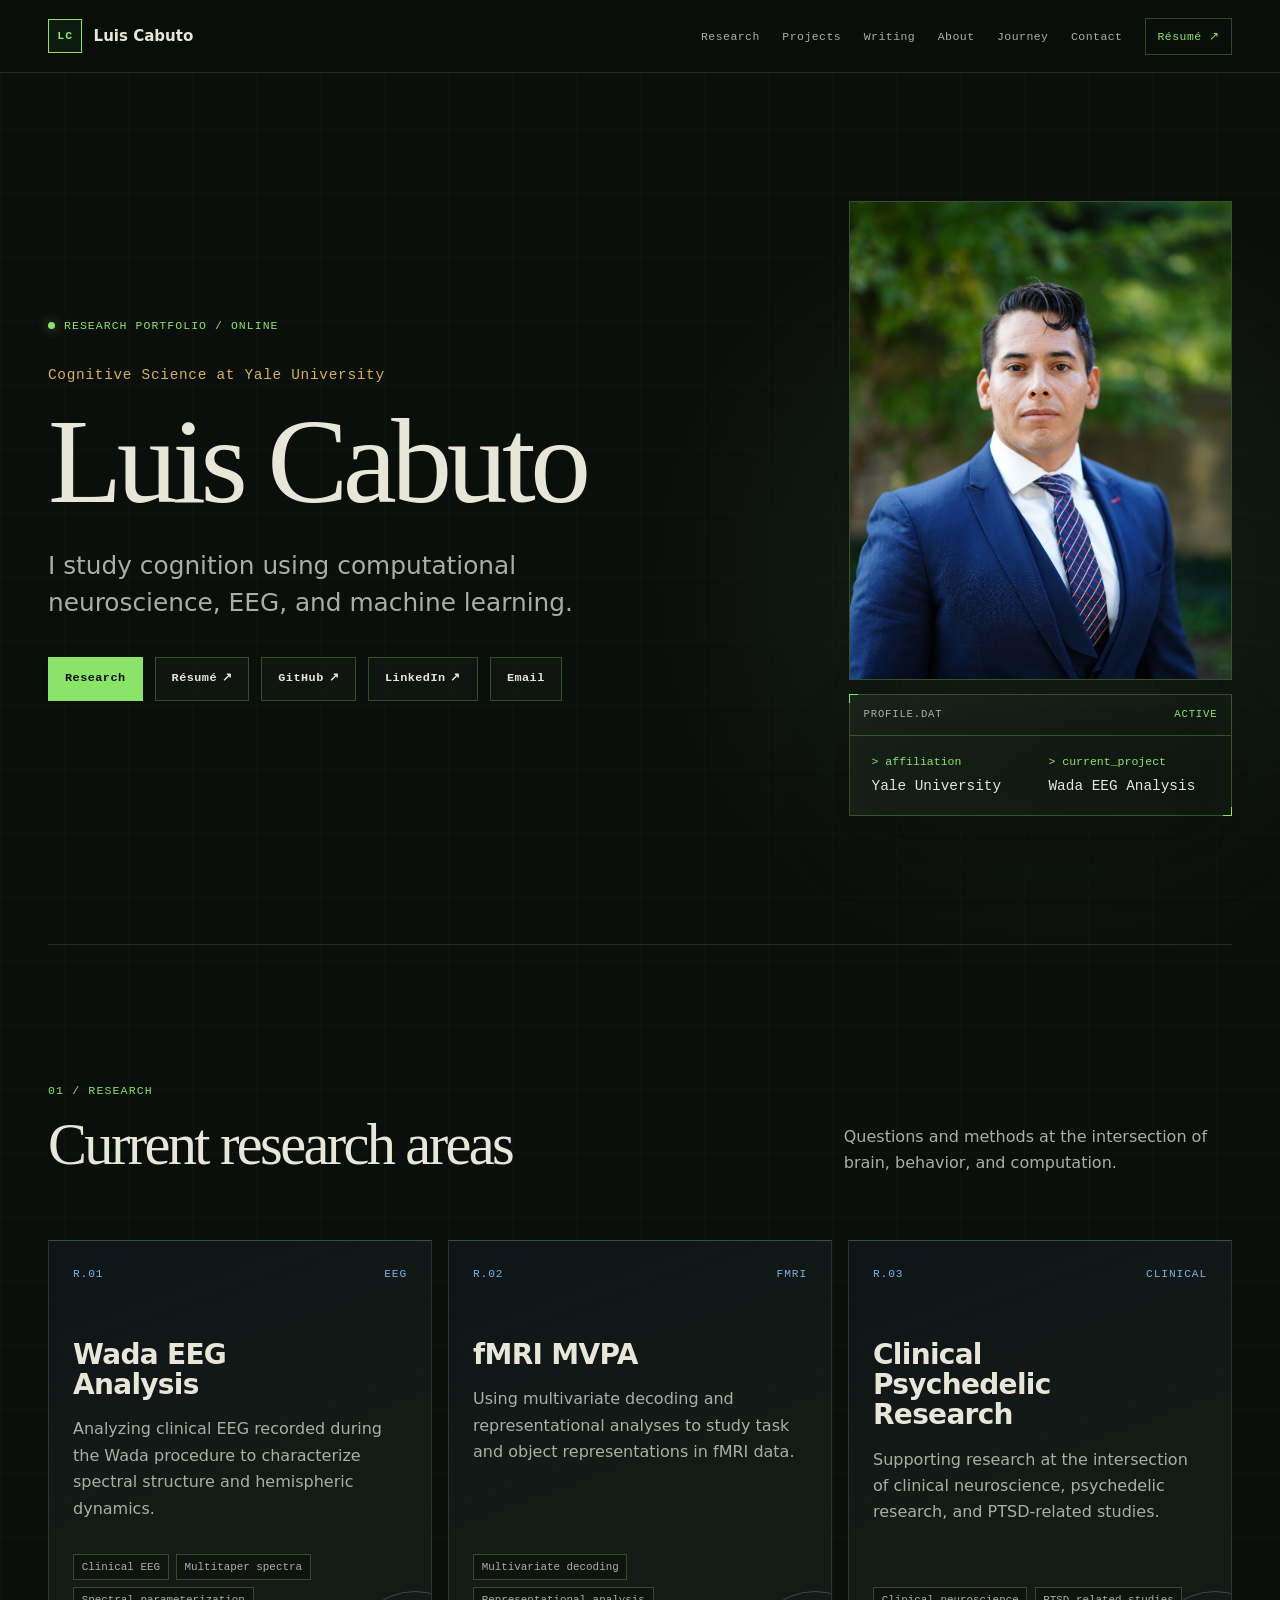
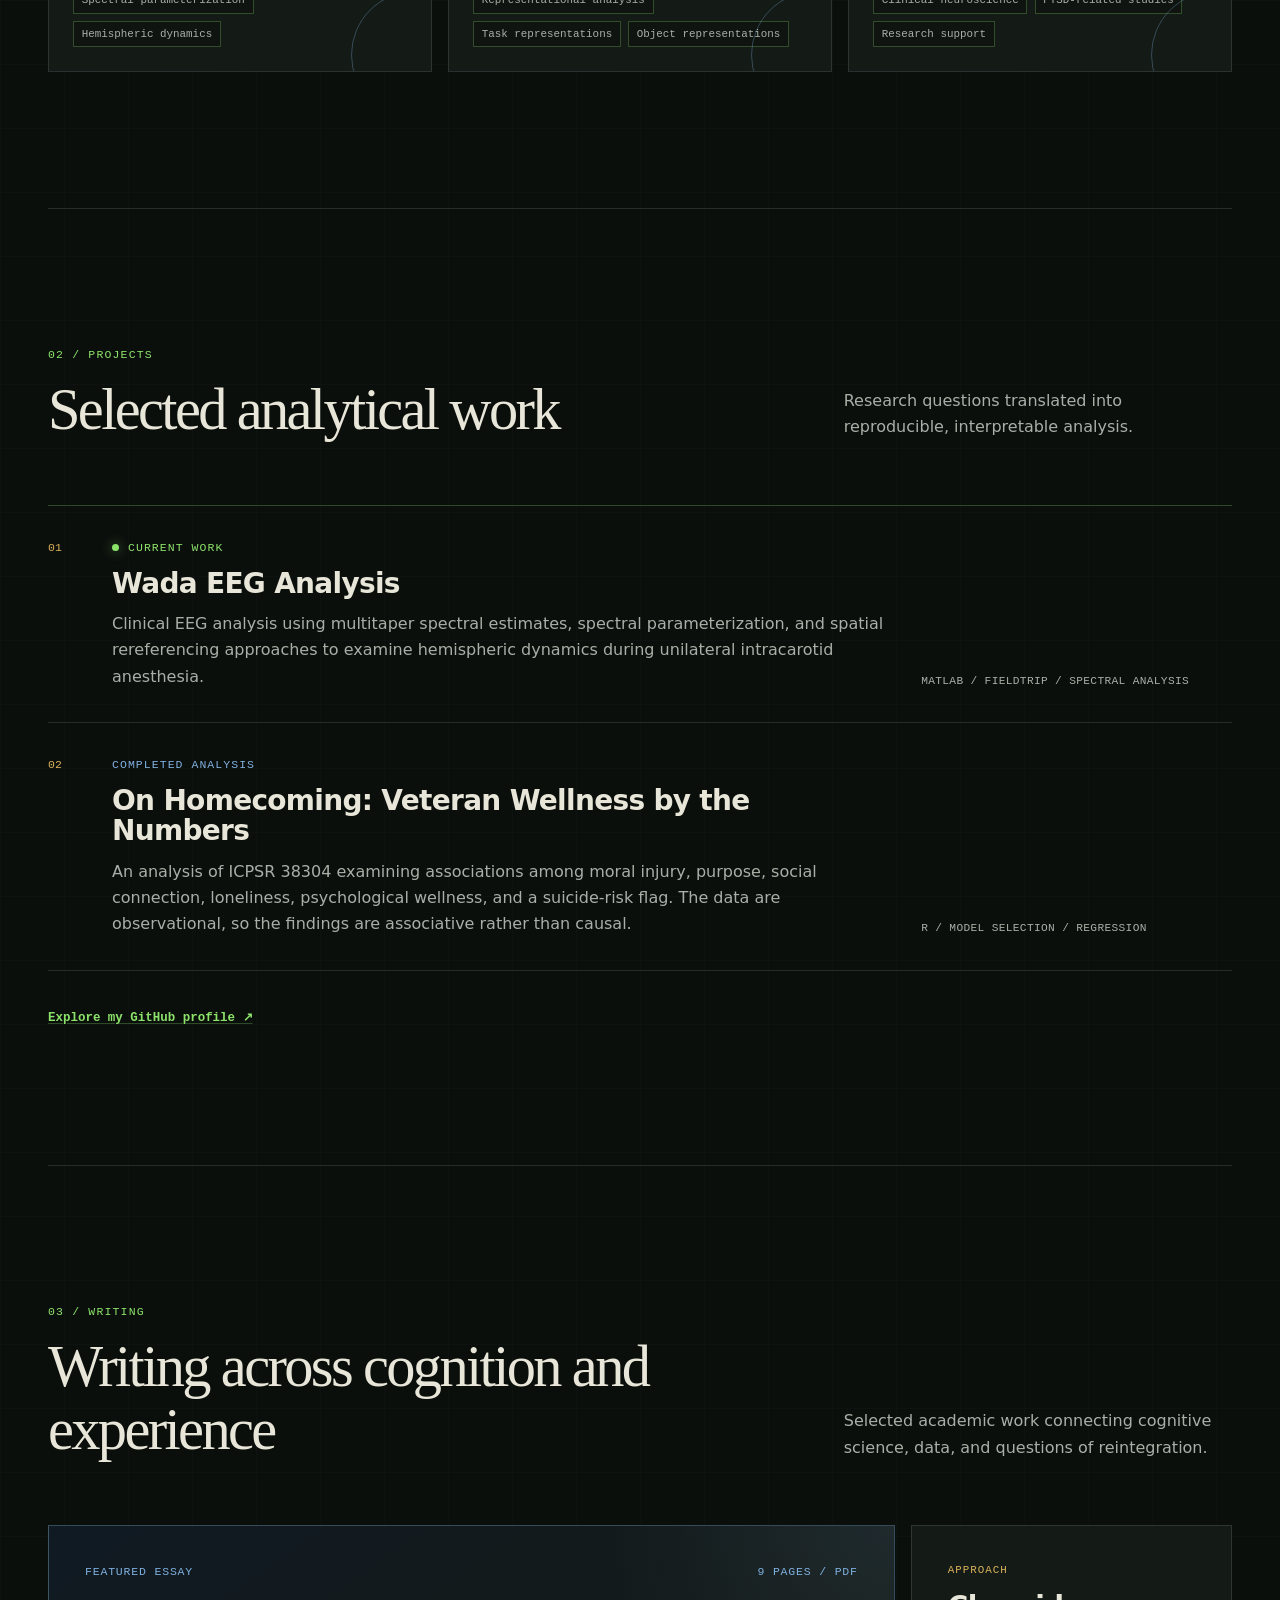
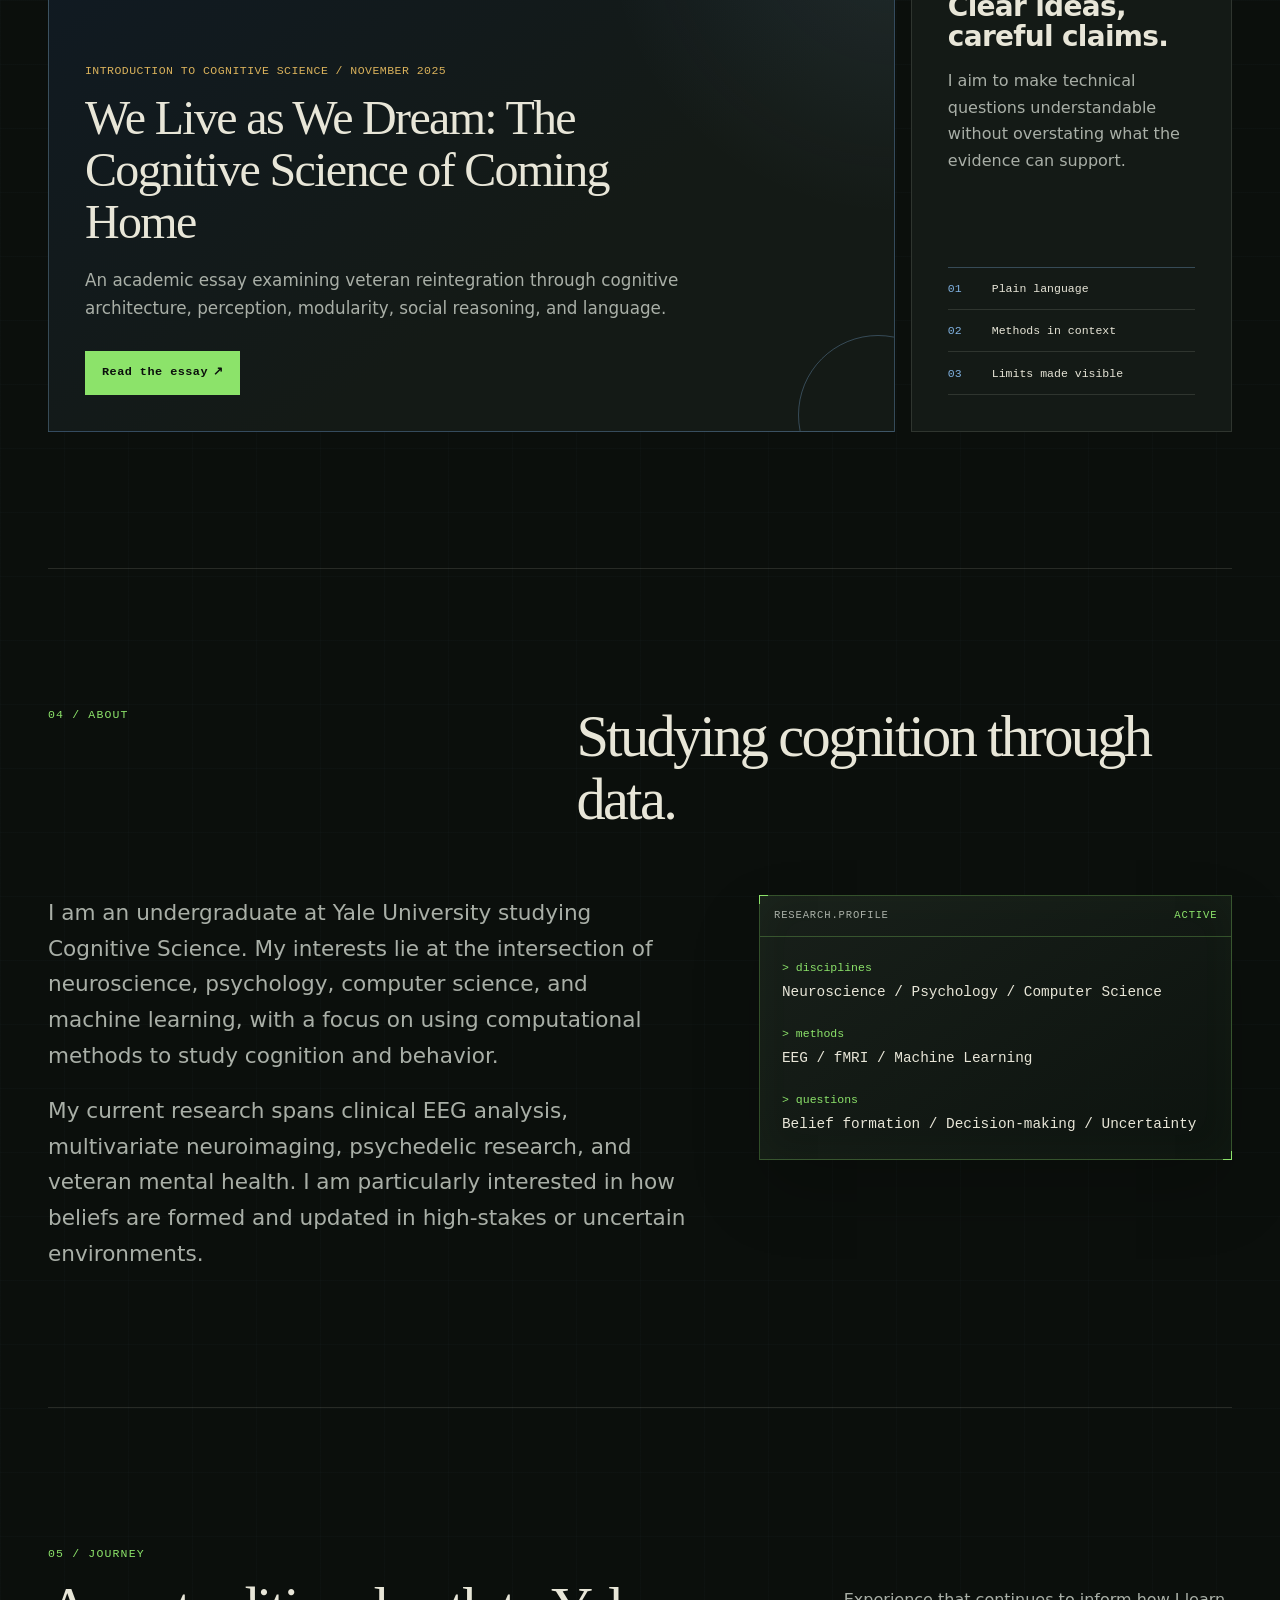
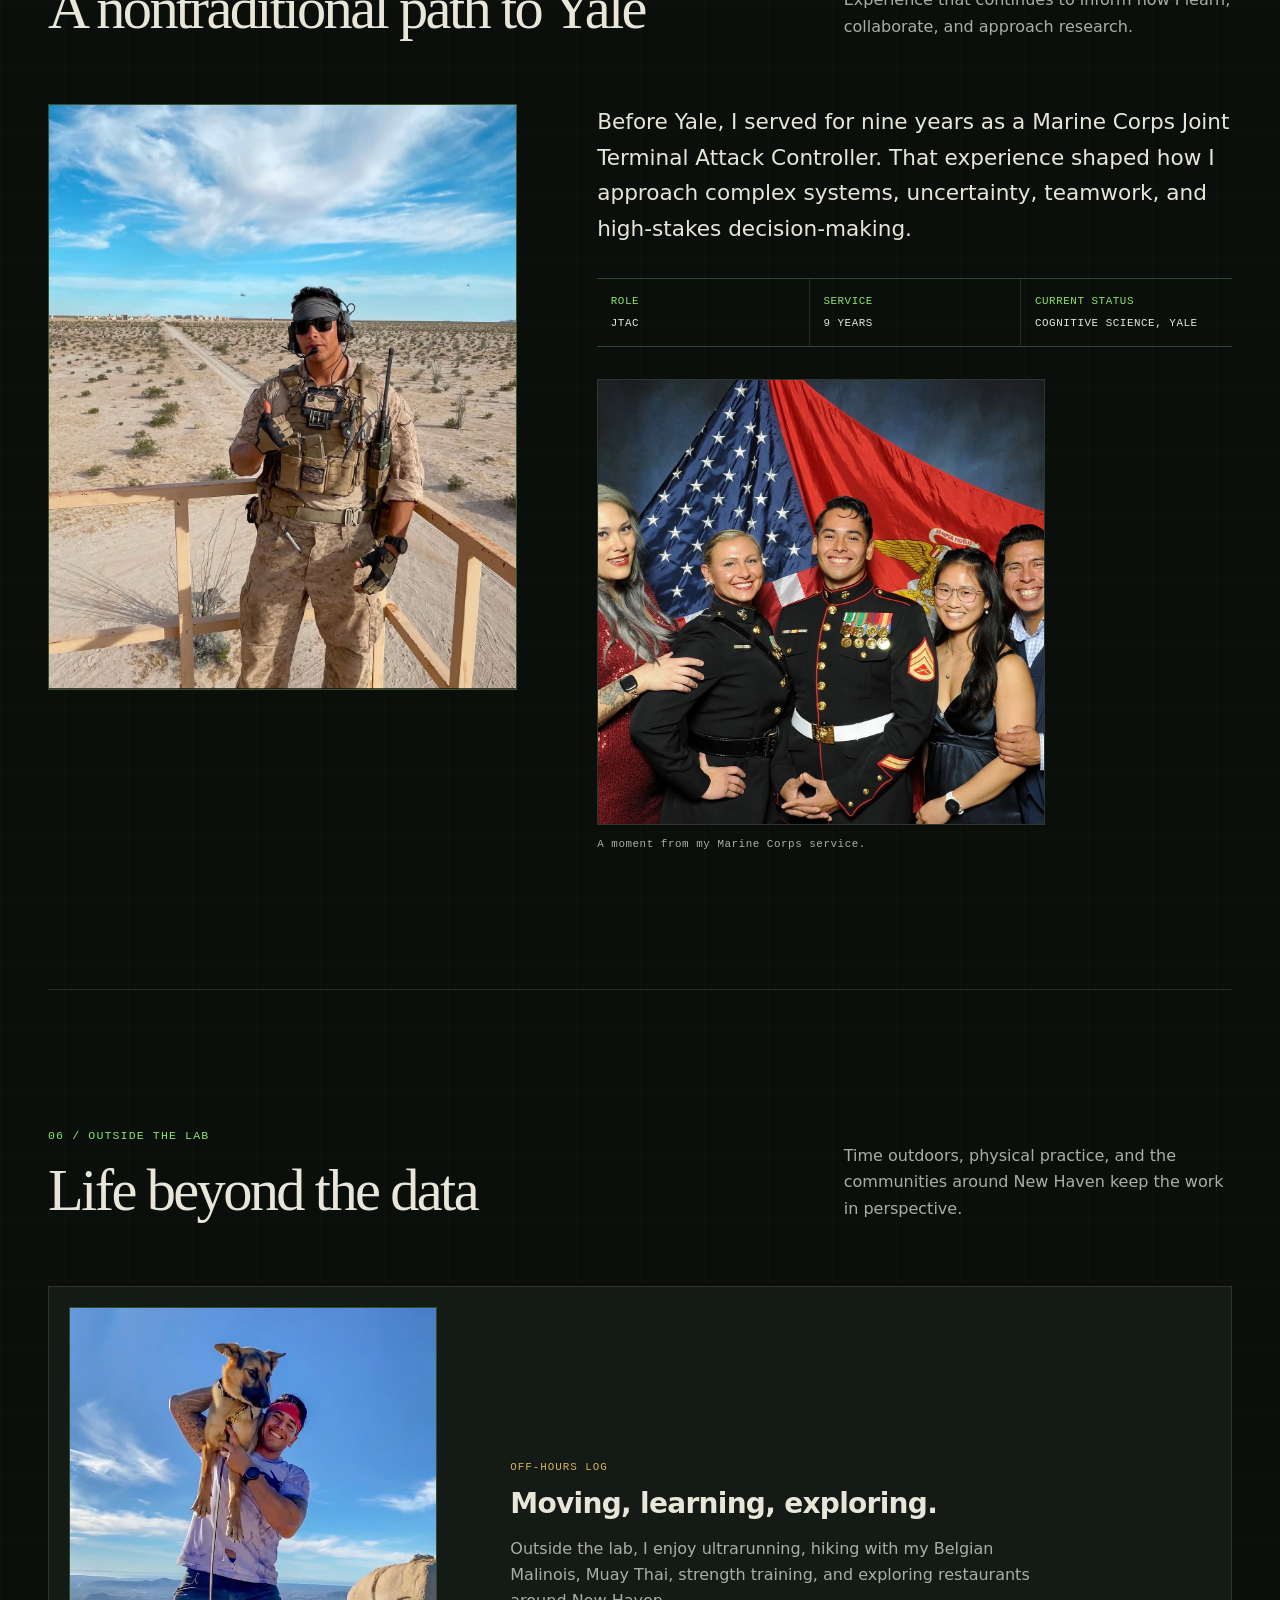
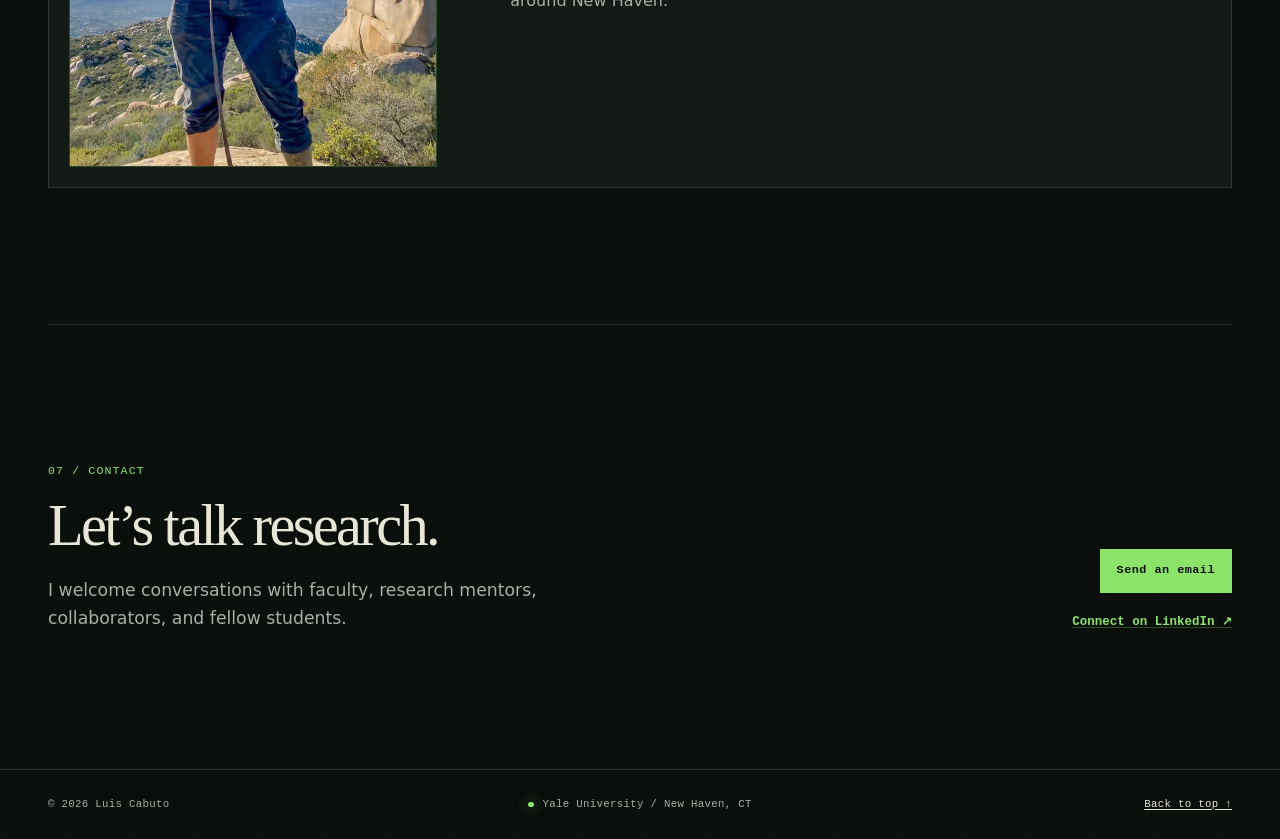
==== index.html @ cedf7d99 "Redesign academic portfolio" ====
<!doctype html>
<html lang="en">
<head>
  <meta charset="utf-8">
  <meta name="viewport" content="width=device-width, initial-scale=1">
  <title>Luis Cabuto | Cognitive Science at Yale</title>
  <meta name="description" content="Luis Cabuto is a Yale cognitive science student working across computational neuroscience, EEG, machine learning, and clinical research.">
  <meta name="author" content="Luis Cabuto">
  <meta name="robots" content="index, follow">
  <meta name="theme-color" content="#0b0f0c">

  <link rel="canonical" href="https://ldcabutogomez.github.io/">
  <link rel="icon" href="assets/favicon.svg" type="image/svg+xml">

  <meta property="og:title" content="Luis Cabuto | Cognitive Science at Yale">
  <meta property="og:description" content="Academic portfolio focused on computational neuroscience, EEG, machine learning, and cognitive science.">
  <meta property="og:type" content="website">
  <meta property="og:locale" content="en_US">
  <meta property="og:url" content="https://ldcabutogomez.github.io/">
  <meta property="og:site_name" content="Luis Cabuto">
  <meta property="og:image" content="https://ldcabutogomez.github.io/assets/images/1757725599518.jpg">
  <meta property="og:image:width" content="800">
  <meta property="og:image:height" content="800">
  <meta property="og:image:alt" content="Portrait of Luis Cabuto wearing a navy suit and tie outdoors.">
  <meta name="twitter:card" content="summary">
  <meta name="twitter:title" content="Luis Cabuto | Cognitive Science at Yale">
  <meta name="twitter:description" content="Academic portfolio focused on computational neuroscience, EEG, machine learning, and cognitive science.">

  <link rel="stylesheet" href="style.css">
  <script src="script.js" defer></script>
</head>

<body>
  <a class="skip-link" href="#main-content">Skip to main content</a>

  <header class="site-header">
    <nav class="nav shell" aria-label="Primary navigation">
      <a class="wordmark" href="#top" aria-label="Luis Cabuto, home">
        <span class="wordmark-mark" aria-hidden="true">LC</span>
        <span class="wordmark-text">Luis Cabuto</span>
      </a>

      <button class="nav-toggle" type="button" aria-expanded="false" aria-controls="nav-menu">
        <span class="nav-toggle-label">Menu</span>
        <span class="nav-toggle-icon" aria-hidden="true"></span>
      </button>

      <div class="nav-menu" id="nav-menu">
        <a href="#research">Research</a>
        <a href="#projects">Projects</a>
        <a href="#writing">Writing</a>
        <a href="#about">About</a>
        <a href="#journey">Journey</a>
        <a href="#contact">Contact</a>
        <a class="nav-resume" href="assets/Luis-Cabuto-Resume.pdf" target="_blank" rel="noopener">
          Résumé <span aria-hidden="true">↗</span><span class="sr-only"> (opens in a new tab)</span>
        </a>
      </div>
    </nav>
  </header>

  <main id="main-content">
    <section class="hero shell" id="top" aria-labelledby="hero-title">
      <div class="hero-copy">
        <p class="status-label"><span class="status-dot" aria-hidden="true"></span> Research portfolio / online</p>
        <p class="eyebrow">Cognitive Science at Yale University</p>
        <h1 id="hero-title">Luis Cabuto</h1>
        <p class="hero-lede">I study cognition using computational neuroscience, EEG, and machine learning.</p>

        <div class="hero-actions" aria-label="Profile links">
          <a class="button button-primary" href="#research">Research</a>
          <a class="button" href="assets/Luis-Cabuto-Resume.pdf" target="_blank" rel="noopener">
            Résumé <span aria-hidden="true">↗</span><span class="sr-only"> (opens in a new tab)</span>
          </a>
          <a class="button" href="https://github.com/ldcabutogomez" target="_blank" rel="noopener">
            GitHub <span aria-hidden="true">↗</span><span class="sr-only"> (opens in a new tab)</span>
          </a>
          <a class="button" href="https://www.linkedin.com/in/luis-cabuto/" target="_blank" rel="noopener">
            LinkedIn <span aria-hidden="true">↗</span><span class="sr-only"> (opens in a new tab)</span>
          </a>
          <a class="button" href="mailto:luis.cabutogomez@yale.edu">Email</a>
        </div>
      </div>

      <div class="hero-visual">
        <figure class="hero-portrait">
          <img
            src="assets/images/1757725599518.jpg"
            width="800"
            height="800"
            alt="Portrait of Luis Cabuto wearing a navy suit and tie outdoors."
            decoding="async"
            fetchpriority="high"
          >
        </figure>

        <aside class="terminal-card hero-terminal" aria-label="Current academic information">
          <div class="terminal-bar">
            <span>Profile.dat</span>
            <span class="terminal-state">Active</span>
          </div>
          <dl class="terminal-data terminal-data-compact">
            <div>
              <dt>&gt; affiliation</dt>
              <dd>Yale University</dd>
            </div>
            <div>
              <dt>&gt; current_project</dt>
              <dd>Wada EEG Analysis</dd>
            </div>
          </dl>
        </aside>
      </div>
    </section>

    <section class="section shell" id="research" aria-labelledby="research-title">
      <div class="section-heading section-heading-wide">
        <div>
          <p class="section-index">01 / Research</p>
          <h2 id="research-title">Current research areas</h2>
        </div>
        <p class="section-intro">Questions and methods at the intersection of brain, behavior, and computation.</p>
      </div>

      <div class="card-grid">
        <article class="research-card">
          <div class="card-meta">
            <span>R.01</span>
            <span>EEG</span>
          </div>
          <h3>Wada EEG Analysis</h3>
          <p>Analyzing clinical EEG recorded during the Wada procedure to characterize spectral structure and hemispheric dynamics.</p>
          <ul class="tag-list" aria-label="Methods">
            <li>Clinical EEG</li>
            <li>Multitaper spectra</li>
            <li>Spectral parameterization</li>
            <li>Hemispheric dynamics</li>
          </ul>
        </article>

        <article class="research-card">
          <div class="card-meta">
            <span>R.02</span>
            <span>fMRI</span>
          </div>
          <h3>fMRI MVPA</h3>
          <p>Using multivariate decoding and representational analyses to study task and object representations in fMRI data.</p>
          <ul class="tag-list" aria-label="Methods">
            <li>Multivariate decoding</li>
            <li>Representational analysis</li>
            <li>Task representations</li>
            <li>Object representations</li>
          </ul>
        </article>

        <article class="research-card">
          <div class="card-meta">
            <span>R.03</span>
            <span>Clinical</span>
          </div>
          <h3>Clinical Psychedelic Research</h3>
          <p>Supporting research at the intersection of clinical neuroscience, psychedelic research, and PTSD-related studies.</p>
          <ul class="tag-list" aria-label="Research areas">
            <li>Clinical neuroscience</li>
            <li>PTSD-related studies</li>
            <li>Research support</li>
          </ul>
        </article>
      </div>
    </section>

    <section class="section shell" id="projects" aria-labelledby="projects-title">
      <div class="section-heading section-heading-wide">
        <div>
          <p class="section-index">02 / Projects</p>
          <h2 id="projects-title">Selected analytical work</h2>
        </div>
        <p class="section-intro">Research questions translated into reproducible, interpretable analysis.</p>
      </div>

      <div class="project-list">
        <article class="project-card">
          <div class="project-number" aria-hidden="true">01</div>
          <div class="project-body">
            <p class="project-status"><span class="status-dot" aria-hidden="true"></span> Current work</p>
            <h3>Wada EEG Analysis</h3>
            <p>Clinical EEG analysis using multitaper spectral estimates, spectral parameterization, and spatial rereferencing approaches to examine hemispheric dynamics during unilateral intracarotid anesthesia.</p>
          </div>
          <p class="project-methods">MATLAB / FieldTrip / Spectral analysis</p>
        </article>

        <article class="project-card">
          <div class="project-number" aria-hidden="true">02</div>
          <div class="project-body">
            <p class="project-status project-status-complete">Completed analysis</p>
            <h3>On Homecoming: Veteran Wellness by the Numbers</h3>
            <p>An analysis of ICPSR 38304 examining associations among moral injury, purpose, social connection, loneliness, psychological wellness, and a suicide-risk flag. The data are observational, so the findings are associative rather than causal.</p>
          </div>
          <p class="project-methods">R / Model selection / Regression</p>
        </article>
      </div>

      <a class="text-link" href="https://github.com/ldcabutogomez" target="_blank" rel="noopener">
        Explore my GitHub profile <span aria-hidden="true">↗</span><span class="sr-only"> (opens in a new tab)</span>
      </a>
    </section>

    <section class="section shell" id="writing" aria-labelledby="writing-title">
      <div class="section-heading section-heading-wide">
        <div>
          <p class="section-index">03 / Writing</p>
          <h2 id="writing-title">Writing across cognition and experience</h2>
        </div>
        <p class="section-intro">Selected academic work connecting cognitive science, data, and questions of reintegration.</p>
      </div>

      <div class="writing-grid">
        <article class="writing-card writing-card-featured">
          <div class="writing-meta">
            <span>Featured essay</span>
            <span>9 pages / PDF</span>
          </div>
          <p class="writing-course">Introduction to Cognitive Science / November 2025</p>
          <h3><cite>We Live as We Dream: The Cognitive Science of Coming Home</cite></h3>
          <p>An academic essay examining veteran reintegration through cognitive architecture, perception, modularity, social reasoning, and language.</p>
          <a class="button button-primary" href="assets/writing/we-live-as-we-dream.pdf" target="_blank" rel="noopener">
            Read the essay <span aria-hidden="true">↗</span><span class="sr-only"> (PDF opens in a new tab)</span>
          </a>
        </article>

        <aside class="writing-note" aria-label="Writing approach">
          <p class="card-kicker">Approach</p>
          <h3>Clear ideas, careful claims.</h3>
          <p>I aim to make technical questions understandable without overstating what the evidence can support.</p>
          <dl class="writing-principles">
            <div><dt>01</dt><dd>Plain language</dd></div>
            <div><dt>02</dt><dd>Methods in context</dd></div>
            <div><dt>03</dt><dd>Limits made visible</dd></div>
          </dl>
        </aside>
      </div>
    </section>

    <section class="section shell" id="about" aria-labelledby="about-title">
      <div class="section-heading">
        <p class="section-index">04 / About</p>
        <h2 id="about-title">Studying cognition through data.</h2>
      </div>
      <div class="about-content">
        <div class="about-copy">
          <p>I am an undergraduate at Yale University studying Cognitive Science. My interests lie at the intersection of neuroscience, psychology, computer science, and machine learning, with a focus on using computational methods to study cognition and behavior.</p>
          <p>My current research spans clinical EEG analysis, multivariate neuroimaging, psychedelic research, and veteran mental health. I am particularly interested in how beliefs are formed and updated in high-stakes or uncertain environments.</p>
        </div>

        <aside class="terminal-card about-terminal" aria-label="Research profile">
          <div class="terminal-bar">
            <span>Research.profile</span>
            <span class="terminal-state">Active</span>
          </div>
          <dl class="terminal-data">
            <div>
              <dt>&gt; disciplines</dt>
              <dd>Neuroscience / Psychology / Computer Science</dd>
            </div>
            <div>
              <dt>&gt; methods</dt>
              <dd>EEG / fMRI / Machine Learning</dd>
            </div>
            <div>
              <dt>&gt; questions</dt>
              <dd>Belief formation / Decision-making / Uncertainty</dd>
            </div>
          </dl>
        </aside>
      </div>
    </section>

    <section class="section shell" id="journey" aria-labelledby="journey-title">
      <div class="section-heading section-heading-wide">
        <div>
          <p class="section-index">05 / Journey</p>
          <h2 id="journey-title">A nontraditional path to Yale</h2>
        </div>
        <p class="section-intro">Experience that continues to inform how I learn, collaborate, and approach research.</p>
      </div>

      <div class="journey-layout">
        <figure class="journey-field-photo">
          <img
            src="assets/images/IMG_2441.jpeg"
            width="1320"
            height="1647"
            alt="Luis Cabuto in field gear during his Marine Corps service."
            loading="lazy"
            decoding="async"
          >
        </figure>

        <div class="journey-story">
          <p class="journey-lede">Before Yale, I served for nine years as a Marine Corps Joint Terminal Attack Controller. That experience shaped how I approach complex systems, uncertainty, teamwork, and high-stakes decision-making.</p>

          <dl class="journey-meta" aria-label="Background summary">
            <div>
              <dt>Role</dt>
              <dd>JTAC</dd>
            </div>
            <div>
              <dt>Service</dt>
              <dd>9 years</dd>
            </div>
            <div>
              <dt>Current status</dt>
              <dd>Cognitive Science, Yale</dd>
            </div>
          </dl>

          <figure class="journey-group-photo">
            <img
              src="assets/images/IMG_2439.jpeg"
              width="1320"
              height="1313"
              alt="Luis Cabuto in Marine Corps dress blues standing with a group at an event."
              loading="lazy"
              decoding="async"
            >
            <figcaption>A moment from my Marine Corps service.</figcaption>
          </figure>
        </div>
      </div>
    </section>

    <section class="section shell" id="outside" aria-labelledby="outside-title">
      <div class="section-heading section-heading-wide">
        <div>
          <p class="section-index">06 / Outside the lab</p>
          <h2 id="outside-title">Life beyond the data</h2>
        </div>
        <p class="section-intro">Time outdoors, physical practice, and the communities around New Haven keep the work in perspective.</p>
      </div>

      <aside class="outside-lab" aria-label="Personal interests">
        <figure class="outside-lab-photo">
          <img
            src="assets/images/IMG_2440.jpeg"
            width="1320"
            height="1637"
            alt="Luis Cabuto smiling while holding his dog on a mountain hike."
            loading="lazy"
            decoding="async"
          >
        </figure>
        <div class="outside-lab-copy">
          <p class="card-kicker">Off-hours log</p>
          <h3>Moving, learning, exploring.</h3>
          <p>Outside the lab, I enjoy ultrarunning, hiking with my Belgian Malinois, Muay Thai, strength training, and exploring restaurants around New Haven.</p>
        </div>
      </aside>
    </section>

    <section class="section contact shell" id="contact" aria-labelledby="contact-title">
      <div>
        <p class="section-index">07 / Contact</p>
        <h2 id="contact-title">Let’s talk research.</h2>
        <p>I welcome conversations with faculty, research mentors, collaborators, and fellow students.</p>
      </div>
      <div class="contact-actions">
        <a class="button button-primary" href="mailto:luis.cabutogomez@yale.edu">Send an email</a>
        <a class="text-link" href="https://www.linkedin.com/in/luis-cabuto/" target="_blank" rel="noopener">
          Connect on LinkedIn <span aria-hidden="true">↗</span><span class="sr-only"> (opens in a new tab)</span>
        </a>
      </div>
    </section>
  </main>

  <footer class="site-footer">
    <div class="shell footer-inner">
      <p>© 2026 Luis Cabuto</p>
      <p class="footer-status"><span class="status-dot" aria-hidden="true"></span> Yale University / New Haven, CT</p>
      <a href="#top">Back to top <span aria-hidden="true">↑</span></a>
    </div>
  </footer>
</body>
</html>
---- style.css ----
:root {
  --bg: #0b0f0c;
  --surface: #141a16;
  --surface-raised: #19211b;
  --text: #e8e6d8;
  --muted: #a9afa7;
  --green: #8ce36a;
  --green-dark: #0d1a0e;
  --amber: #d9b15b;
  --blue: #7fb0df;
  --blue-dark: #101a23;
  --border: rgba(140, 227, 106, 0.28);
  --border-blue: rgba(127, 176, 223, 0.32);
  --border-subtle: rgba(232, 230, 216, 0.13);
  --sans: Inter, ui-sans-serif, system-ui, -apple-system, BlinkMacSystemFont, "Segoe UI", sans-serif;
  --serif: Georgia, "Times New Roman", Times, serif;
  --mono: "SFMono-Regular", Consolas, "Liberation Mono", Menlo, monospace;
  --shell: 74rem;
  --header-height: 4.5rem;
}

*,
*::before,
*::after {
  box-sizing: border-box;
}

html {
  scroll-behavior: smooth;
  scroll-padding-top: calc(var(--header-height) + 1rem);
}

body {
  min-width: 20rem;
  margin: 0;
  color: var(--text);
  background:
    linear-gradient(rgba(127, 176, 223, 0.018) 1px, transparent 1px),
    linear-gradient(90deg, rgba(127, 176, 223, 0.018) 1px, transparent 1px),
    radial-gradient(circle at 82% 8%, rgba(140, 227, 106, 0.07), transparent 25rem),
    var(--bg);
  background-size: 4rem 4rem, 4rem 4rem, auto, auto;
  font-family: var(--sans);
  font-size: 1rem;
  line-height: 1.65;
  -webkit-font-smoothing: antialiased;
}

img {
  display: block;
  max-width: 100%;
}

figure {
  margin: 0;
}

a {
  color: inherit;
  text-decoration-thickness: 0.08em;
  text-underline-offset: 0.2em;
}

a:hover {
  color: var(--green);
}

button,
a {
  -webkit-tap-highlight-color: transparent;
}

:focus-visible {
  outline: 0.19rem solid var(--amber);
  outline-offset: 0.25rem;
}

::selection {
  color: var(--bg);
  background: var(--green);
}

.shell {
  width: min(calc(100% - 2rem), var(--shell));
  margin-inline: auto;
}

.sr-only {
  position: absolute;
  width: 1px;
  height: 1px;
  padding: 0;
  margin: -1px;
  overflow: hidden;
  clip: rect(0, 0, 0, 0);
  white-space: nowrap;
  border: 0;
}

.skip-link {
  position: fixed;
  z-index: 1000;
  top: 0.75rem;
  left: 0.75rem;
  padding: 0.65rem 0.85rem;
  color: var(--bg);
  background: var(--amber);
  font-family: var(--mono);
  font-size: 0.8rem;
  font-weight: 700;
  transform: translateY(-200%);
}

.skip-link:focus {
  color: var(--bg);
  transform: translateY(0);
}

.site-header {
  position: sticky;
  z-index: 50;
  top: 0;
  border-bottom: 1px solid var(--border-subtle);
  background: rgba(11, 15, 12, 0.9);
  backdrop-filter: blur(0.8rem);
}

.nav {
  position: relative;
  display: flex;
  min-height: var(--header-height);
  align-items: center;
  justify-content: space-between;
  gap: 1rem;
}

.wordmark {
  display: inline-flex;
  align-items: center;
  gap: 0.7rem;
  font-weight: 650;
  text-decoration: none;
}

.wordmark:hover {
  color: var(--text);
}

.wordmark-mark {
  display: grid;
  width: 2.15rem;
  height: 2.15rem;
  place-items: center;
  border: 1px solid var(--green);
  color: var(--green);
  background: var(--green-dark);
  font-family: var(--mono);
  font-size: 0.72rem;
  font-weight: 700;
  letter-spacing: 0.08em;
}

.wordmark-text {
  font-size: 0.94rem;
}

.nav-toggle {
  display: inline-flex;
  min-height: 2.75rem;
  align-items: center;
  gap: 0.65rem;
  padding: 0 0.8rem;
  border: 1px solid var(--border);
  color: var(--text);
  background: transparent;
  font: 0.72rem/1 var(--mono);
  letter-spacing: 0.08em;
  text-transform: uppercase;
  cursor: pointer;
}

.nav-toggle-icon,
.nav-toggle-icon::before,
.nav-toggle-icon::after {
  display: block;
  width: 1rem;
  height: 1px;
  background: var(--green);
  transition: transform 160ms ease, opacity 160ms ease;
}

.nav-toggle-icon {
  position: relative;
}

.nav-toggle-icon::before,
.nav-toggle-icon::after {
  position: absolute;
  left: 0;
  content: "";
}

.nav-toggle-icon::before {
  top: -0.3rem;
}

.nav-toggle-icon::after {
  top: 0.3rem;
}

.nav-toggle[aria-expanded="true"] .nav-toggle-icon {
  background: transparent;
}

.nav-toggle[aria-expanded="true"] .nav-toggle-icon::before {
  top: 0;
  transform: rotate(45deg);
}

.nav-toggle[aria-expanded="true"] .nav-toggle-icon::after {
  top: 0;
  transform: rotate(-45deg);
}

.nav-menu {
  position: absolute;
  top: calc(100% + 1px);
  right: 0;
  left: 0;
  display: none;
  padding: 0.55rem 1rem 1rem;
  border-bottom: 1px solid var(--border);
  background: var(--surface);
  box-shadow: 0 1rem 2rem rgba(0, 0, 0, 0.3);
}

.nav-menu.is-open {
  display: grid;
}

.nav-menu a {
  padding: 0.7rem 0;
  border-bottom: 1px solid var(--border-subtle);
  color: var(--muted);
  font-family: var(--mono);
  font-size: 0.78rem;
  letter-spacing: 0.04em;
  text-decoration: none;
}

.nav-menu a:hover {
  color: var(--green);
}

.nav-menu .nav-resume {
  border-bottom: 0;
  color: var(--green);
}

.hero {
  display: grid;
  min-height: calc(100svh - var(--header-height));
  align-content: center;
  gap: 3rem;
  padding-block: clamp(4.5rem, 12vw, 8rem);
}

.hero-copy {
  max-width: 47rem;
}

.hero-visual {
  display: grid;
  width: 100%;
  max-width: 31rem;
  justify-self: center;
  gap: 0.9rem;
}

.hero-portrait {
  position: relative;
  aspect-ratio: 1;
  overflow: hidden;
  border: 1px solid var(--border);
  background: var(--surface);
}

.hero-portrait img {
  width: 100%;
  height: 100%;
  object-fit: cover;
  object-position: 50% 42%;
}

.status-label,
.project-status,
.footer-status {
  display: flex;
  align-items: center;
  gap: 0.55rem;
  margin: 0;
  color: var(--green);
  font-family: var(--mono);
  font-size: 0.72rem;
  letter-spacing: 0.09em;
  text-transform: uppercase;
}

.status-dot {
  display: inline-block;
  width: 0.45rem;
  height: 0.45rem;
  flex: 0 0 auto;
  border-radius: 50%;
  background: var(--green);
  box-shadow: 0 0 0.7rem rgba(140, 227, 106, 0.55);
}

.eyebrow {
  margin: 1.8rem 0 0.5rem;
  color: var(--amber);
  font-family: var(--mono);
  font-size: clamp(0.78rem, 2vw, 0.9rem);
  letter-spacing: 0.05em;
}

h1,
h2,
h3,
p {
  overflow-wrap: break-word;
}

h1,
h2,
h3 {
  margin-top: 0;
  font-weight: 650;
  line-height: 1.08;
}

h1,
h2 {
  font-family: var(--serif);
  font-weight: 500;
  letter-spacing: -0.045em;
}

h3 {
  letter-spacing: -0.025em;
}

h1 {
  max-width: 9ch;
  margin-bottom: 1.25rem;
  font-size: clamp(3.4rem, 13vw, 7.6rem);
}

h2 {
  margin-bottom: 0;
  font-size: clamp(2rem, 6vw, 3.65rem);
}

h3 {
  font-size: clamp(1.35rem, 3vw, 1.75rem);
}

.hero-lede {
  max-width: 39rem;
  margin: 0;
  color: var(--muted);
  font-size: clamp(1.15rem, 3vw, 1.55rem);
  line-height: 1.5;
}

.hero-actions {
  display: flex;
  flex-wrap: wrap;
  gap: 0.65rem;
  margin-top: 2.2rem;
}

.button {
  display: inline-flex;
  min-height: 2.75rem;
  align-items: center;
  justify-content: center;
  gap: 0.3rem;
  padding: 0.62rem 0.85rem;
  border: 1px solid var(--border);
  color: var(--text);
  background: rgba(20, 26, 22, 0.65);
  font-family: var(--mono);
  font-size: 0.74rem;
  font-weight: 600;
  letter-spacing: 0.04em;
  text-decoration: none;
  transition: border-color 160ms ease, color 160ms ease, background-color 160ms ease, transform 160ms ease;
}

.button:hover {
  border-color: var(--green);
  color: var(--green);
  background: var(--surface-raised);
  transform: translateY(-2px);
}

.button-primary {
  border-color: var(--green);
  color: var(--bg);
  background: var(--green);
}

.button-primary:hover {
  color: var(--bg);
  background: #a3ef86;
}

.terminal-card {
  position: relative;
  width: 100%;
  max-width: 31rem;
  border: 1px solid var(--border);
  background: linear-gradient(145deg, rgba(25, 33, 27, 0.92), rgba(13, 20, 15, 0.9));
  box-shadow: inset 0 0 2.5rem rgba(140, 227, 106, 0.035), 0 2rem 4rem rgba(0, 0, 0, 0.18);
  font-family: var(--mono);
}

.hero-terminal {
  max-width: none;
}

.terminal-card::before,
.terminal-card::after {
  position: absolute;
  width: 0.55rem;
  height: 0.55rem;
  content: "";
}

.terminal-card::before {
  top: -1px;
  left: -1px;
  border-top: 1px solid var(--green);
  border-left: 1px solid var(--green);
}

.terminal-card::after {
  right: -1px;
  bottom: -1px;
  border-right: 1px solid var(--green);
  border-bottom: 1px solid var(--green);
}

.terminal-bar {
  display: flex;
  align-items: center;
  justify-content: space-between;
  padding: 0.7rem 0.85rem;
  border-bottom: 1px solid var(--border);
  color: var(--muted);
  font-size: 0.66rem;
  letter-spacing: 0.08em;
  text-transform: uppercase;
}

.terminal-state {
  color: var(--green);
}

.terminal-data {
  display: grid;
  gap: 1.2rem;
  margin: 0;
  padding: 1.35rem;
}

.terminal-data div {
  display: grid;
  gap: 0.25rem;
}

.terminal-data dt {
  color: var(--green);
  font-size: 0.72rem;
}

.terminal-data dd {
  margin: 0;
  color: var(--text);
  font-size: 0.9rem;
}

.terminal-data-compact {
  gap: 1rem;
  padding-block: 1rem;
}

.section {
  padding-block: clamp(5rem, 11vw, 8.5rem);
  border-top: 1px solid var(--border-subtle);
}

.section-heading {
  display: grid;
  gap: 1.2rem;
  margin-bottom: clamp(2.5rem, 6vw, 4rem);
}

.section-index {
  margin: 0 0 0.85rem;
  color: var(--green);
  font-family: var(--mono);
  font-size: 0.72rem;
  letter-spacing: 0.1em;
  text-transform: uppercase;
}

.section-intro {
  max-width: 29rem;
  margin: 0;
  color: var(--muted);
}

.about-copy {
  max-width: 48rem;
}

.about-content {
  display: grid;
  gap: clamp(2.5rem, 7vw, 4.5rem);
  align-items: start;
}

.about-copy p {
  margin: 0;
  color: var(--muted);
  font-size: clamp(1.08rem, 2.6vw, 1.35rem);
}

.about-copy p + p {
  margin-top: 1.25rem;
}

.about-terminal {
  max-width: none;
}

.outside-lab {
  display: grid;
  gap: 1.5rem;
  align-items: center;
  padding: 1rem;
  border: 1px solid var(--border-subtle);
  background: var(--surface);
}

.outside-lab-photo {
  width: 100%;
  max-width: 23rem;
  aspect-ratio: 4 / 5;
  overflow: hidden;
  border: 1px solid var(--border);
  background: var(--bg);
}

.outside-lab-photo img {
  width: 100%;
  height: 100%;
  object-fit: cover;
  object-position: 50% 50%;
}

.card-kicker {
  margin: 0 0 0.75rem;
  color: var(--amber);
  font-family: var(--mono);
  font-size: 0.68rem;
  letter-spacing: 0.09em;
  text-transform: uppercase;
}

.outside-lab-copy h3 {
  margin-bottom: 1rem;
}

.outside-lab-copy > p:last-child {
  max-width: 34rem;
  margin: 0;
  color: var(--muted);
}

.card-grid {
  display: grid;
  gap: 1rem;
}

.research-card {
  position: relative;
  display: flex;
  min-height: 25rem;
  flex-direction: column;
  padding: 1.35rem;
  overflow: hidden;
  border: 1px solid var(--border-subtle);
  border-top-color: var(--border-blue);
  background: linear-gradient(160deg, rgba(16, 26, 35, 0.52), var(--surface) 52%);
  transition: border-color 160ms ease, transform 160ms ease;
}

.research-card::after {
  position: absolute;
  right: -3rem;
  bottom: -3rem;
  width: 8rem;
  height: 8rem;
  border: 1px solid var(--border-blue);
  border-radius: 50%;
  content: "";
}

.research-card:hover {
  border-color: var(--border-blue);
  transform: translateY(-3px);
}

.card-meta {
  display: flex;
  justify-content: space-between;
  margin-bottom: 3.5rem;
  color: var(--blue);
  font-family: var(--mono);
  font-size: 0.7rem;
  letter-spacing: 0.08em;
  text-transform: uppercase;
}

.research-card h3 {
  max-width: 14ch;
  margin-bottom: 1rem;
}

.research-card > p {
  margin: 0 0 2rem;
  color: var(--muted);
}

.tag-list {
  display: flex;
  flex-wrap: wrap;
  gap: 0.45rem;
  padding: 0;
  margin: auto 0 0;
  list-style: none;
}

.tag-list li {
  padding: 0.3rem 0.48rem;
  border: 1px solid var(--border);
  color: var(--muted);
  background: rgba(11, 15, 12, 0.45);
  font-family: var(--mono);
  font-size: 0.68rem;
  line-height: 1.35;
}

.project-list {
  margin-bottom: 2rem;
  border-top: 1px solid var(--border);
}

.project-card {
  display: grid;
  gap: 1.25rem;
  padding-block: 2rem;
  border-bottom: 1px solid var(--border-subtle);
}

.project-number {
  color: var(--amber);
  font-family: var(--mono);
  font-size: 0.72rem;
}

.project-body h3 {
  margin: 0.75rem 0;
}

.project-body > p:not(.project-status),
.project-methods {
  margin: 0;
  color: var(--muted);
}

.project-methods {
  align-self: end;
  font-family: var(--mono);
  font-size: 0.7rem;
  letter-spacing: 0.03em;
  text-transform: uppercase;
}

.text-link {
  display: inline-block;
  color: var(--green);
  font-family: var(--mono);
  font-size: 0.78rem;
  font-weight: 600;
  text-decoration-color: var(--border);
}

.text-link:hover {
  text-decoration-color: var(--green);
}

.project-status-complete {
  color: var(--blue);
}

.writing-grid {
  display: grid;
  gap: 1rem;
}

.writing-card,
.writing-note {
  padding: clamp(1.35rem, 4vw, 2.25rem);
  border: 1px solid var(--border-subtle);
  background: var(--surface);
}

.writing-card-featured {
  position: relative;
  overflow: hidden;
  border-color: var(--border-blue);
  background:
    radial-gradient(circle at 100% 0, rgba(127, 176, 223, 0.11), transparent 18rem),
    linear-gradient(145deg, var(--blue-dark), var(--surface) 62%);
}

.writing-card-featured::after {
  position: absolute;
  right: -4rem;
  bottom: -4rem;
  width: 10rem;
  height: 10rem;
  border: 1px solid var(--border-blue);
  border-radius: 50%;
  content: "";
  pointer-events: none;
}

.writing-meta {
  display: flex;
  flex-wrap: wrap;
  justify-content: space-between;
  gap: 0.5rem 1rem;
  margin-bottom: clamp(2.5rem, 7vw, 5rem);
  color: var(--blue);
  font-family: var(--mono);
  font-size: 0.72rem;
  letter-spacing: 0.07em;
  text-transform: uppercase;
}

.writing-course {
  margin: 0 0 0.75rem;
  color: var(--amber);
  font-family: var(--mono);
  font-size: 0.72rem;
  letter-spacing: 0.04em;
  text-transform: uppercase;
}

.writing-card h3 {
  position: relative;
  z-index: 1;
  max-width: 23ch;
  margin-bottom: 1.25rem;
  font-family: var(--serif);
  font-size: clamp(1.8rem, 4.5vw, 3rem);
  font-weight: 500;
  letter-spacing: -0.035em;
}

.writing-card h3 cite {
  font-style: normal;
}

.writing-card > p:not(.writing-course) {
  position: relative;
  z-index: 1;
  max-width: 42rem;
  margin: 0 0 1.75rem;
  color: var(--muted);
  font-size: 1.05rem;
}

.writing-card .button {
  position: relative;
  z-index: 1;
}

.writing-note {
  display: flex;
  flex-direction: column;
  justify-content: space-between;
}

.writing-note h3 {
  margin-bottom: 1rem;
}

.writing-note > p:not(.card-kicker) {
  margin: 0 0 2rem;
  color: var(--muted);
}

.writing-principles {
  margin: auto 0 0;
  border-top: 1px solid var(--border-blue);
}

.writing-principles div {
  display: grid;
  grid-template-columns: 2rem 1fr;
  gap: 0.75rem;
  padding-block: 0.7rem;
  border-bottom: 1px solid var(--border-subtle);
  font-family: var(--mono);
  font-size: 0.72rem;
}

.writing-principles dt {
  color: var(--blue);
}

.writing-principles dd {
  margin: 0;
  color: var(--text);
}

.journey-layout {
  display: grid;
  gap: clamp(2.5rem, 7vw, 5rem);
  align-items: start;
}

.journey-field-photo {
  width: 100%;
  max-width: 31rem;
  aspect-ratio: 4 / 5;
  overflow: hidden;
  border: 1px solid var(--border);
  background: var(--surface);
}

.journey-field-photo img {
  width: 100%;
  height: 100%;
  object-fit: cover;
  object-position: 50% 50%;
}

.journey-story {
  display: grid;
  gap: 2rem;
}

.journey-lede {
  max-width: 40rem;
  margin: 0;
  color: var(--text);
  font-size: clamp(1.08rem, 2.6vw, 1.35rem);
}

.journey-meta {
  display: grid;
  margin: 0;
  border-top: 1px solid var(--border);
  border-bottom: 1px solid var(--border);
}

.journey-meta div {
  display: grid;
  gap: 0.25rem;
  padding: 0.85rem 0;
}

.journey-meta div + div {
  border-top: 1px solid var(--border-subtle);
}

.journey-meta dt,
.journey-meta dd,
.journey-group-photo figcaption {
  font-family: var(--mono);
  font-size: 0.68rem;
  letter-spacing: 0.05em;
}

.journey-meta dt {
  color: var(--green);
  text-transform: uppercase;
}

.journey-meta dd {
  margin: 0;
  color: var(--text);
  text-transform: uppercase;
}

.journey-group-photo {
  width: min(100%, 28rem);
}

.journey-group-photo img {
  width: 100%;
  height: auto;
  border: 1px solid var(--border-subtle);
  background: var(--surface);
}

.journey-group-photo figcaption {
  padding-top: 0.65rem;
  color: var(--muted);
}

.contact {
  display: grid;
  gap: 2.5rem;
}

.contact h2 {
  margin-bottom: 1.2rem;
}

.contact p:not(.section-index) {
  max-width: 38rem;
  margin: 0;
  color: var(--muted);
  font-size: 1.08rem;
}

.contact-actions {
  display: flex;
  align-items: flex-start;
  flex-direction: column;
  gap: 1.2rem;
}

.site-footer {
  border-top: 1px solid var(--border-subtle);
  color: var(--muted);
  font-family: var(--mono);
  font-size: 0.67rem;
  letter-spacing: 0.03em;
}

.footer-inner {
  display: grid;
  gap: 0.85rem;
  padding-block: 1.6rem;
}

.footer-inner p {
  margin: 0;
}

.footer-inner a {
  justify-self: start;
  color: var(--text);
}

.footer-status {
  color: var(--muted);
  font-size: inherit;
  letter-spacing: inherit;
  text-transform: none;
}

.footer-status .status-dot {
  width: 0.35rem;
  height: 0.35rem;
}

@media (min-width: 42rem) {
  .shell {
    width: min(calc(100% - 3.5rem), var(--shell));
  }

  .hero-actions {
    gap: 0.75rem;
  }

  .button {
    padding-inline: 1rem;
  }

  .terminal-data-compact {
    grid-template-columns: repeat(2, minmax(0, 1fr));
  }

  .outside-lab {
    grid-template-columns: minmax(14rem, 0.7fr) minmax(0, 1.3fr);
    gap: clamp(2rem, 6vw, 4rem);
    padding: 1.25rem;
  }

  .writing-card,
  .writing-note {
    min-height: 24rem;
  }

  .journey-meta {
    grid-template-columns: repeat(3, minmax(0, 1fr));
  }

  .journey-meta div {
    padding: 0.85rem;
  }

  .journey-meta div + div {
    border-top: 0;
    border-left: 1px solid var(--border-subtle);
  }

  .section-heading-wide {
    grid-template-columns: minmax(0, 1fr) minmax(16rem, 0.5fr);
    align-items: end;
  }

  .project-card {
    grid-template-columns: 2rem minmax(0, 1fr);
    gap: 1.5rem;
  }

  .project-methods {
    grid-column: 2;
  }

  .footer-inner {
    grid-template-columns: 1fr auto;
    align-items: center;
  }

  .footer-status {
    grid-column: 1;
    grid-row: 2;
  }

  .footer-inner a {
    grid-column: 2;
    grid-row: 1 / span 2;
  }
}

@media (min-width: 52rem) {
  .hero {
    grid-template-columns: minmax(0, 1.3fr) minmax(18rem, 0.7fr);
    align-items: center;
    gap: clamp(3rem, 7vw, 7rem);
  }

  .hero-portrait {
    aspect-ratio: 4 / 5;
  }

  .section-heading:not(.section-heading-wide) {
    grid-template-columns: minmax(15rem, 0.65fr) minmax(0, 1fr);
    gap: clamp(3rem, 8vw, 7rem);
  }

  .about-content {
    grid-template-columns: minmax(0, 1.15fr) minmax(18rem, 0.85fr);
  }

  .writing-grid {
    grid-template-columns: minmax(0, 1.45fr) minmax(18rem, 0.55fr);
  }

  .journey-layout {
    grid-template-columns: minmax(18rem, 0.85fr) minmax(0, 1.15fr);
  }

  .card-grid {
    grid-template-columns: repeat(3, minmax(0, 1fr));
  }

  .research-card {
    padding: 1.5rem;
  }

  .project-card {
    grid-template-columns: 2rem minmax(0, 1fr) minmax(12rem, 0.4fr);
    align-items: start;
    gap: 2rem;
  }

  .project-methods {
    grid-column: 3;
  }

  .contact {
    grid-template-columns: minmax(0, 1fr) auto;
    align-items: end;
  }

  .contact-actions {
    align-items: flex-end;
  }

  .footer-inner {
    grid-template-columns: 1fr auto 1fr;
  }

  .footer-status {
    grid-column: 2;
    grid-row: 1;
  }

  .footer-inner a {
    grid-column: 3;
    grid-row: 1;
    justify-self: end;
  }
}

@media (min-width: 68rem) {
  .nav-toggle {
    display: none;
  }

  .nav-menu,
  .nav-menu.is-open {
    position: static;
    display: flex;
    align-items: center;
    gap: clamp(0.85rem, 1.75vw, 1.4rem);
    padding: 0;
    border: 0;
    background: transparent;
    box-shadow: none;
  }

  .nav-menu a {
    padding: 0.4rem 0;
    border: 0;
    font-size: 0.72rem;
  }

  .nav-menu .nav-resume {
    padding: 0.5rem 0.72rem;
    border: 1px solid var(--border);
  }
}

@media (prefers-reduced-motion: reduce) {
  html {
    scroll-behavior: auto;
  }

  *,
  *::before,
  *::after {
    scroll-behavior: auto !important;
    transition-duration: 0.01ms !important;
  }
}
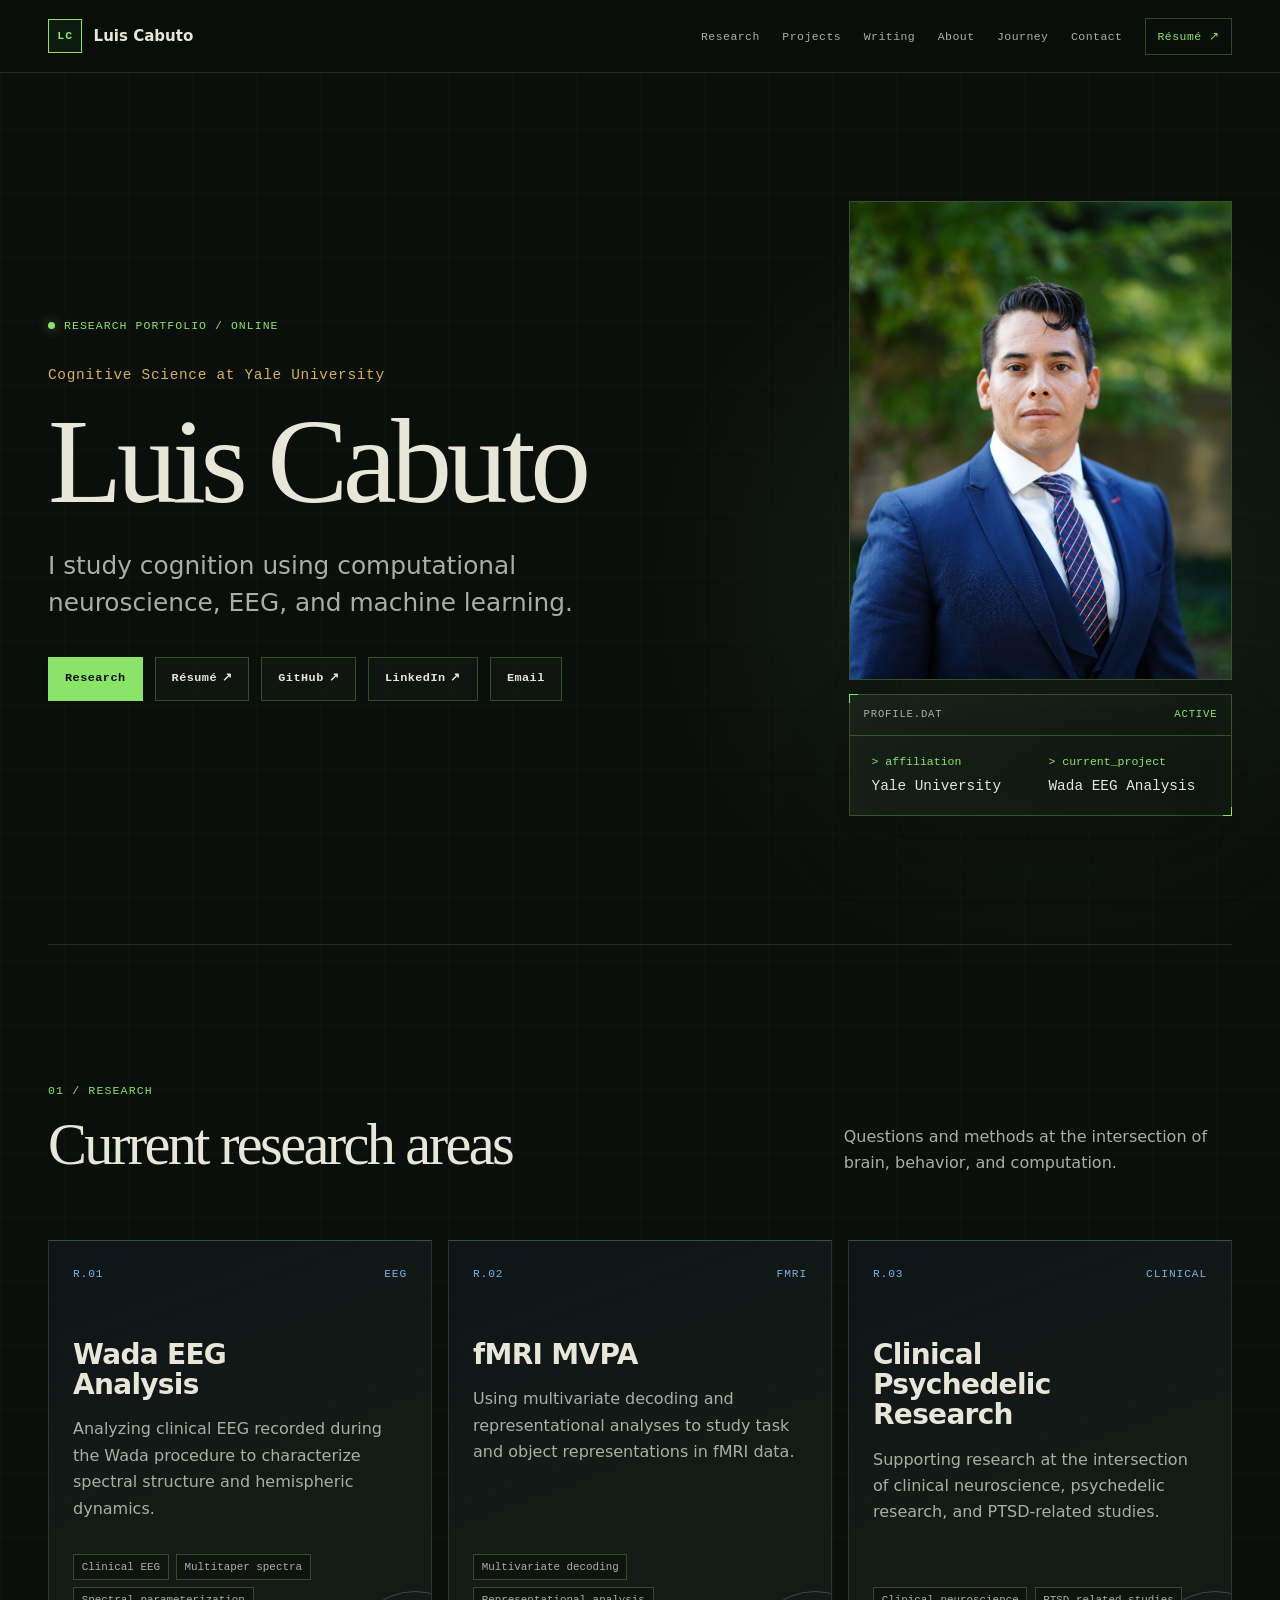
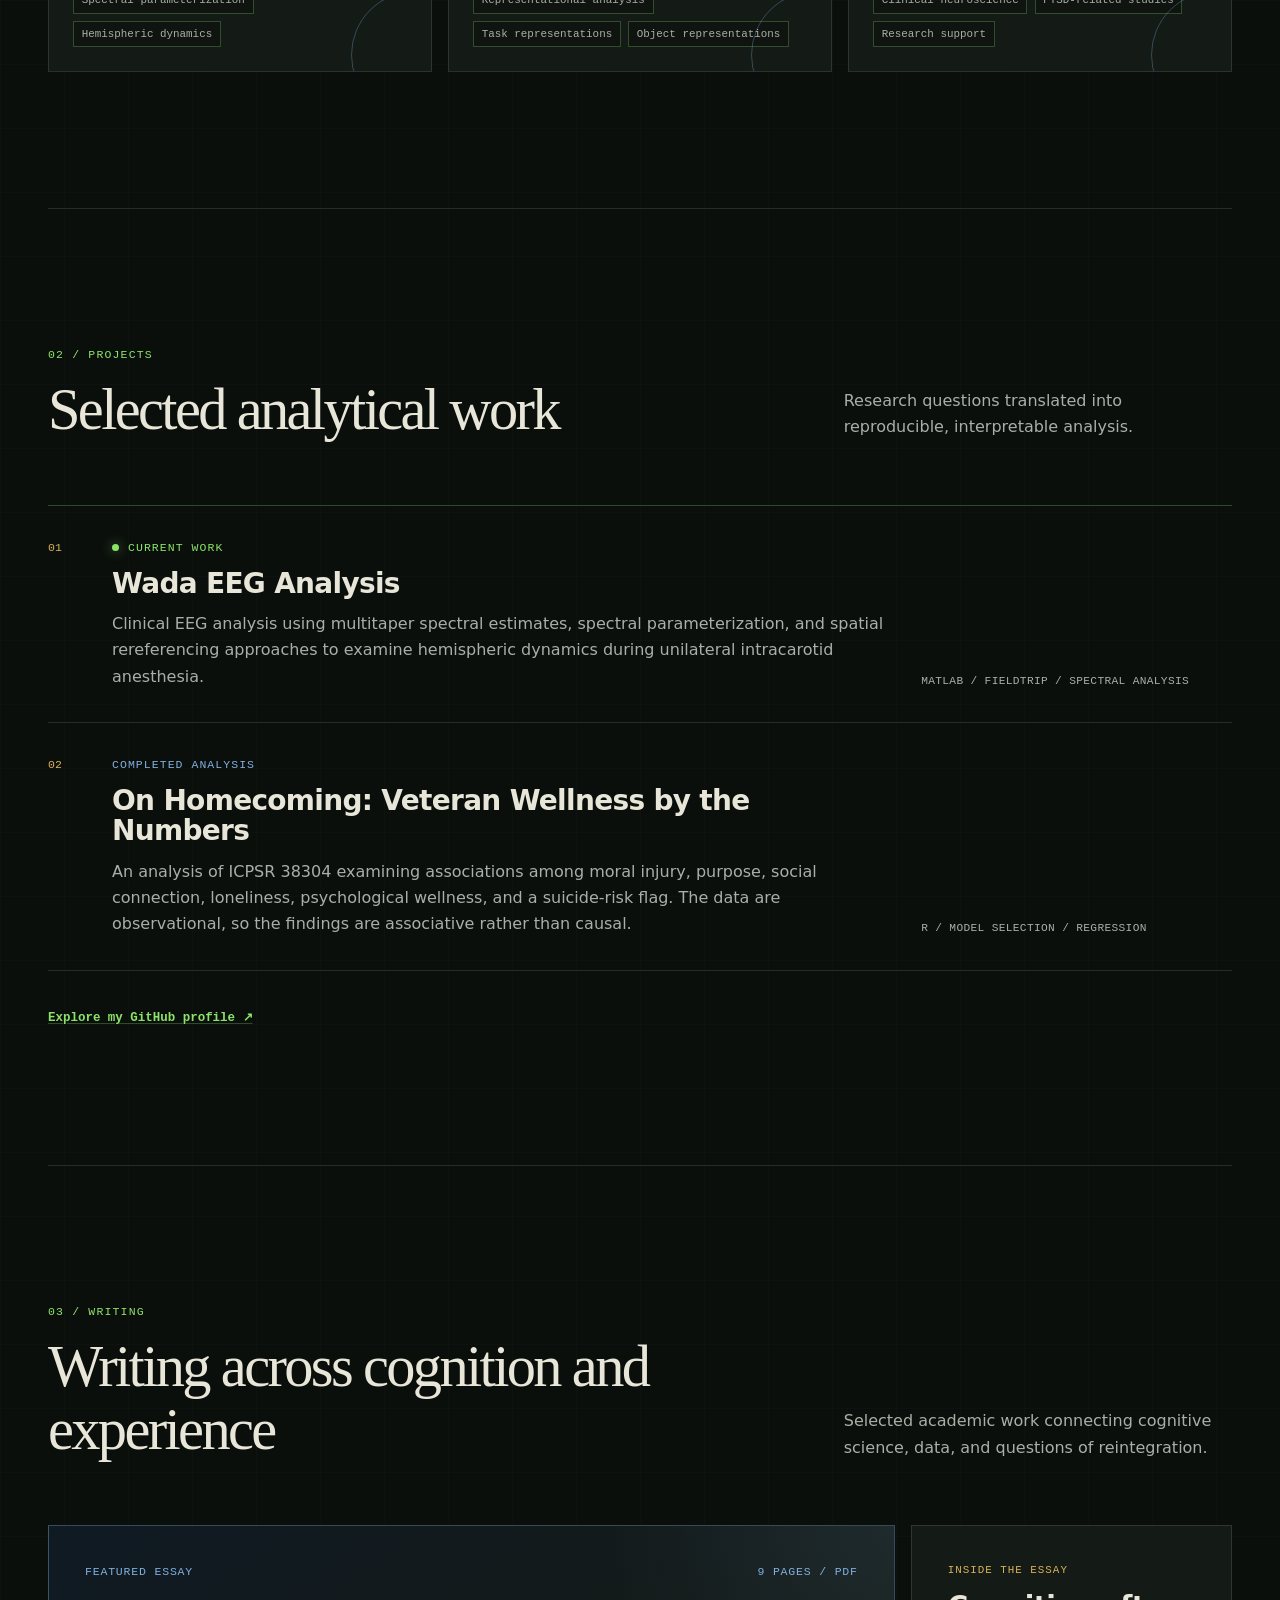
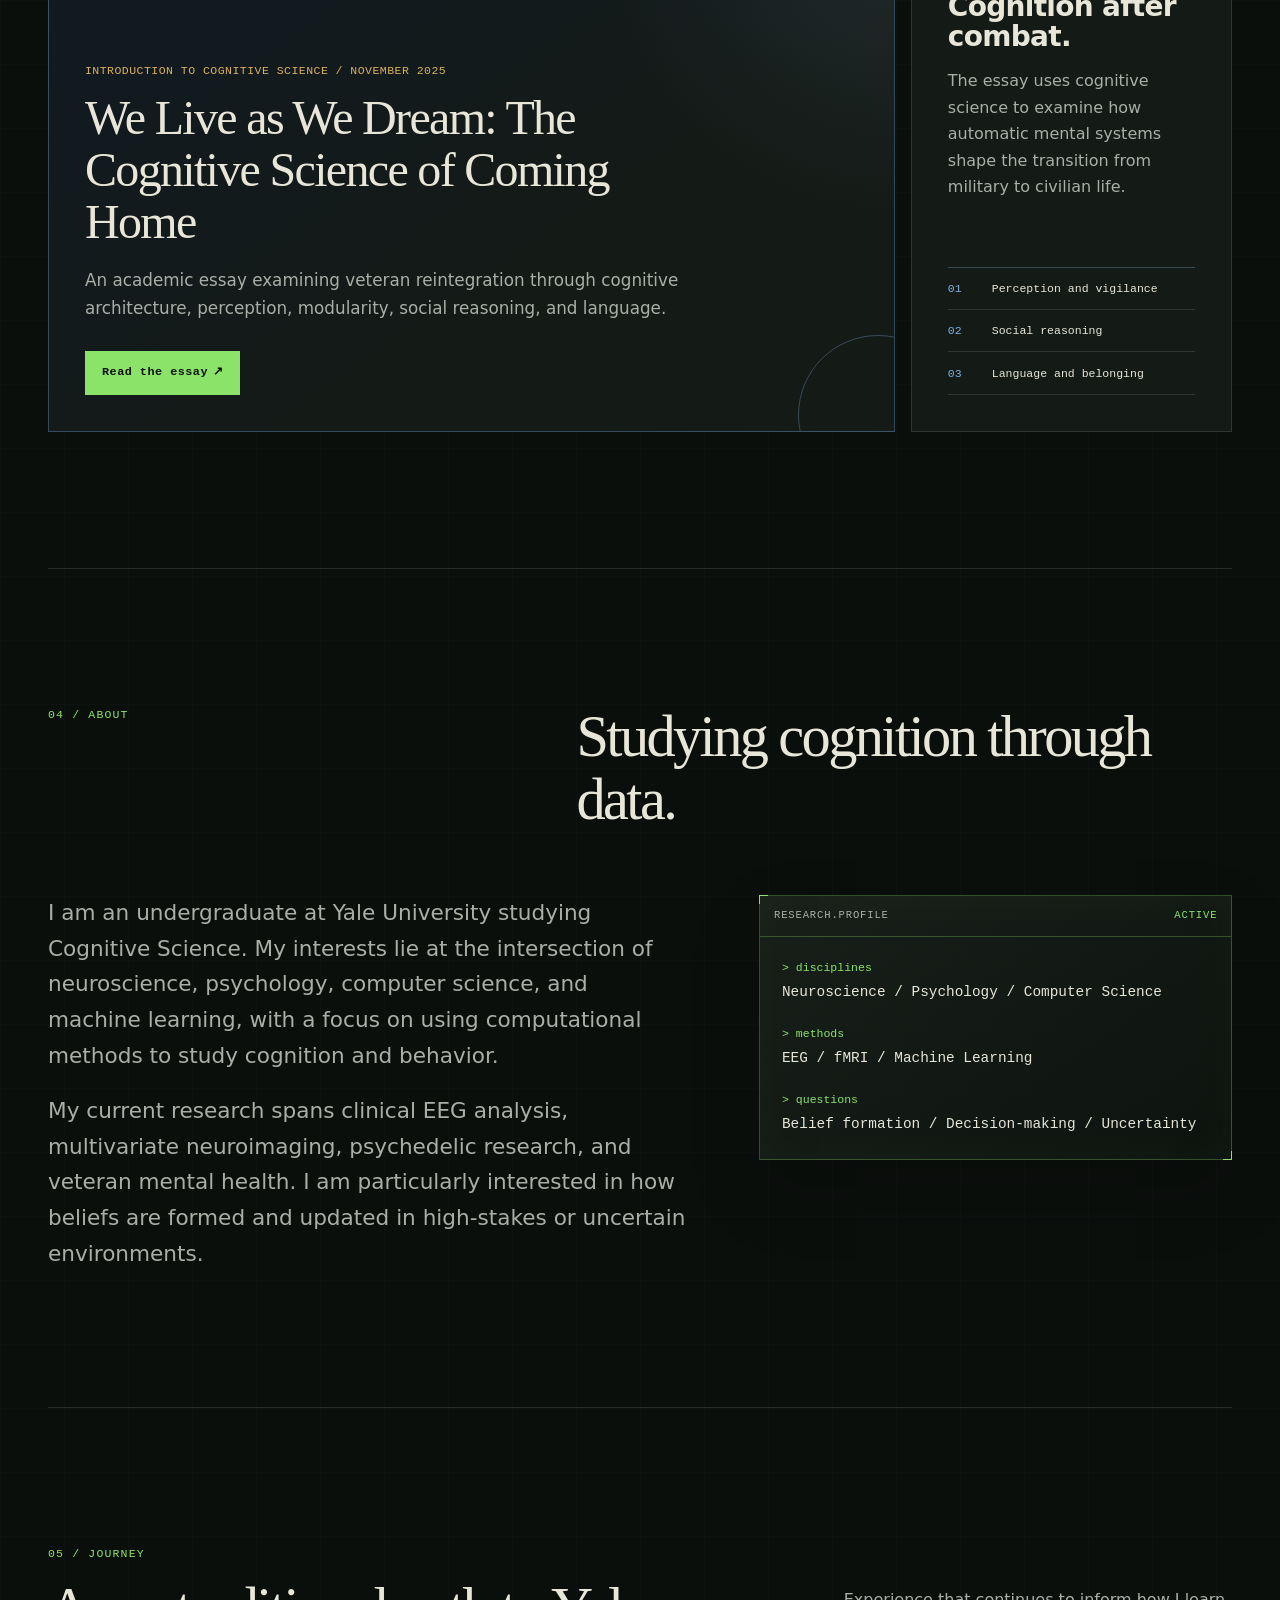
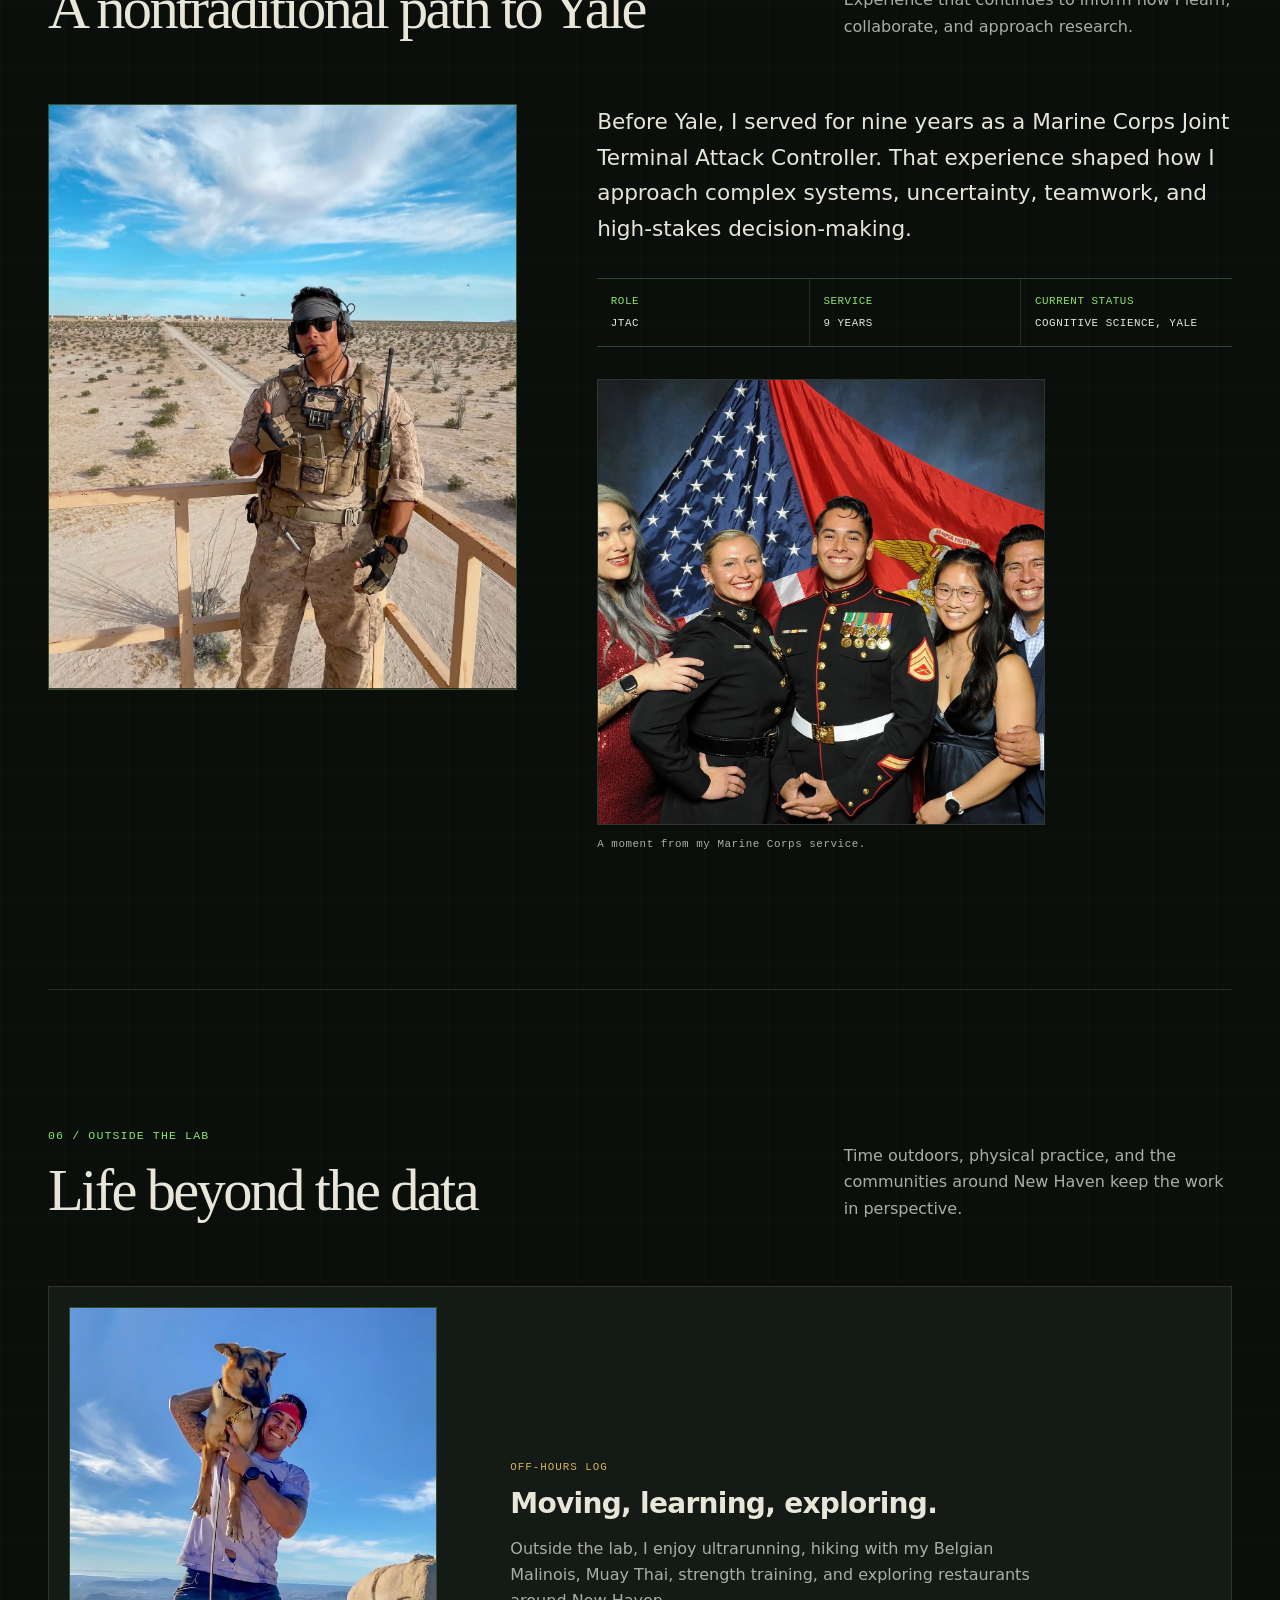
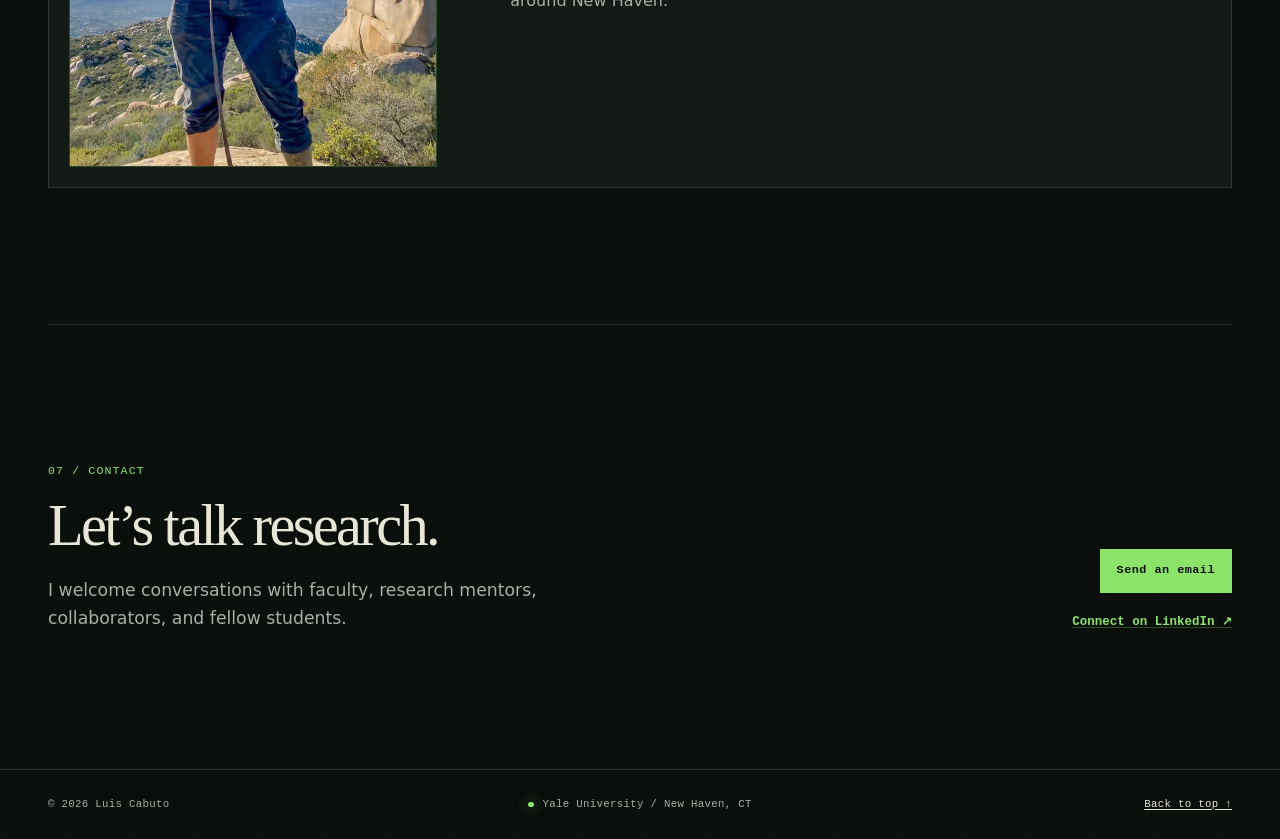
==== commit 2af533d1: "Refine writing section themes" ====
--- a/index.html
+++ b/index.html
@@ -228,14 +228,14 @@
           </a>
         </article>
 
-        <aside class="writing-note" aria-label="Writing approach">
-          <p class="card-kicker">Approach</p>
-          <h3>Clear ideas, careful claims.</h3>
-          <p>I aim to make technical questions understandable without overstating what the evidence can support.</p>
+        <aside class="writing-note" aria-label="Essay themes">
+          <p class="card-kicker">Inside the essay</p>
+          <h3>Cognition after combat.</h3>
+          <p>The essay uses cognitive science to examine how automatic mental systems shape the transition from military to civilian life.</p>
           <dl class="writing-principles">
-            <div><dt>01</dt><dd>Plain language</dd></div>
-            <div><dt>02</dt><dd>Methods in context</dd></div>
-            <div><dt>03</dt><dd>Limits made visible</dd></div>
+            <div><dt>01</dt><dd>Perception and vigilance</dd></div>
+            <div><dt>02</dt><dd>Social reasoning</dd></div>
+            <div><dt>03</dt><dd>Language and belonging</dd></div>
           </dl>
         </aside>
       </div>
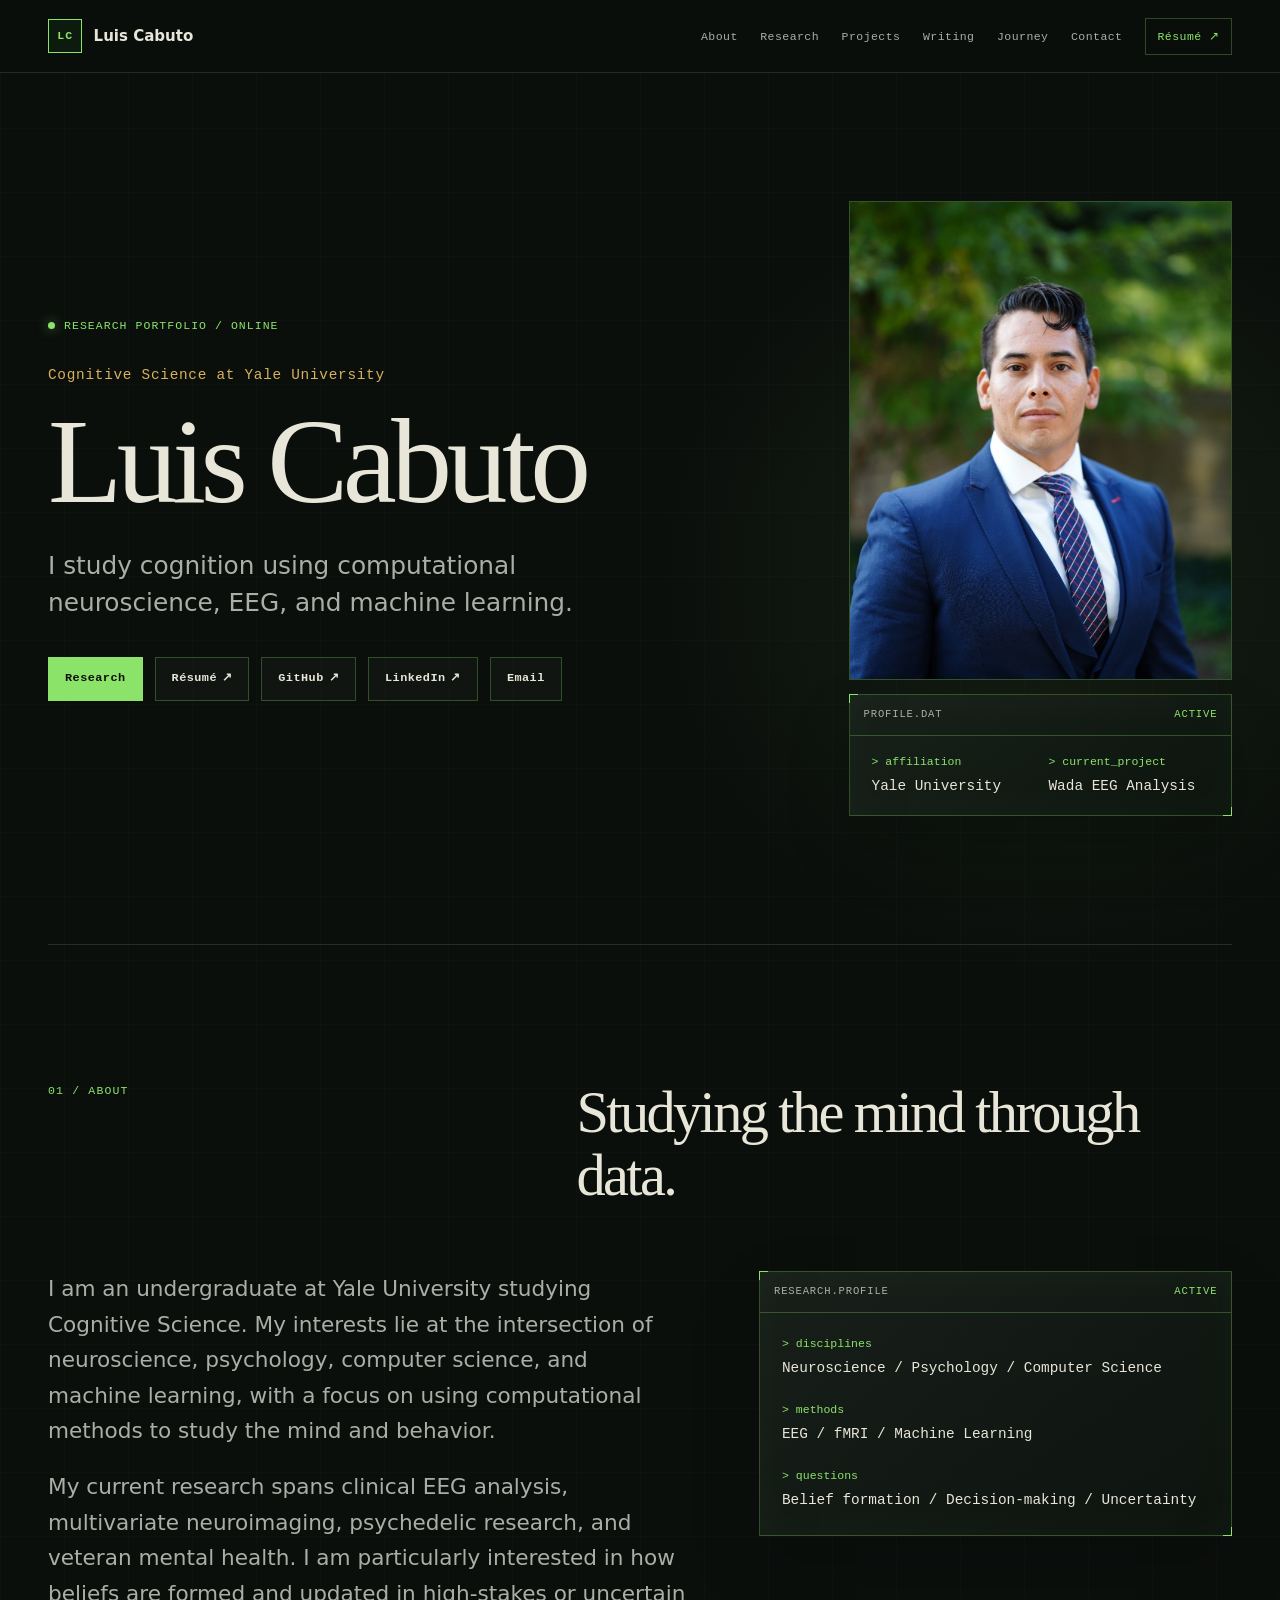
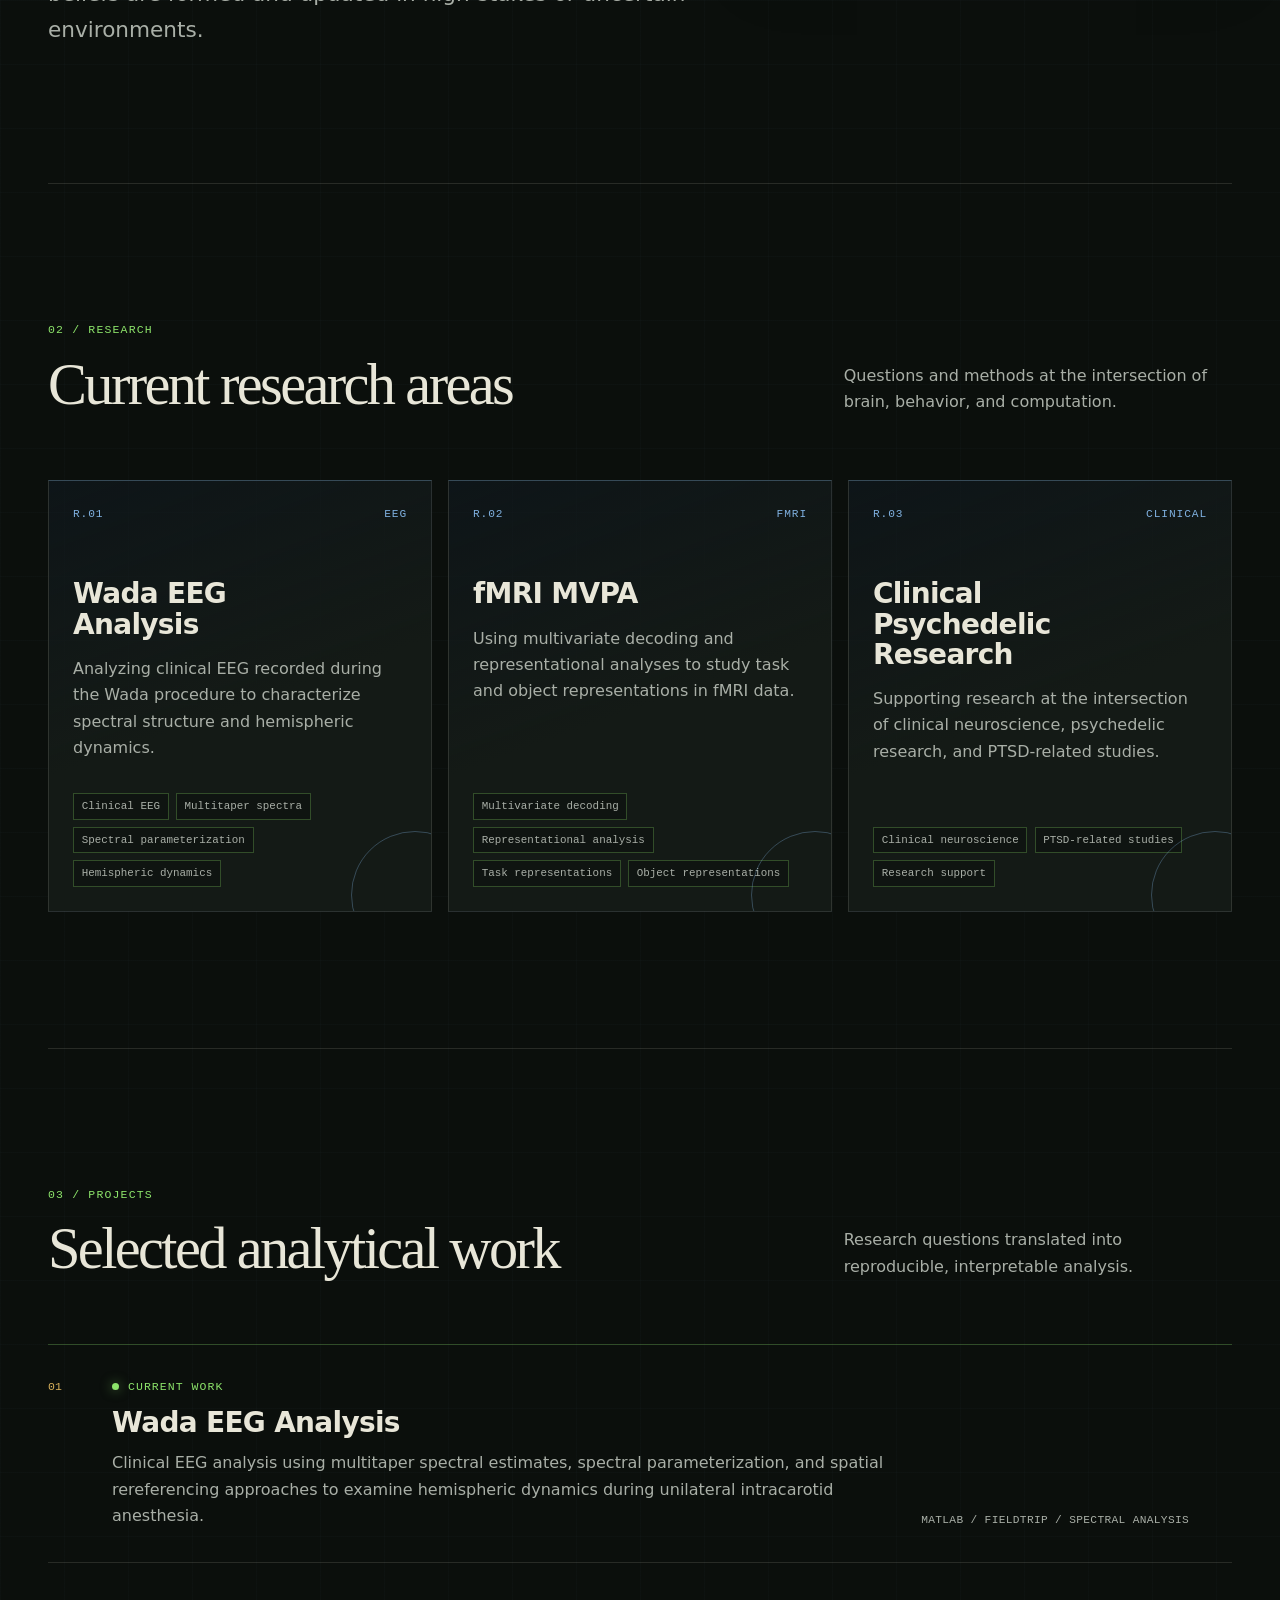
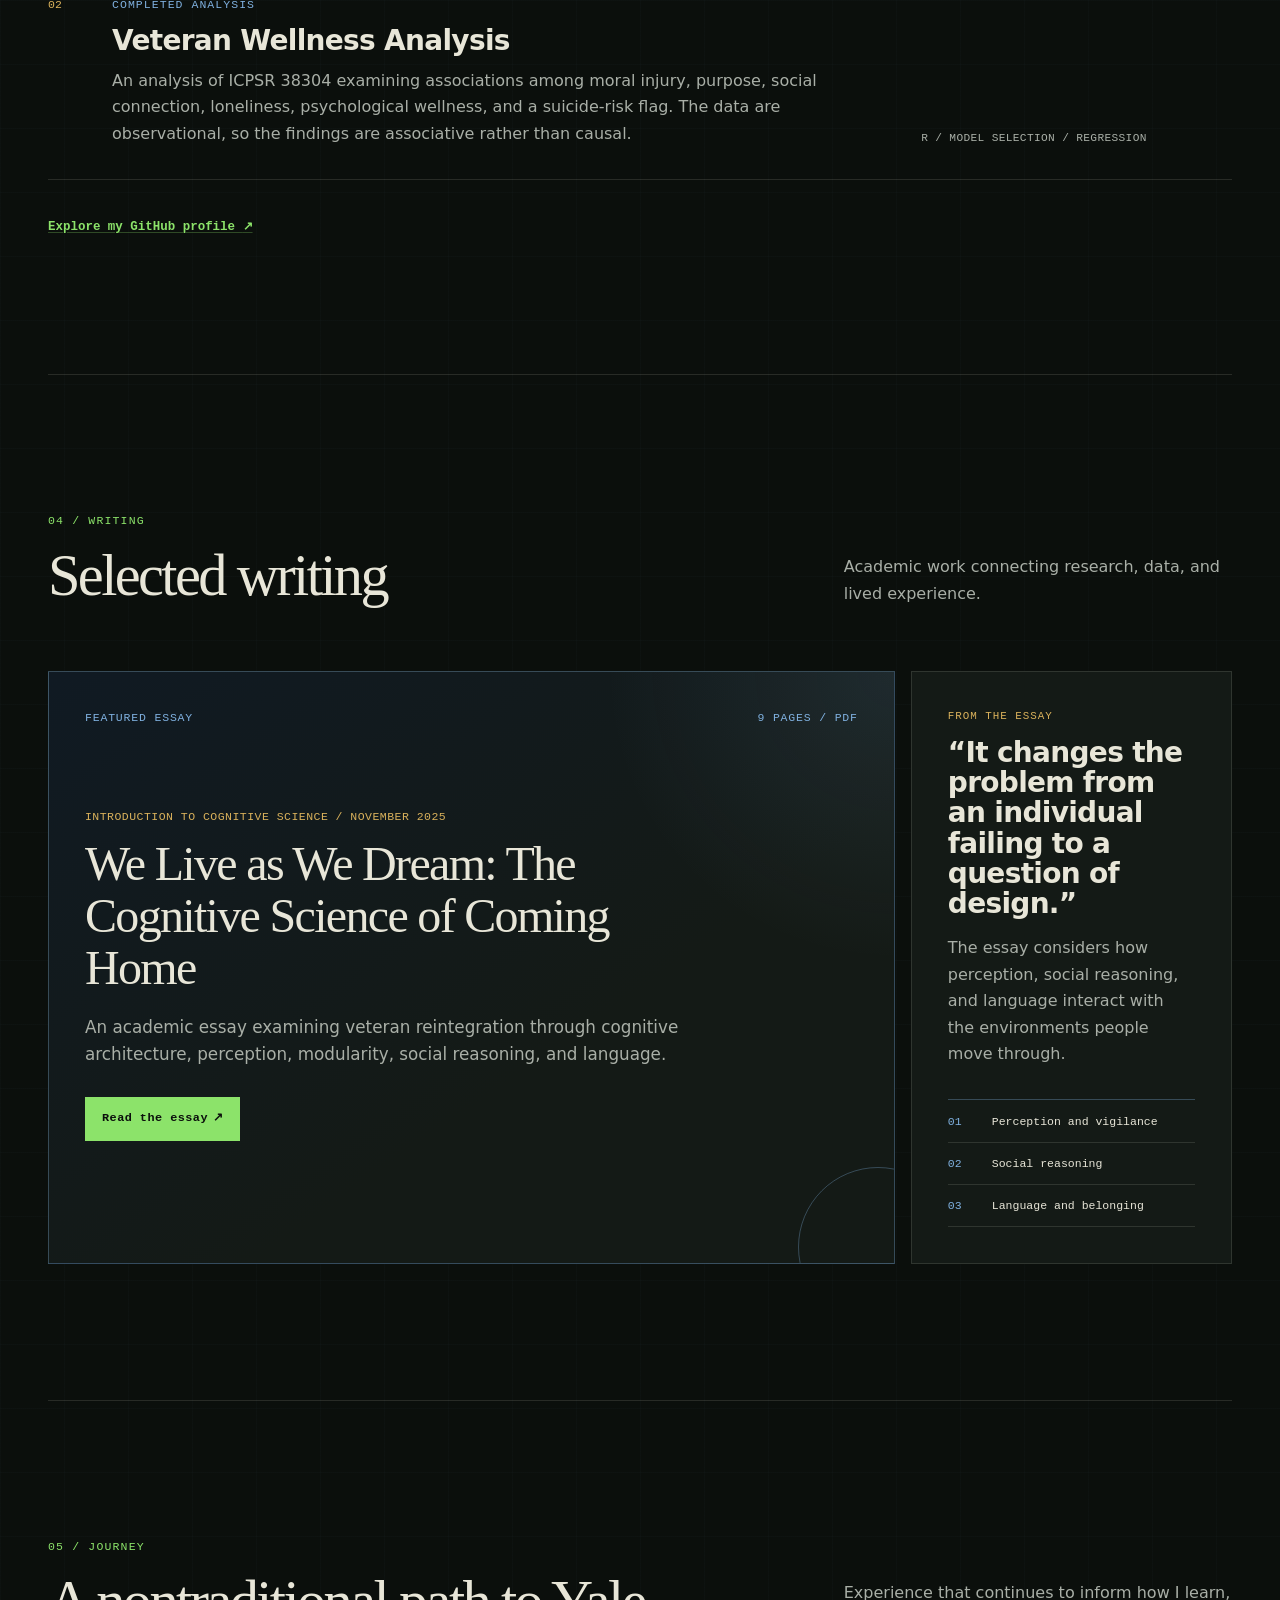
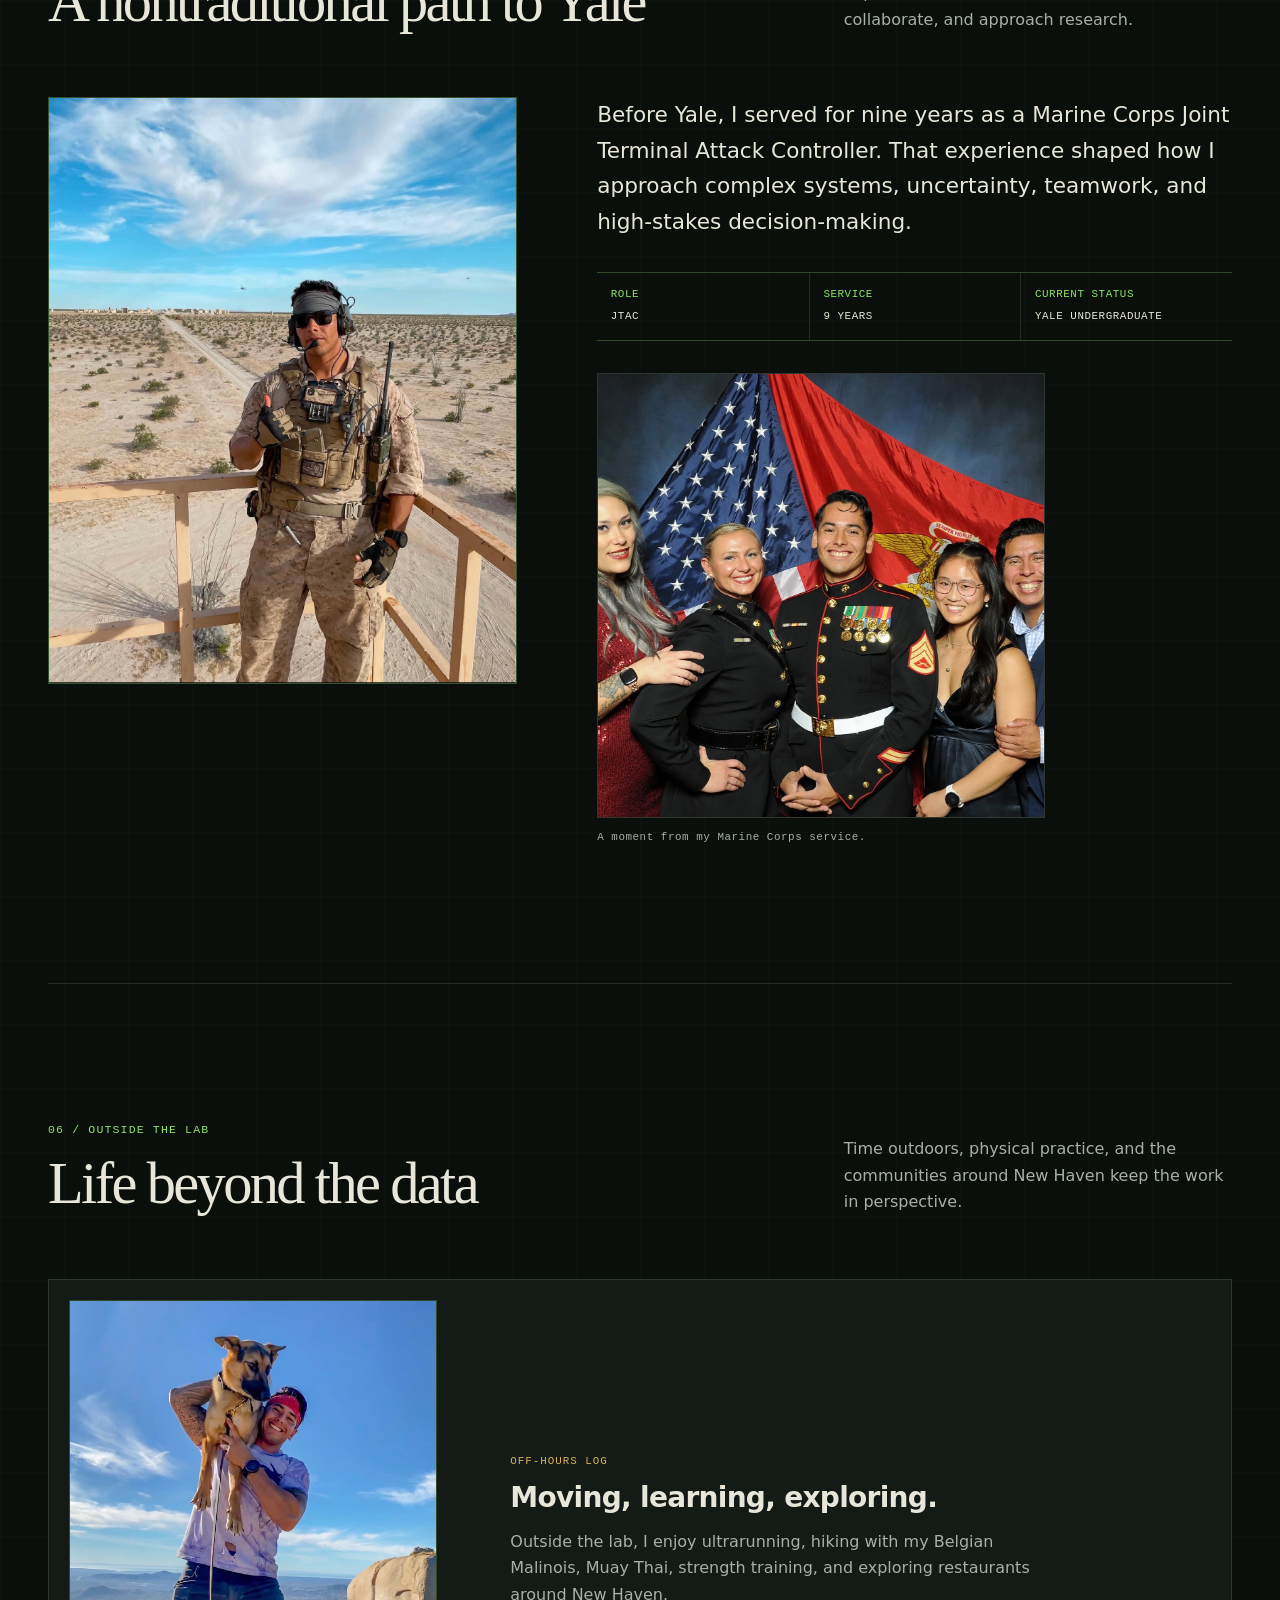
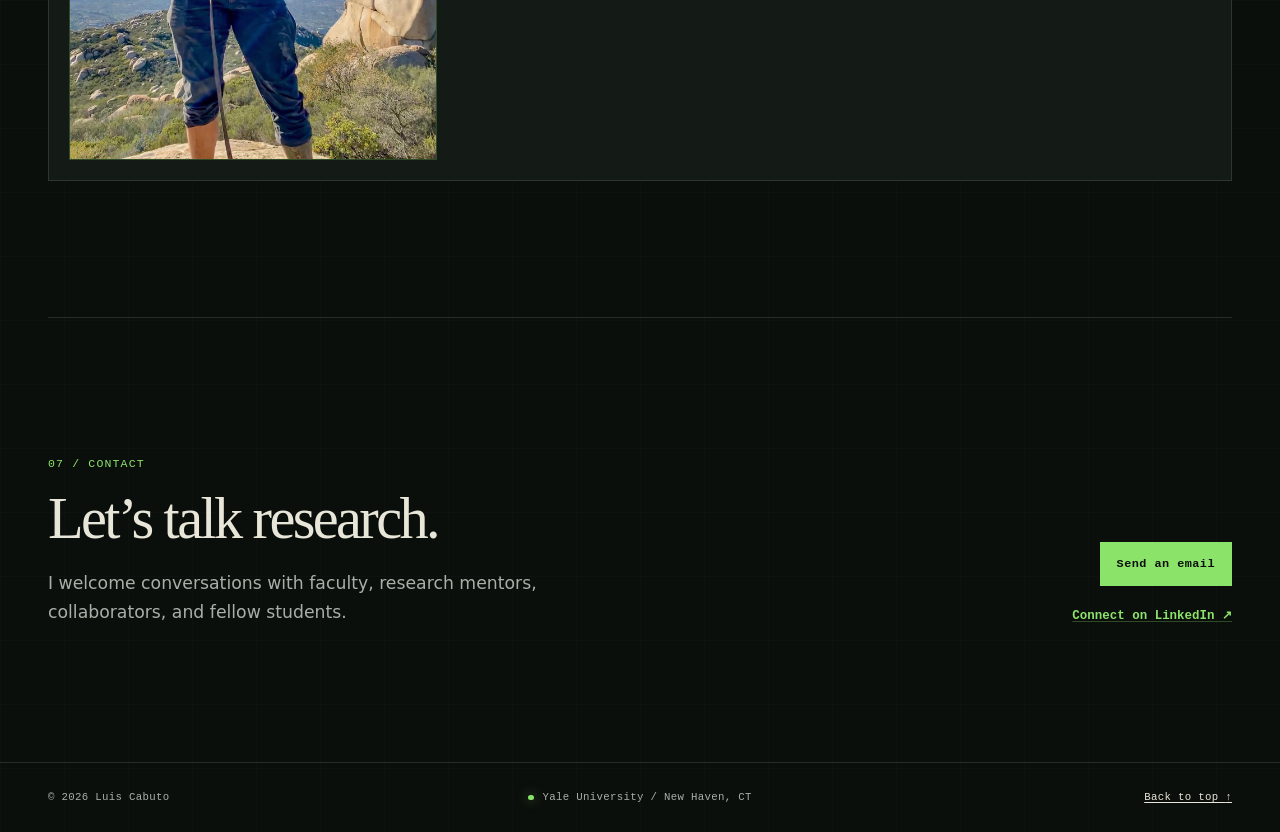
==== commit b2656486: "Reorder portfolio narrative" ====
--- a/index.html
+++ b/index.html
@@ -4,7 +4,7 @@
   <meta charset="utf-8">
   <meta name="viewport" content="width=device-width, initial-scale=1">
   <title>Luis Cabuto | Cognitive Science at Yale</title>
-  <meta name="description" content="Luis Cabuto is a Yale cognitive science student working across computational neuroscience, EEG, machine learning, and clinical research.">
+  <meta name="description" content="Luis Cabuto is a Yale student working across computational neuroscience, EEG, machine learning, and clinical research.">
   <meta name="author" content="Luis Cabuto">
   <meta name="robots" content="index, follow">
   <meta name="theme-color" content="#0b0f0c">
@@ -13,7 +13,7 @@
   <link rel="icon" href="assets/favicon.svg" type="image/svg+xml">
 
   <meta property="og:title" content="Luis Cabuto | Cognitive Science at Yale">
-  <meta property="og:description" content="Academic portfolio focused on computational neuroscience, EEG, machine learning, and cognitive science.">
+  <meta property="og:description" content="Academic portfolio focused on computational neuroscience, EEG, machine learning, and the study of mind and behavior.">
   <meta property="og:type" content="website">
   <meta property="og:locale" content="en_US">
   <meta property="og:url" content="https://ldcabutogomez.github.io/">
@@ -24,7 +24,7 @@
   <meta property="og:image:alt" content="Portrait of Luis Cabuto wearing a navy suit and tie outdoors.">
   <meta name="twitter:card" content="summary">
   <meta name="twitter:title" content="Luis Cabuto | Cognitive Science at Yale">
-  <meta name="twitter:description" content="Academic portfolio focused on computational neuroscience, EEG, machine learning, and cognitive science.">
+  <meta name="twitter:description" content="Academic portfolio focused on computational neuroscience, EEG, machine learning, and the study of mind and behavior.">
 
   <link rel="stylesheet" href="style.css">
   <script src="script.js" defer></script>
@@ -46,10 +46,10 @@
       </button>
 
       <div class="nav-menu" id="nav-menu">
+        <a href="#about">About</a>
         <a href="#research">Research</a>
         <a href="#projects">Projects</a>
         <a href="#writing">Writing</a>
-        <a href="#about">About</a>
         <a href="#journey">Journey</a>
         <a href="#contact">Contact</a>
         <a class="nav-resume" href="assets/Luis-Cabuto-Resume.pdf" target="_blank" rel="noopener">
@@ -113,10 +113,44 @@
       </div>
     </section>
 
+    <section class="section shell" id="about" aria-labelledby="about-title">
+      <div class="section-heading">
+        <p class="section-index">01 / About</p>
+        <h2 id="about-title">Studying the mind through data.</h2>
+      </div>
+      <div class="about-content">
+        <div class="about-copy">
+          <p>I am an undergraduate at Yale University studying Cognitive Science. My interests lie at the intersection of neuroscience, psychology, computer science, and machine learning, with a focus on using computational methods to study the mind and behavior.</p>
+          <p>My current research spans clinical EEG analysis, multivariate neuroimaging, psychedelic research, and veteran mental health. I am particularly interested in how beliefs are formed and updated in high-stakes or uncertain environments.</p>
+        </div>
+
+        <aside class="terminal-card about-terminal" aria-label="Research profile">
+          <div class="terminal-bar">
+            <span>Research.profile</span>
+            <span class="terminal-state">Active</span>
+          </div>
+          <dl class="terminal-data">
+            <div>
+              <dt>&gt; disciplines</dt>
+              <dd>Neuroscience / Psychology / Computer Science</dd>
+            </div>
+            <div>
+              <dt>&gt; methods</dt>
+              <dd>EEG / fMRI / Machine Learning</dd>
+            </div>
+            <div>
+              <dt>&gt; questions</dt>
+              <dd>Belief formation / Decision-making / Uncertainty</dd>
+            </div>
+          </dl>
+        </aside>
+      </div>
+    </section>
+
     <section class="section shell" id="research" aria-labelledby="research-title">
       <div class="section-heading section-heading-wide">
         <div>
-          <p class="section-index">01 / Research</p>
+          <p class="section-index">02 / Research</p>
           <h2 id="research-title">Current research areas</h2>
         </div>
         <p class="section-intro">Questions and methods at the intersection of brain, behavior, and computation.</p>
@@ -172,7 +206,7 @@
     <section class="section shell" id="projects" aria-labelledby="projects-title">
       <div class="section-heading section-heading-wide">
         <div>
-          <p class="section-index">02 / Projects</p>
+          <p class="section-index">03 / Projects</p>
           <h2 id="projects-title">Selected analytical work</h2>
         </div>
         <p class="section-intro">Research questions translated into reproducible, interpretable analysis.</p>
@@ -193,7 +227,7 @@
           <div class="project-number" aria-hidden="true">02</div>
           <div class="project-body">
             <p class="project-status project-status-complete">Completed analysis</p>
-            <h3>On Homecoming: Veteran Wellness by the Numbers</h3>
+            <h3>Veteran Wellness Analysis</h3>
             <p>An analysis of ICPSR 38304 examining associations among moral injury, purpose, social connection, loneliness, psychological wellness, and a suicide-risk flag. The data are observational, so the findings are associative rather than causal.</p>
           </div>
           <p class="project-methods">R / Model selection / Regression</p>
@@ -208,10 +242,10 @@
     <section class="section shell" id="writing" aria-labelledby="writing-title">
       <div class="section-heading section-heading-wide">
         <div>
-          <p class="section-index">03 / Writing</p>
-          <h2 id="writing-title">Writing across cognition and experience</h2>
-        </div>
-        <p class="section-intro">Selected academic work connecting cognitive science, data, and questions of reintegration.</p>
+          <p class="section-index">04 / Writing</p>
+          <h2 id="writing-title">Selected writing</h2>
+        </div>
+        <p class="section-intro">Academic work connecting research, data, and lived experience.</p>
       </div>
 
       <div class="writing-grid">
@@ -228,48 +262,14 @@
           </a>
         </article>
 
-        <aside class="writing-note" aria-label="Essay themes">
-          <p class="card-kicker">Inside the essay</p>
-          <h3>Cognition after combat.</h3>
-          <p>The essay uses cognitive science to examine how automatic mental systems shape the transition from military to civilian life.</p>
+        <aside class="writing-note" aria-label="Essay excerpt and themes">
+          <p class="card-kicker">From the essay</p>
+          <h3>“It changes the problem from an individual failing to a question of design.”</h3>
+          <p>The essay considers how perception, social reasoning, and language interact with the environments people move through.</p>
           <dl class="writing-principles">
             <div><dt>01</dt><dd>Perception and vigilance</dd></div>
             <div><dt>02</dt><dd>Social reasoning</dd></div>
             <div><dt>03</dt><dd>Language and belonging</dd></div>
-          </dl>
-        </aside>
-      </div>
-    </section>
-
-    <section class="section shell" id="about" aria-labelledby="about-title">
-      <div class="section-heading">
-        <p class="section-index">04 / About</p>
-        <h2 id="about-title">Studying cognition through data.</h2>
-      </div>
-      <div class="about-content">
-        <div class="about-copy">
-          <p>I am an undergraduate at Yale University studying Cognitive Science. My interests lie at the intersection of neuroscience, psychology, computer science, and machine learning, with a focus on using computational methods to study cognition and behavior.</p>
-          <p>My current research spans clinical EEG analysis, multivariate neuroimaging, psychedelic research, and veteran mental health. I am particularly interested in how beliefs are formed and updated in high-stakes or uncertain environments.</p>
-        </div>
-
-        <aside class="terminal-card about-terminal" aria-label="Research profile">
-          <div class="terminal-bar">
-            <span>Research.profile</span>
-            <span class="terminal-state">Active</span>
-          </div>
-          <dl class="terminal-data">
-            <div>
-              <dt>&gt; disciplines</dt>
-              <dd>Neuroscience / Psychology / Computer Science</dd>
-            </div>
-            <div>
-              <dt>&gt; methods</dt>
-              <dd>EEG / fMRI / Machine Learning</dd>
-            </div>
-            <div>
-              <dt>&gt; questions</dt>
-              <dd>Belief formation / Decision-making / Uncertainty</dd>
-            </div>
           </dl>
         </aside>
       </div>
@@ -310,7 +310,7 @@
             </div>
             <div>
               <dt>Current status</dt>
-              <dd>Cognitive Science, Yale</dd>
+              <dd>Yale undergraduate</dd>
             </div>
           </dl>
 
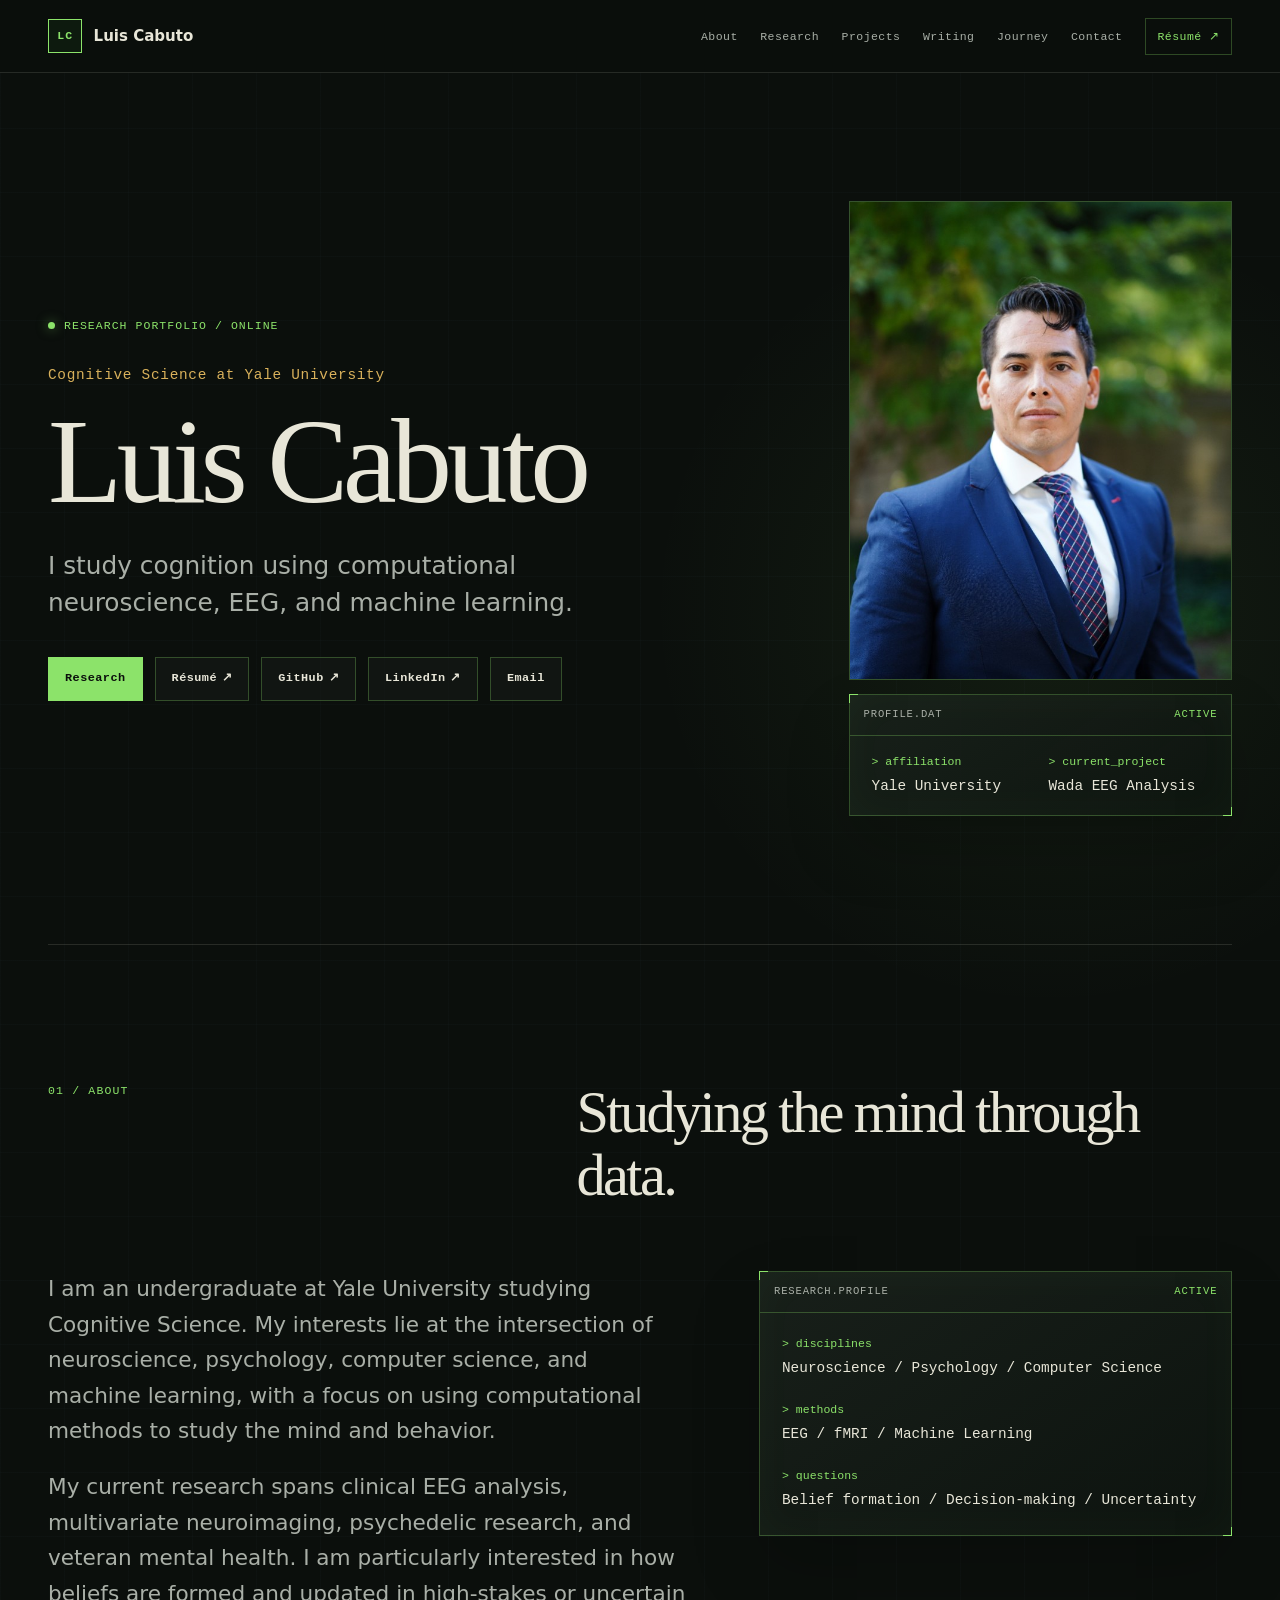
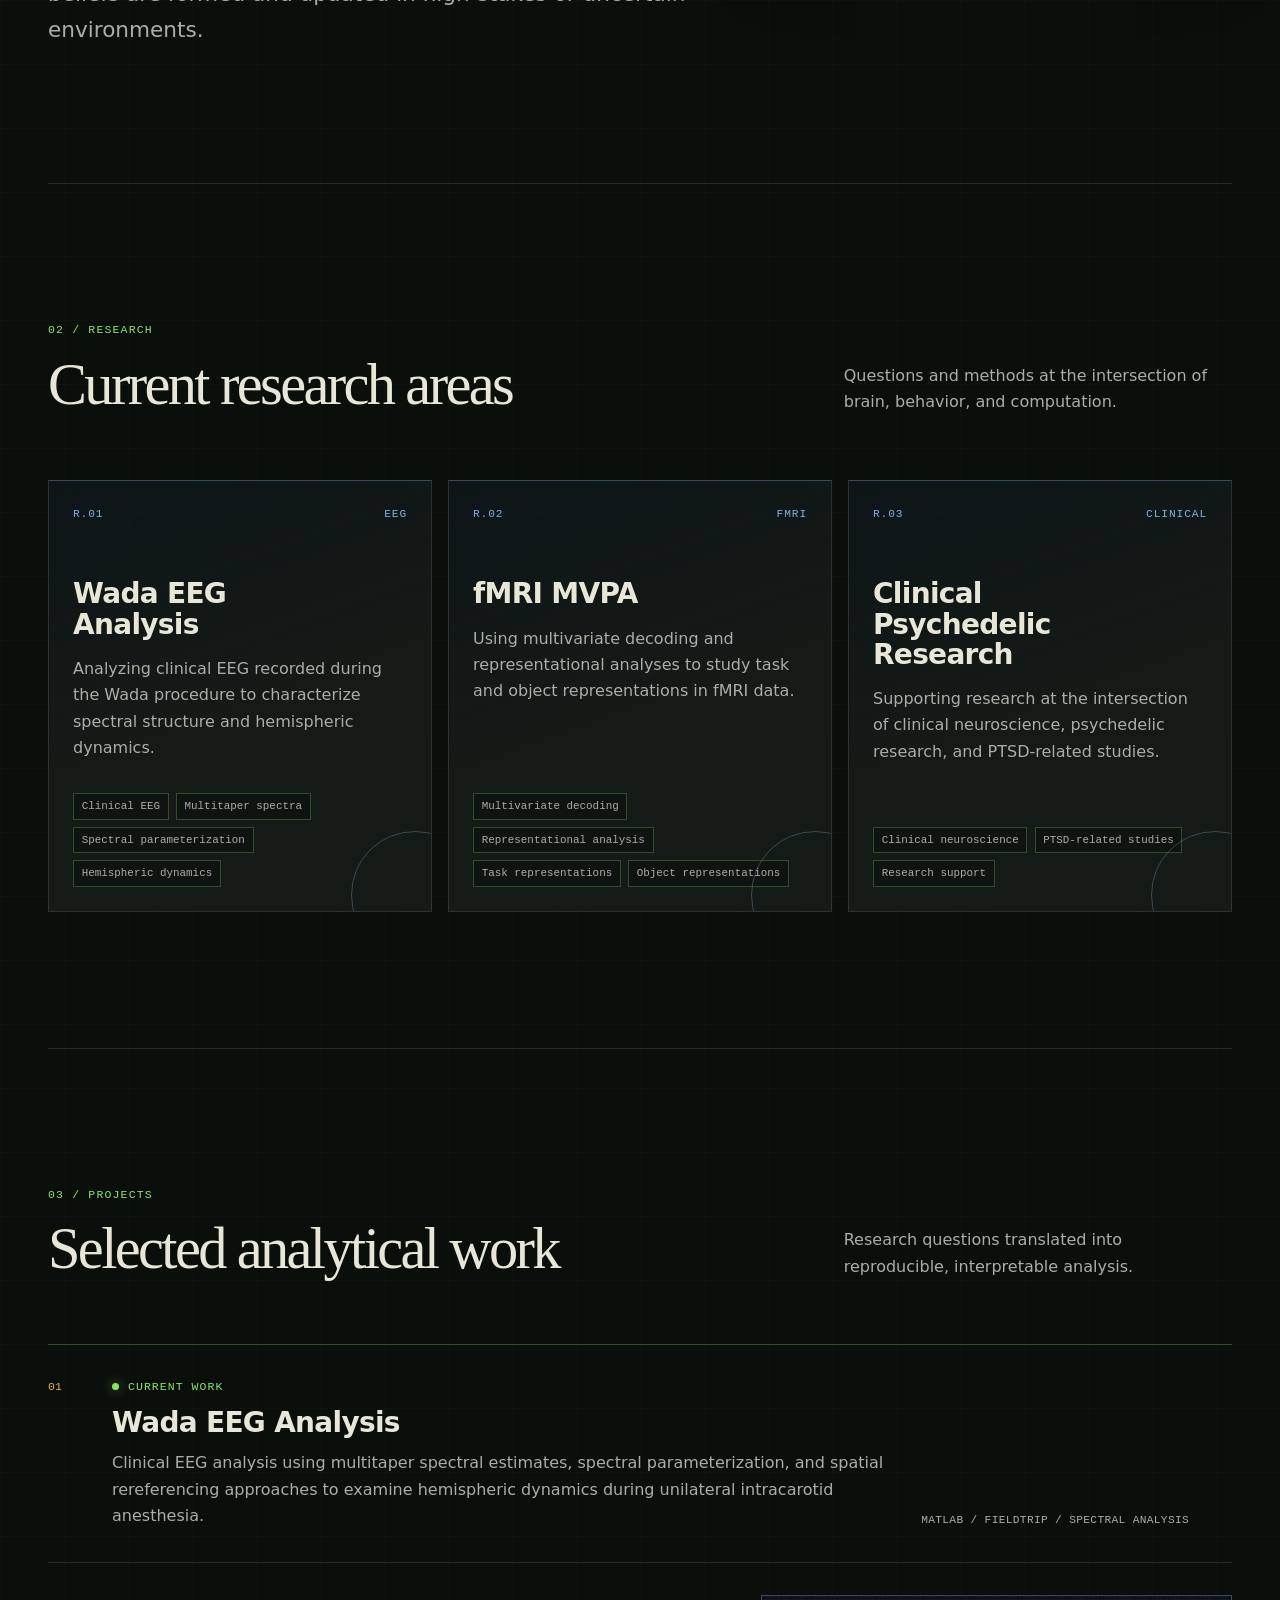
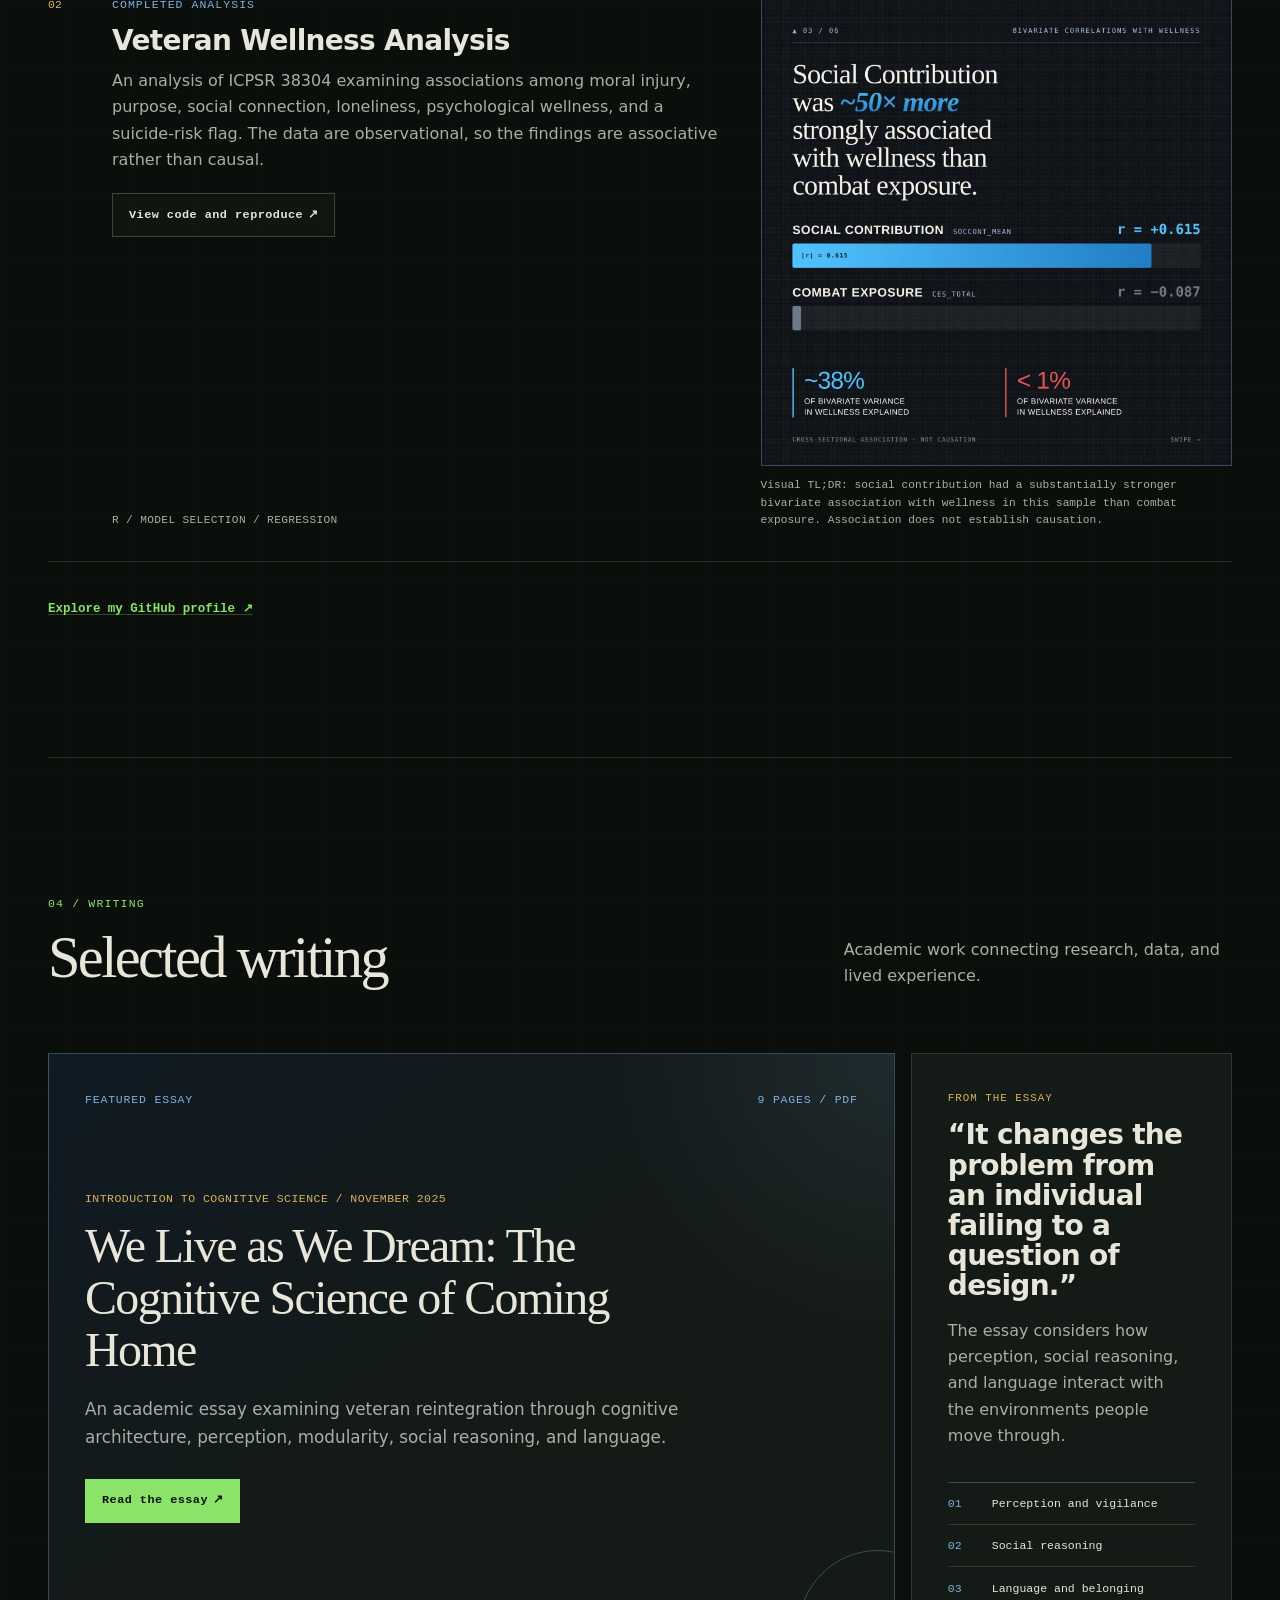
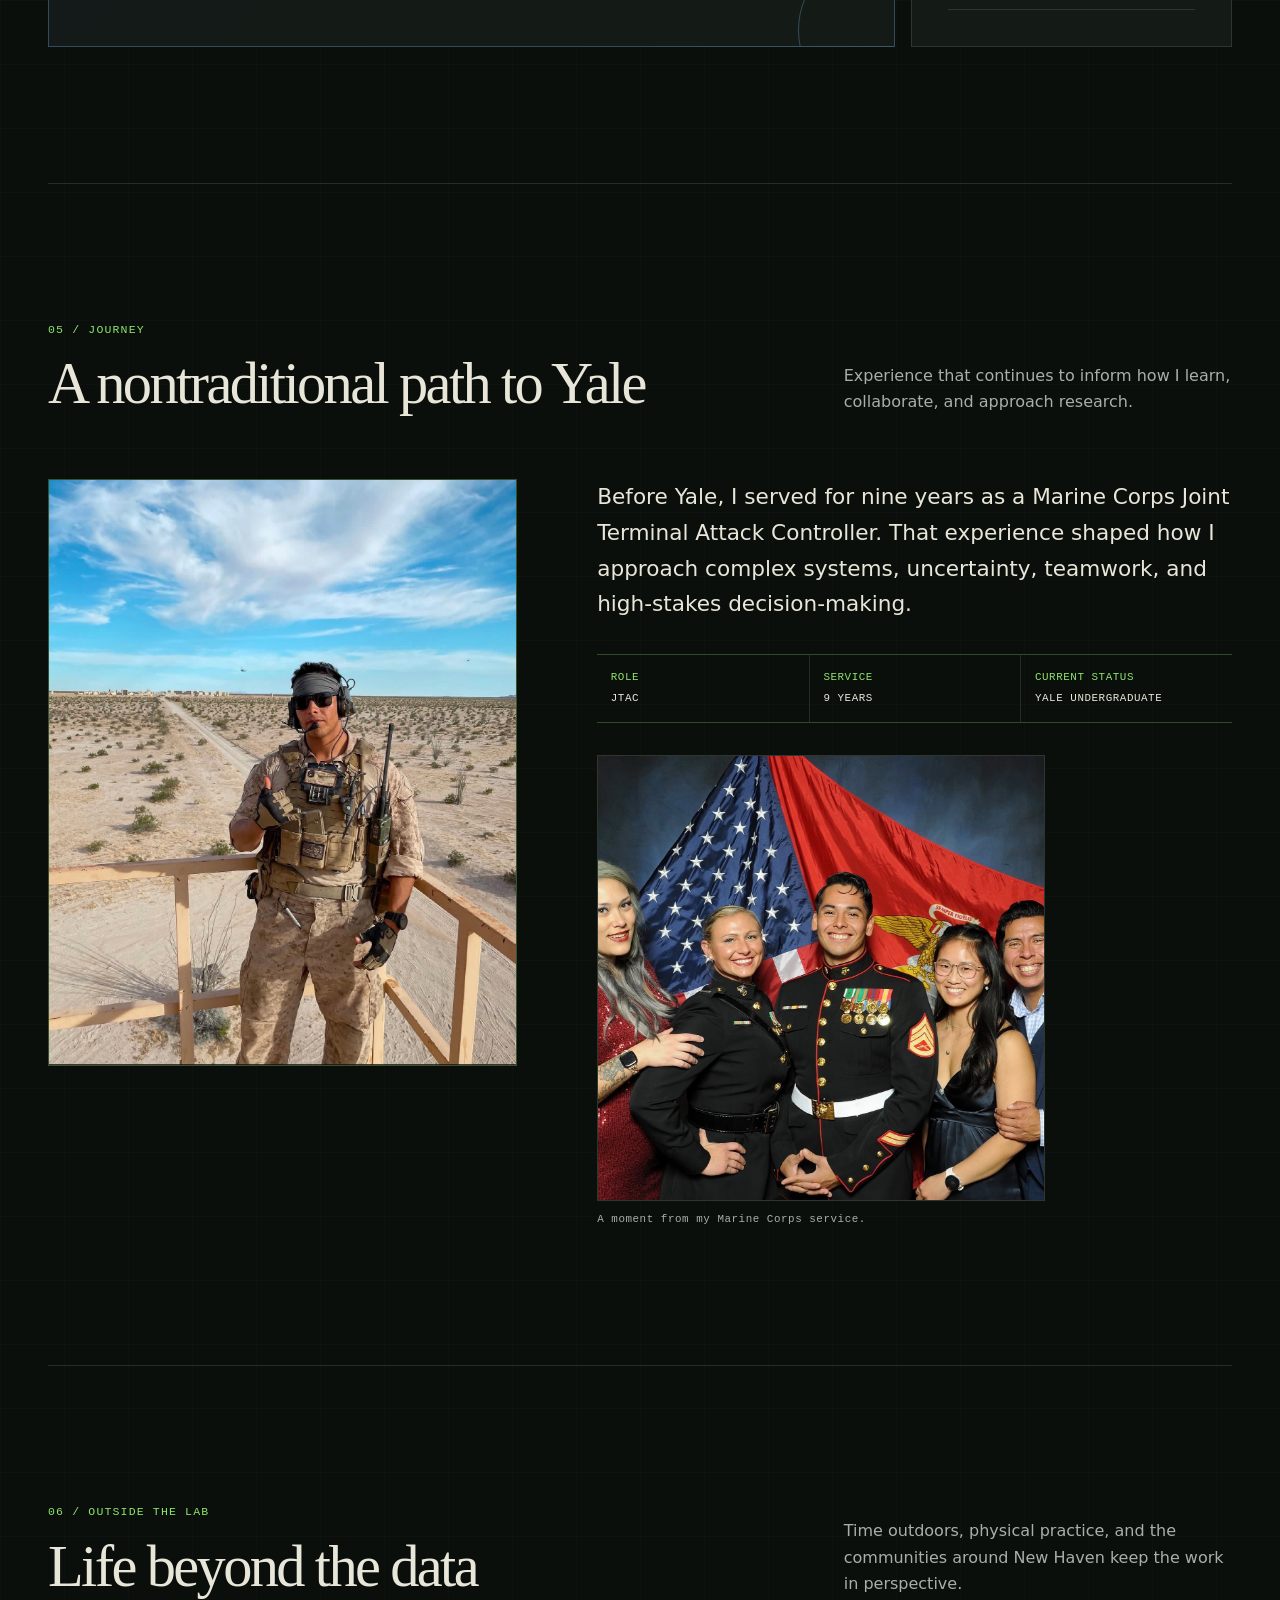
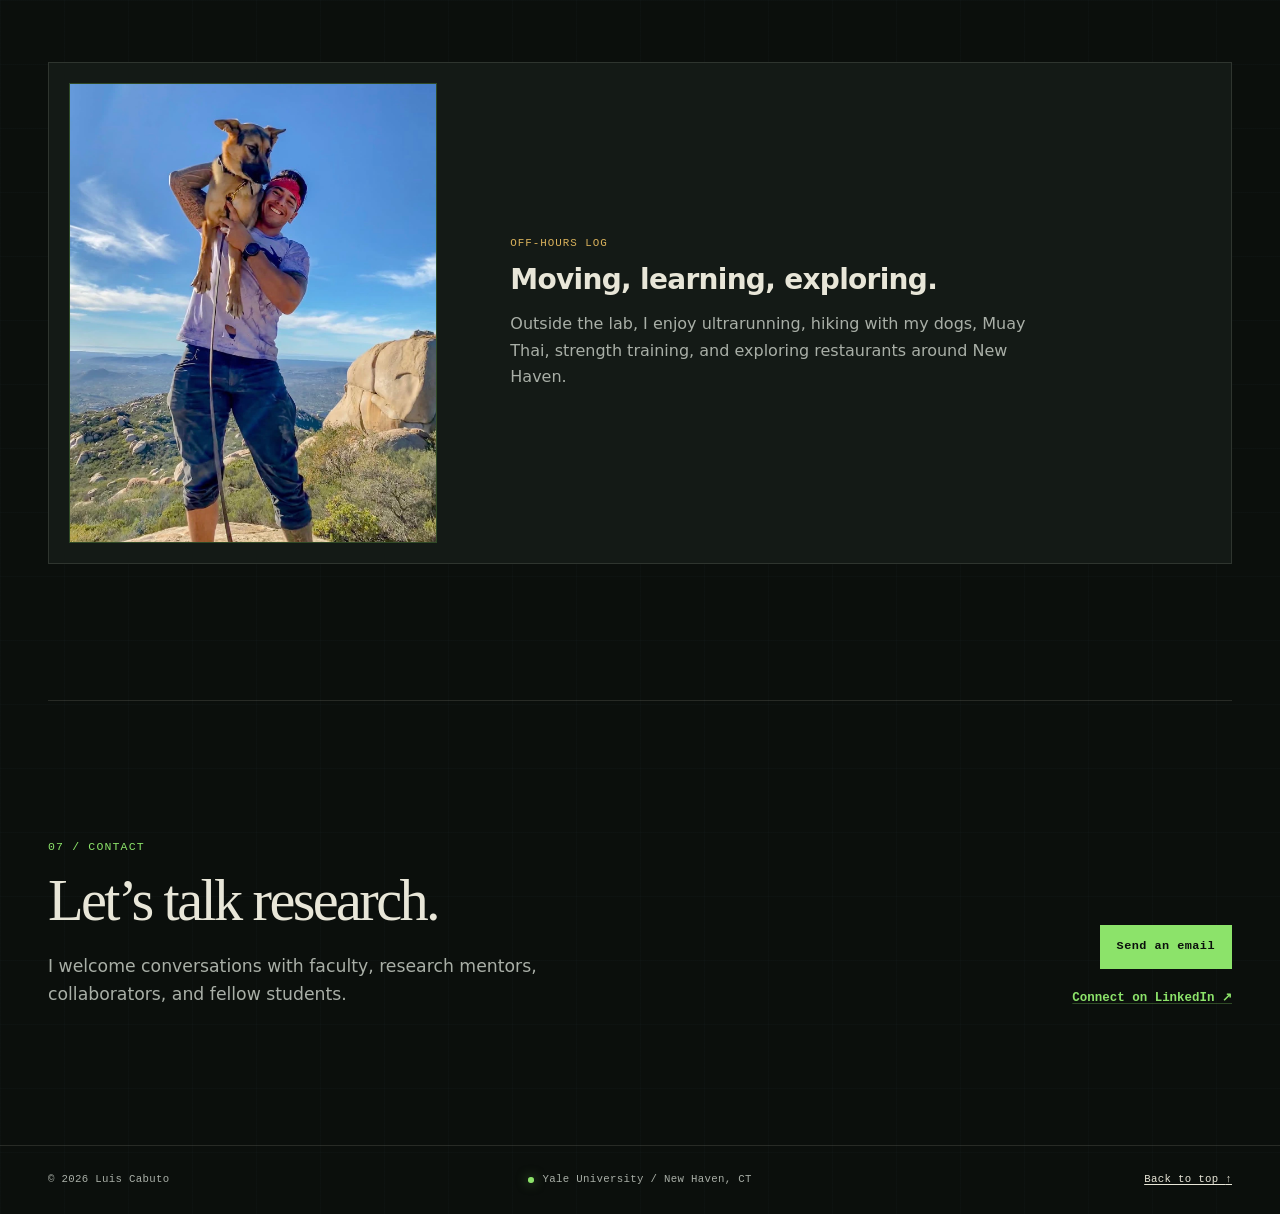
==== commit f29712e7: "Add reproducible analysis preview" ====
--- a/index.html
+++ b/index.html
@@ -223,13 +223,29 @@
           <p class="project-methods">MATLAB / FieldTrip / Spectral analysis</p>
         </article>
 
-        <article class="project-card">
+        <article class="project-card project-card-featured">
           <div class="project-number" aria-hidden="true">02</div>
           <div class="project-body">
             <p class="project-status project-status-complete">Completed analysis</p>
             <h3>Veteran Wellness Analysis</h3>
             <p>An analysis of ICPSR 38304 examining associations among moral injury, purpose, social connection, loneliness, psychological wellness, and a suicide-risk flag. The data are observational, so the findings are associative rather than causal.</p>
-          </div>
+            <a class="button project-button" href="https://github.com/ldcabutogomez/on-homecoming" target="_blank" rel="noopener">
+              View code and reproduce <span aria-hidden="true">↗</span><span class="sr-only"> (opens in a new tab)</span>
+            </a>
+          </div>
+
+          <figure class="project-visual">
+            <img
+              src="assets/projects/veteran-wellness-social-contribution.jpg"
+              width="800"
+              height="800"
+              alt="Data slide comparing bivariate associations with veteran psychological wellness: social contribution has a correlation of 0.615 and combat exposure has a correlation of negative 0.087, with a cross-sectional-not-causal caveat."
+              loading="lazy"
+              decoding="async"
+            >
+            <figcaption>Visual TL;DR: social contribution had a substantially stronger bivariate association with wellness in this sample than combat exposure. Association does not establish causation.</figcaption>
+          </figure>
+
           <p class="project-methods">R / Model selection / Regression</p>
         </article>
       </div>
@@ -352,7 +368,7 @@
         <div class="outside-lab-copy">
           <p class="card-kicker">Off-hours log</p>
           <h3>Moving, learning, exploring.</h3>
-          <p>Outside the lab, I enjoy ultrarunning, hiking with my Belgian Malinois, Muay Thai, strength training, and exploring restaurants around New Haven.</p>
+          <p>Outside the lab, I enjoy ultrarunning, hiking with my dogs, Muay Thai, strength training, and exploring restaurants around New Haven.</p>
         </div>
       </aside>
     </section>
--- a/style.css
+++ b/style.css
@@ -717,6 +717,30 @@
   color: var(--blue);
 }
 
+.project-visual {
+  width: min(100%, 32rem);
+  margin-top: 1.5rem;
+}
+
+.project-visual img {
+  width: 100%;
+  height: auto;
+  border: 1px solid var(--border-blue);
+  background: var(--blue-dark);
+}
+
+.project-visual figcaption {
+  padding-top: 0.7rem;
+  color: var(--muted);
+  font-family: var(--mono);
+  font-size: 0.7rem;
+  line-height: 1.55;
+}
+
+.project-button {
+  margin-top: 1.25rem;
+}
+
 .writing-grid {
   display: grid;
   gap: 1rem;
@@ -1035,6 +1059,10 @@
     gap: 1.5rem;
   }
 
+  .project-visual {
+    grid-column: 2;
+  }
+
   .project-methods {
     grid-column: 2;
   }
@@ -1099,6 +1127,20 @@
 
   .project-methods {
     grid-column: 3;
+  }
+
+  .project-card-featured {
+    grid-template-columns: 2rem minmax(0, 0.85fr) minmax(22rem, 0.65fr);
+  }
+
+  .project-card-featured .project-visual {
+    grid-column: 3;
+    grid-row: 1 / span 2;
+    margin-top: 0;
+  }
+
+  .project-card-featured .project-methods {
+    grid-column: 2;
   }
 
   .contact {
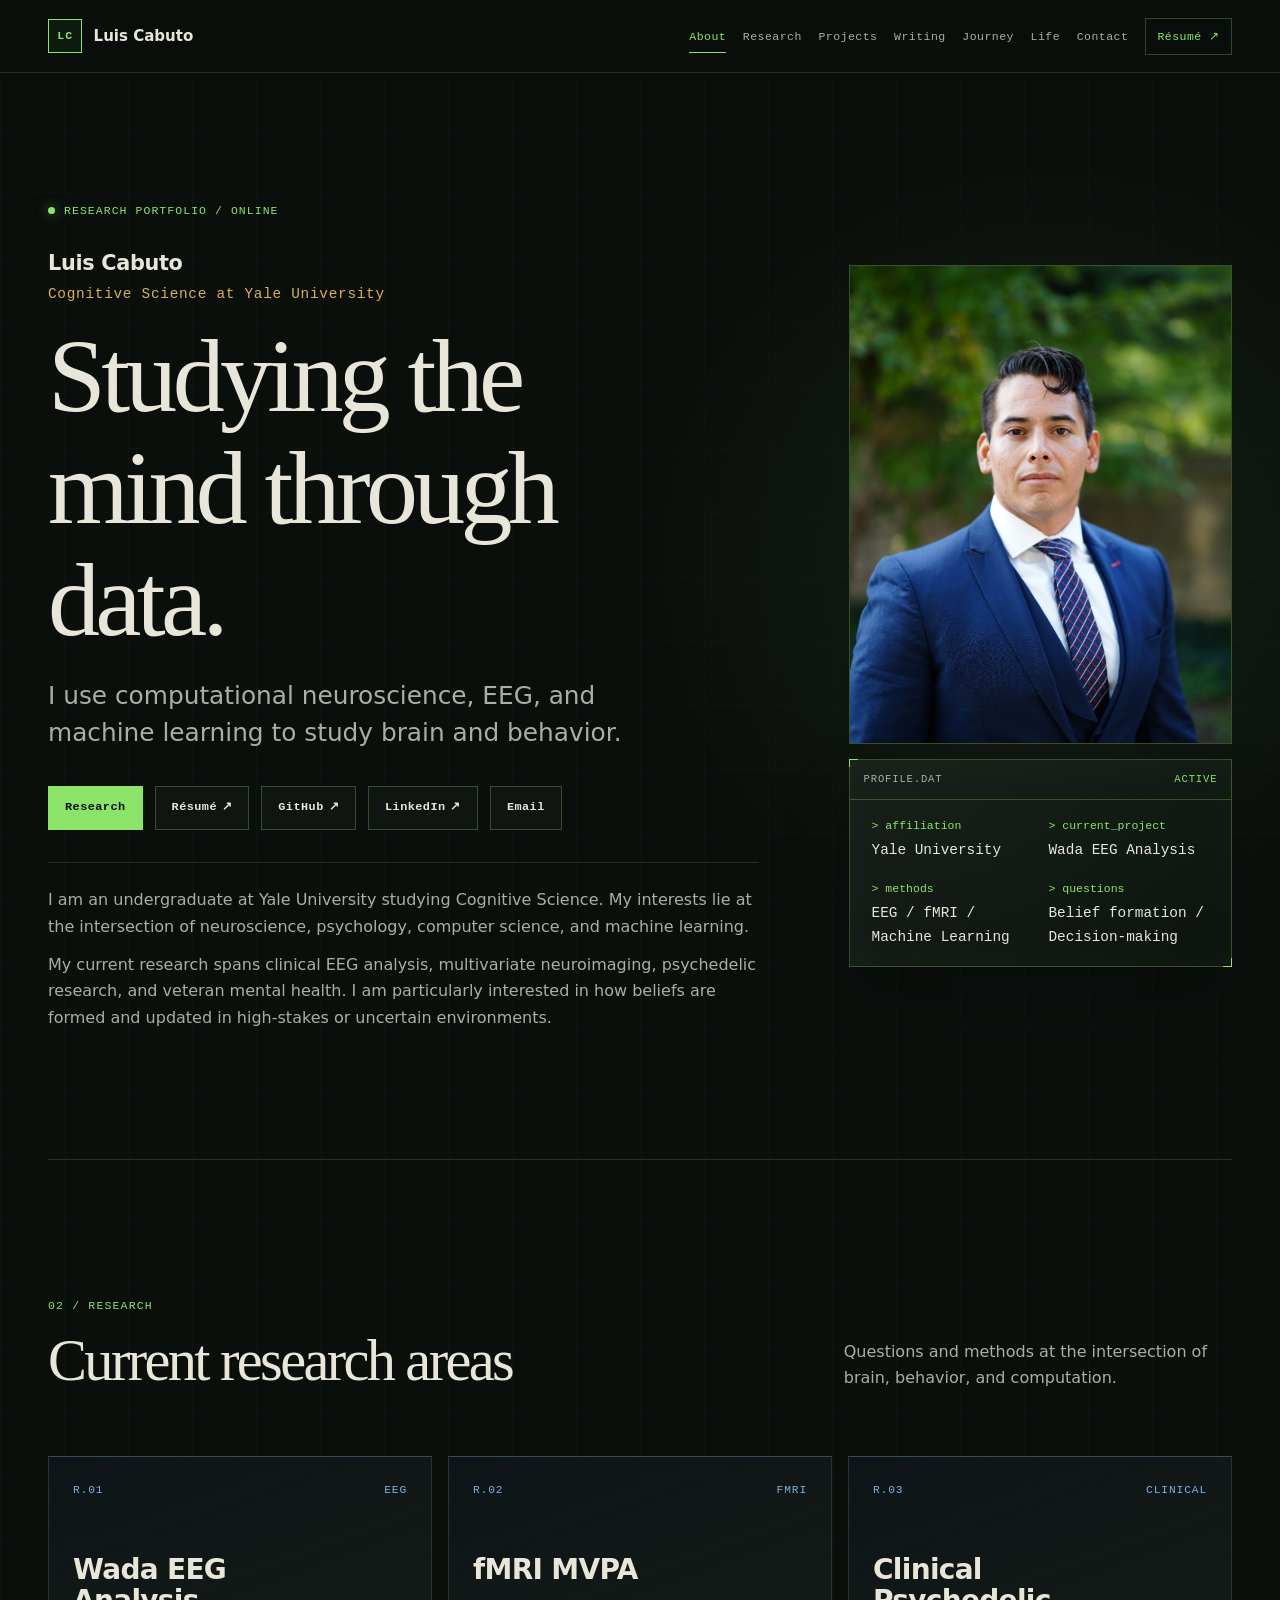
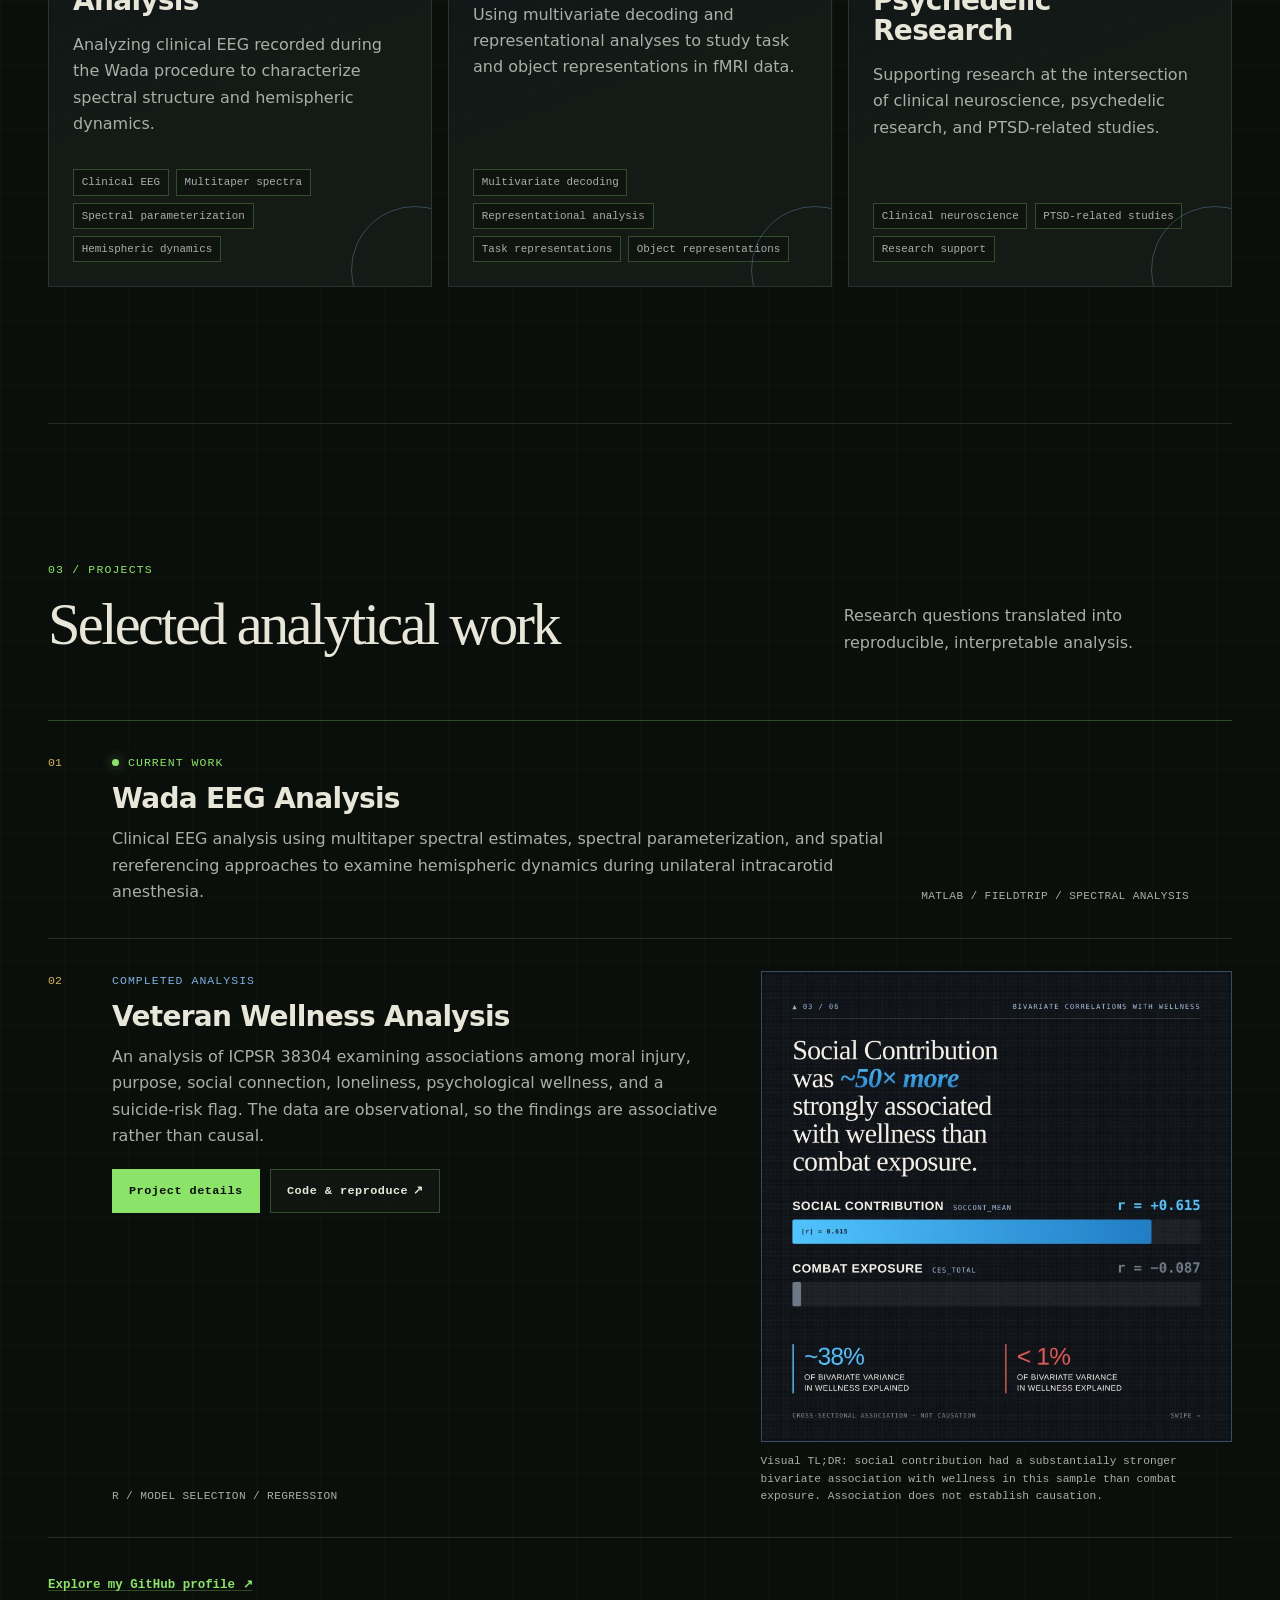
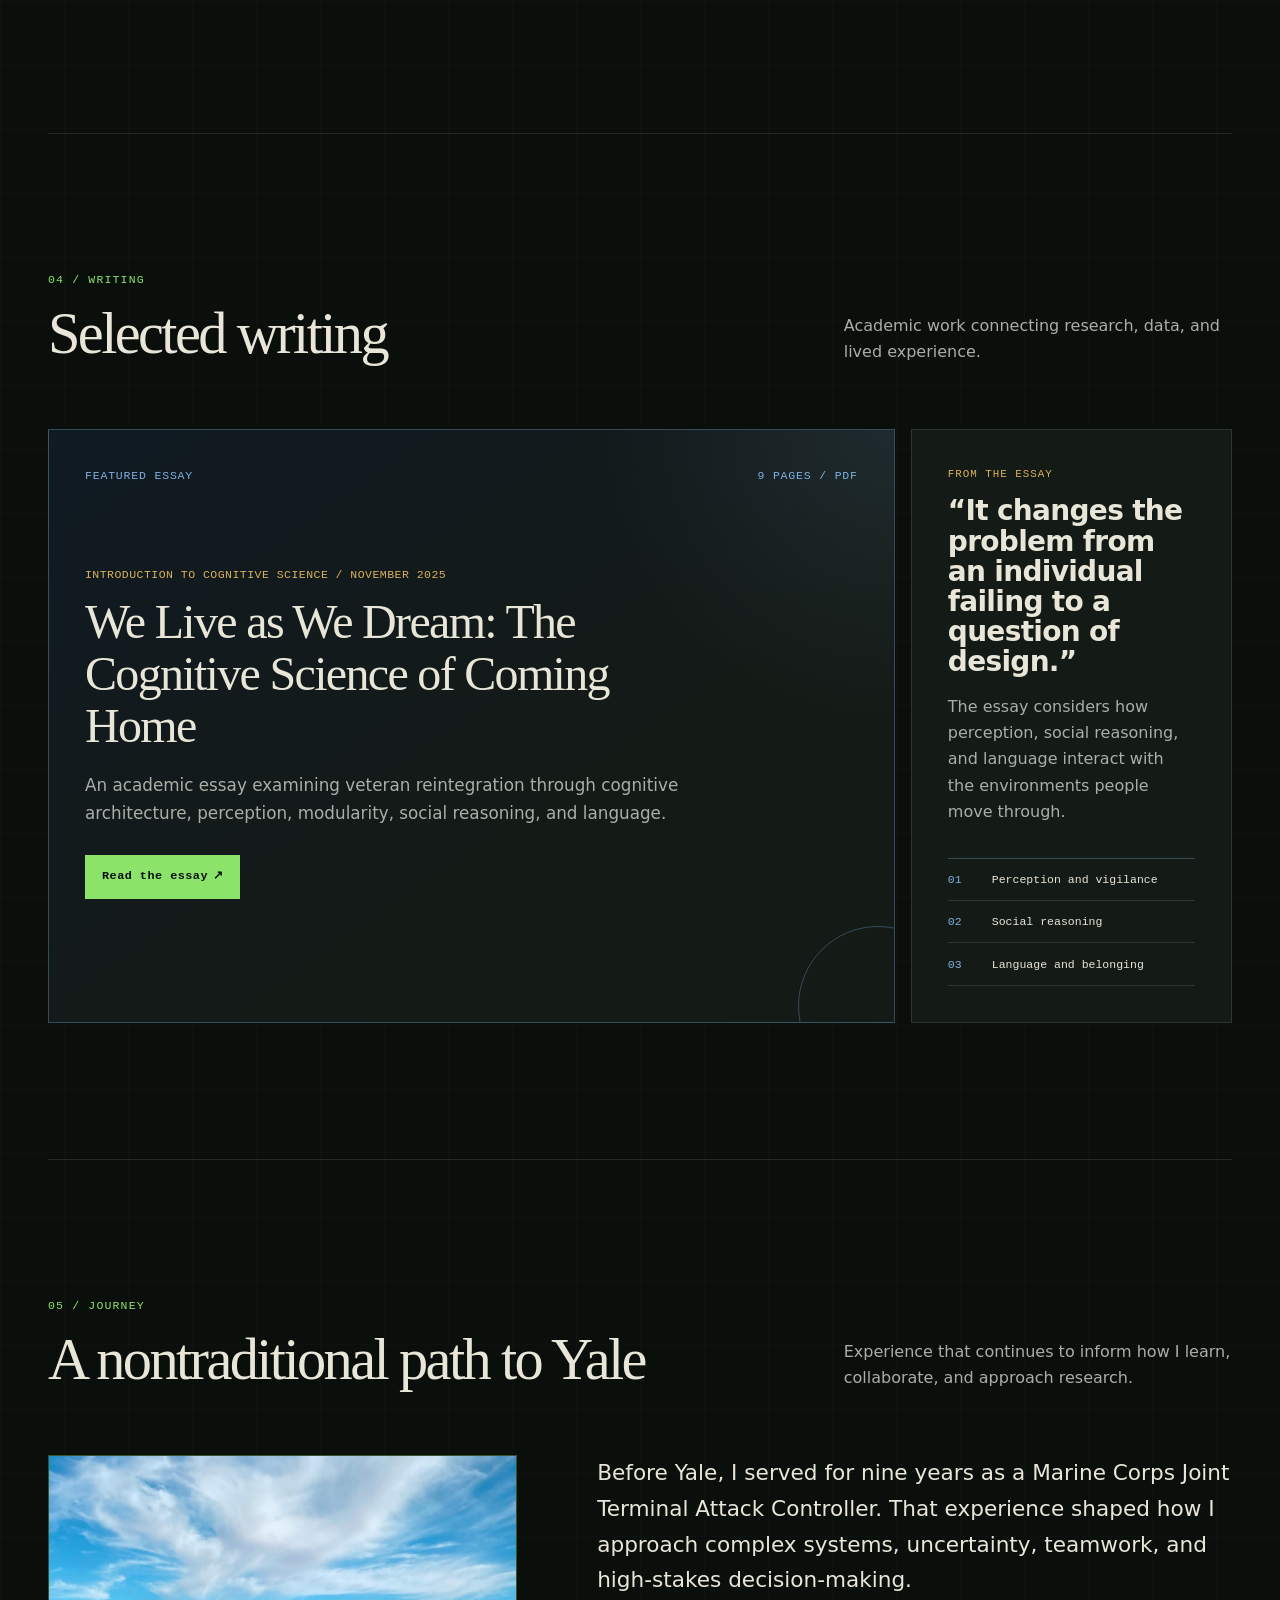
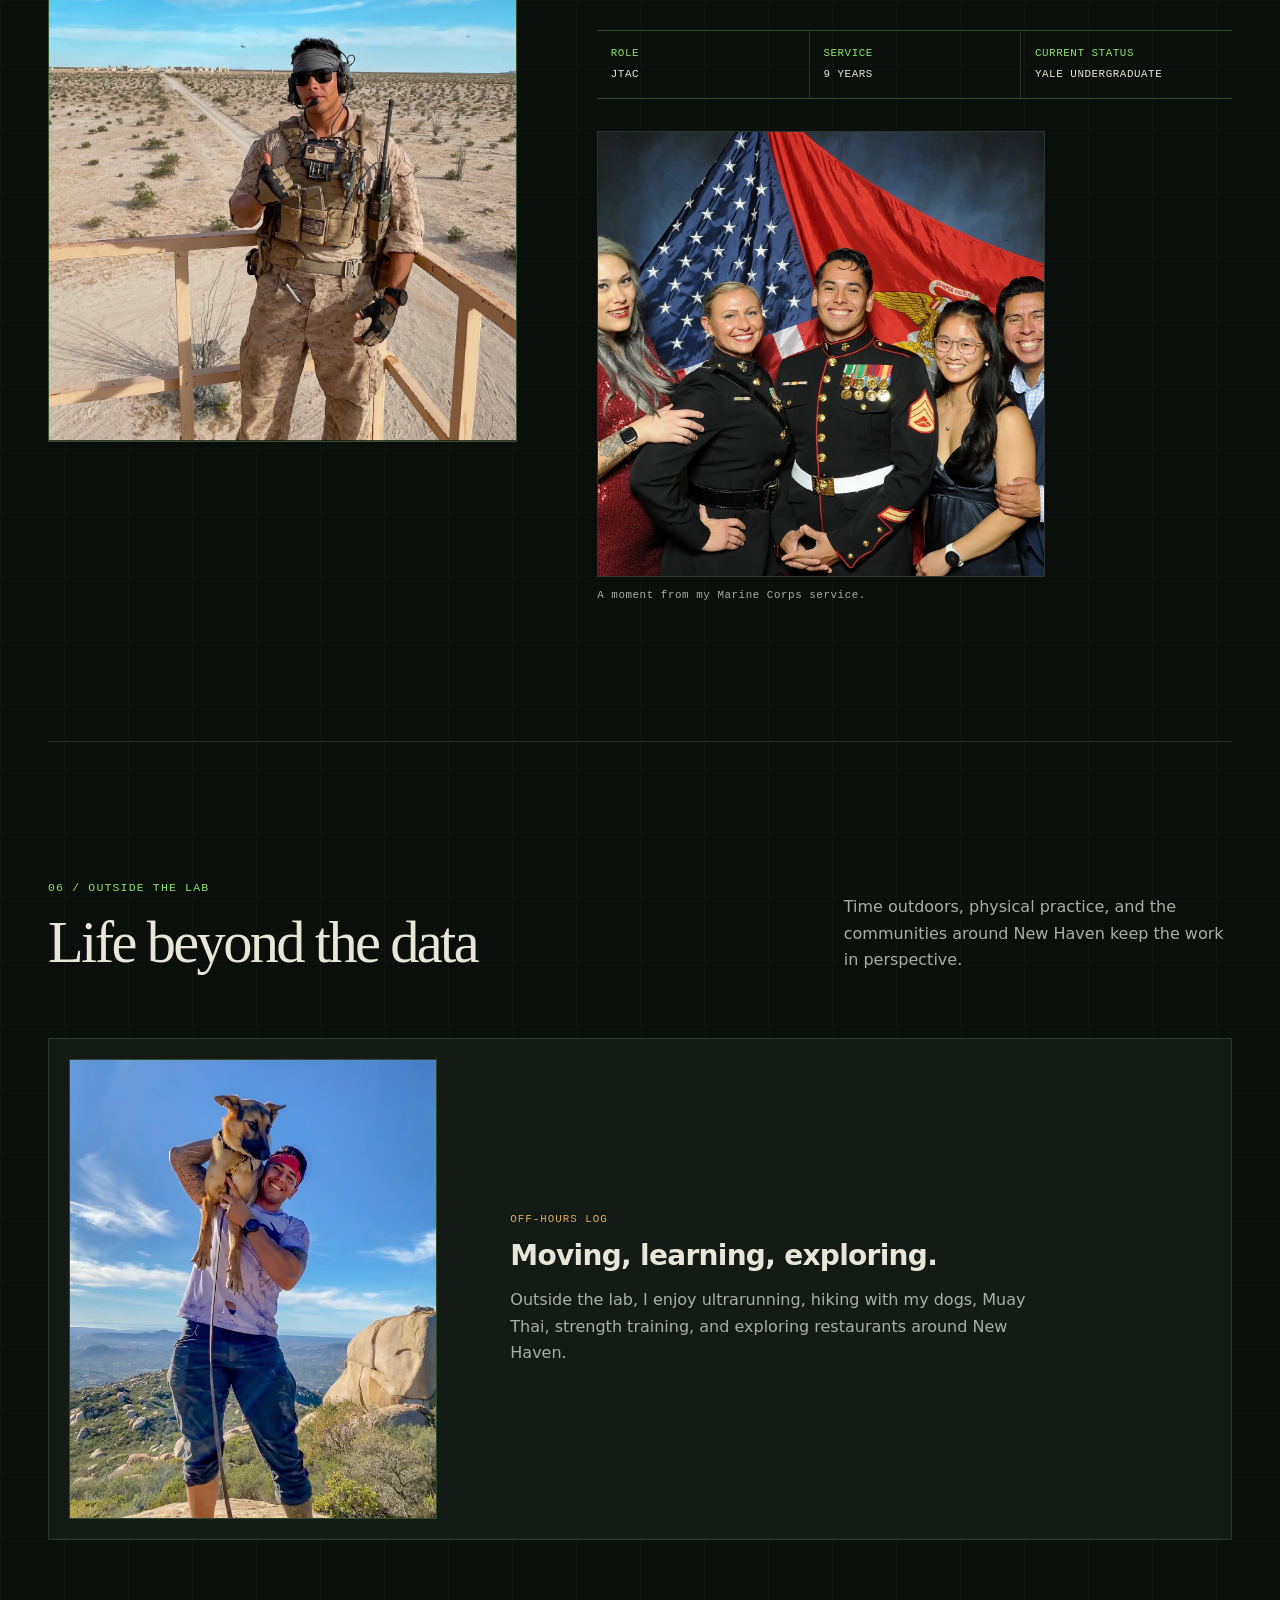
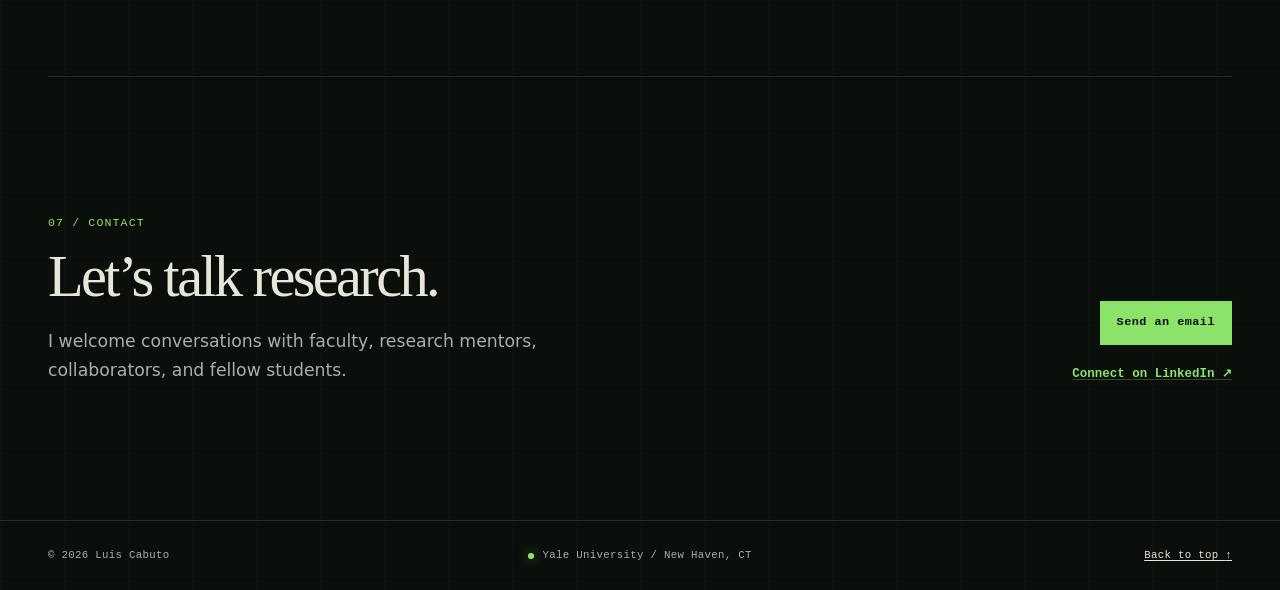
==== commit 3600fbfd: "Refine academic portfolio layout" ====
--- a/index.html
+++ b/index.html
@@ -30,7 +30,7 @@
   <script src="script.js" defer></script>
 </head>
 
-<body>
+<body id="top">
   <a class="skip-link" href="#main-content">Skip to main content</a>
 
   <header class="site-header">
@@ -51,6 +51,7 @@
         <a href="#projects">Projects</a>
         <a href="#writing">Writing</a>
         <a href="#journey">Journey</a>
+        <a href="#outside">Life</a>
         <a href="#contact">Contact</a>
         <a class="nav-resume" href="assets/Luis-Cabuto-Resume.pdf" target="_blank" rel="noopener">
           Résumé <span aria-hidden="true">↗</span><span class="sr-only"> (opens in a new tab)</span>
@@ -60,12 +61,13 @@
   </header>
 
   <main id="main-content">
-    <section class="hero shell" id="top" aria-labelledby="hero-title">
+    <section class="hero shell" id="about" aria-labelledby="hero-title" data-nav-section>
       <div class="hero-copy">
         <p class="status-label"><span class="status-dot" aria-hidden="true"></span> Research portfolio / online</p>
+        <p class="hero-name">Luis Cabuto</p>
         <p class="eyebrow">Cognitive Science at Yale University</p>
-        <h1 id="hero-title">Luis Cabuto</h1>
-        <p class="hero-lede">I study cognition using computational neuroscience, EEG, and machine learning.</p>
+        <h1 id="hero-title">Studying the mind through data.</h1>
+        <p class="hero-lede">I use computational neuroscience, EEG, and machine learning to study brain and behavior.</p>
 
         <div class="hero-actions" aria-label="Profile links">
           <a class="button button-primary" href="#research">Research</a>
@@ -80,6 +82,11 @@
           </a>
           <a class="button" href="mailto:luis.cabutogomez@yale.edu">Email</a>
         </div>
+
+        <div class="hero-biography">
+          <p>I am an undergraduate at Yale University studying Cognitive Science. My interests lie at the intersection of neuroscience, psychology, computer science, and machine learning.</p>
+          <p>My current research spans clinical EEG analysis, multivariate neuroimaging, psychedelic research, and veteran mental health. I am particularly interested in how beliefs are formed and updated in high-stakes or uncertain environments.</p>
+        </div>
       </div>
 
       <div class="hero-visual">
@@ -108,46 +115,20 @@
               <dt>&gt; current_project</dt>
               <dd>Wada EEG Analysis</dd>
             </div>
+            <div>
+              <dt>&gt; methods</dt>
+              <dd>EEG / fMRI / Machine Learning</dd>
+            </div>
+            <div>
+              <dt>&gt; questions</dt>
+              <dd>Belief formation / Decision-making</dd>
+            </div>
           </dl>
         </aside>
       </div>
     </section>
 
-    <section class="section shell" id="about" aria-labelledby="about-title">
-      <div class="section-heading">
-        <p class="section-index">01 / About</p>
-        <h2 id="about-title">Studying the mind through data.</h2>
-      </div>
-      <div class="about-content">
-        <div class="about-copy">
-          <p>I am an undergraduate at Yale University studying Cognitive Science. My interests lie at the intersection of neuroscience, psychology, computer science, and machine learning, with a focus on using computational methods to study the mind and behavior.</p>
-          <p>My current research spans clinical EEG analysis, multivariate neuroimaging, psychedelic research, and veteran mental health. I am particularly interested in how beliefs are formed and updated in high-stakes or uncertain environments.</p>
-        </div>
-
-        <aside class="terminal-card about-terminal" aria-label="Research profile">
-          <div class="terminal-bar">
-            <span>Research.profile</span>
-            <span class="terminal-state">Active</span>
-          </div>
-          <dl class="terminal-data">
-            <div>
-              <dt>&gt; disciplines</dt>
-              <dd>Neuroscience / Psychology / Computer Science</dd>
-            </div>
-            <div>
-              <dt>&gt; methods</dt>
-              <dd>EEG / fMRI / Machine Learning</dd>
-            </div>
-            <div>
-              <dt>&gt; questions</dt>
-              <dd>Belief formation / Decision-making / Uncertainty</dd>
-            </div>
-          </dl>
-        </aside>
-      </div>
-    </section>
-
-    <section class="section shell" id="research" aria-labelledby="research-title">
+    <section class="section shell" id="research" aria-labelledby="research-title" data-nav-section>
       <div class="section-heading section-heading-wide">
         <div>
           <p class="section-index">02 / Research</p>
@@ -203,7 +184,7 @@
       </div>
     </section>
 
-    <section class="section shell" id="projects" aria-labelledby="projects-title">
+    <section class="section shell" id="projects" aria-labelledby="projects-title" data-nav-section>
       <div class="section-heading section-heading-wide">
         <div>
           <p class="section-index">03 / Projects</p>
@@ -229,9 +210,12 @@
             <p class="project-status project-status-complete">Completed analysis</p>
             <h3>Veteran Wellness Analysis</h3>
             <p>An analysis of ICPSR 38304 examining associations among moral injury, purpose, social connection, loneliness, psychological wellness, and a suicide-risk flag. The data are observational, so the findings are associative rather than causal.</p>
-            <a class="button project-button" href="https://github.com/ldcabutogomez/on-homecoming" target="_blank" rel="noopener">
-              View code and reproduce <span aria-hidden="true">↗</span><span class="sr-only"> (opens in a new tab)</span>
-            </a>
+            <div class="project-actions">
+              <a class="button button-primary" href="projects/veteran-wellness/">Project details</a>
+              <a class="button" href="https://github.com/ldcabutogomez/on-homecoming" target="_blank" rel="noopener">
+                Code &amp; reproduce <span aria-hidden="true">↗</span><span class="sr-only"> (opens in a new tab)</span>
+              </a>
+            </div>
           </div>
 
           <figure class="project-visual">
@@ -255,7 +239,7 @@
       </a>
     </section>
 
-    <section class="section shell" id="writing" aria-labelledby="writing-title">
+    <section class="section shell" id="writing" aria-labelledby="writing-title" data-nav-section>
       <div class="section-heading section-heading-wide">
         <div>
           <p class="section-index">04 / Writing</p>
@@ -291,7 +275,7 @@
       </div>
     </section>
 
-    <section class="section shell" id="journey" aria-labelledby="journey-title">
+    <section class="section shell" id="journey" aria-labelledby="journey-title" data-nav-section>
       <div class="section-heading section-heading-wide">
         <div>
           <p class="section-index">05 / Journey</p>
@@ -345,7 +329,7 @@
       </div>
     </section>
 
-    <section class="section shell" id="outside" aria-labelledby="outside-title">
+    <section class="section shell" id="outside" aria-labelledby="outside-title" data-nav-section>
       <div class="section-heading section-heading-wide">
         <div>
           <p class="section-index">06 / Outside the lab</p>
@@ -373,7 +357,7 @@
       </aside>
     </section>
 
-    <section class="section contact shell" id="contact" aria-labelledby="contact-title">
+    <section class="section contact shell" id="contact" aria-labelledby="contact-title" data-nav-section>
       <div>
         <p class="section-index">07 / Contact</p>
         <h2 id="contact-title">Let’s talk research.</h2>
--- a/style.css
+++ b/style.css
@@ -239,6 +239,7 @@
 }
 
 .nav-menu a {
+  position: relative;
   padding: 0.7rem 0;
   border-bottom: 1px solid var(--border-subtle);
   color: var(--muted);
@@ -250,6 +251,14 @@
 
 .nav-menu a:hover {
   color: var(--green);
+}
+
+.nav-menu a[aria-current="location"],
+.nav-menu a[aria-current="page"] {
+  padding-inline: 0.75rem;
+  color: var(--green);
+  background: rgba(140, 227, 106, 0.08);
+  box-shadow: inset 2px 0 var(--green);
 }
 
 .nav-menu .nav-resume {
@@ -266,7 +275,7 @@
 }
 
 .hero-copy {
-  max-width: 47rem;
+  max-width: 52rem;
 }
 
 .hero-visual {
@@ -316,8 +325,16 @@
   box-shadow: 0 0 0.7rem rgba(140, 227, 106, 0.55);
 }
 
+.hero-name {
+  margin: 1.6rem 0 0.2rem;
+  color: var(--text);
+  font-size: clamp(1.05rem, 2.5vw, 1.3rem);
+  font-weight: 700;
+  letter-spacing: -0.015em;
+}
+
 .eyebrow {
-  margin: 1.8rem 0 0.5rem;
+  margin: 0 0 0.8rem;
   color: var(--amber);
   font-family: var(--mono);
   font-size: clamp(0.78rem, 2vw, 0.9rem);
@@ -351,9 +368,9 @@
 }
 
 h1 {
-  max-width: 9ch;
+  max-width: 12ch;
   margin-bottom: 1.25rem;
-  font-size: clamp(3.4rem, 13vw, 7.6rem);
+  font-size: clamp(3rem, 10vw, 6.5rem);
 }
 
 h2 {
@@ -378,6 +395,22 @@
   flex-wrap: wrap;
   gap: 0.65rem;
   margin-top: 2.2rem;
+}
+
+.hero-biography {
+  max-width: 47rem;
+  padding-top: 1.5rem;
+  margin-top: 2rem;
+  border-top: 1px solid var(--border-subtle);
+}
+
+.hero-biography p {
+  margin: 0;
+  color: var(--muted);
+}
+
+.hero-biography p + p {
+  margin-top: 0.75rem;
 }
 
 .button {
@@ -520,30 +553,6 @@
   max-width: 29rem;
   margin: 0;
   color: var(--muted);
-}
-
-.about-copy {
-  max-width: 48rem;
-}
-
-.about-content {
-  display: grid;
-  gap: clamp(2.5rem, 7vw, 4.5rem);
-  align-items: start;
-}
-
-.about-copy p {
-  margin: 0;
-  color: var(--muted);
-  font-size: clamp(1.08rem, 2.6vw, 1.35rem);
-}
-
-.about-copy p + p {
-  margin-top: 1.25rem;
-}
-
-.about-terminal {
-  max-width: none;
 }
 
 .outside-lab {
@@ -737,7 +746,10 @@
   line-height: 1.55;
 }
 
-.project-button {
+.project-actions {
+  display: flex;
+  flex-wrap: wrap;
+  gap: 0.65rem;
   margin-top: 1.25rem;
 }
 
@@ -864,6 +876,205 @@
   color: var(--text);
 }
 
+.project-detail-hero {
+  padding-block: clamp(5rem, 12vw, 9rem);
+}
+
+.breadcrumb {
+  display: flex;
+  flex-wrap: wrap;
+  gap: 0.5rem;
+  margin-bottom: 2.5rem;
+  color: var(--muted);
+  font-family: var(--mono);
+  font-size: 0.72rem;
+  letter-spacing: 0.05em;
+  text-transform: uppercase;
+}
+
+.breadcrumb a {
+  color: var(--green);
+}
+
+.project-detail-hero .project-status {
+  margin-bottom: 1.2rem;
+}
+
+.project-detail-hero h1 {
+  max-width: 13ch;
+  font-size: clamp(3rem, 9vw, 6.5rem);
+}
+
+.project-detail-lede {
+  max-width: 52rem;
+  margin: 0;
+  color: var(--muted);
+  font-size: clamp(1.12rem, 2.8vw, 1.5rem);
+  line-height: 1.55;
+}
+
+.project-detail-actions {
+  display: flex;
+  flex-wrap: wrap;
+  gap: 0.7rem;
+  margin-top: 2rem;
+}
+
+.project-detail-meta {
+  display: grid;
+  margin: clamp(3rem, 8vw, 5rem) 0 0;
+  border-top: 1px solid var(--border-blue);
+  border-bottom: 1px solid var(--border-blue);
+}
+
+.project-detail-meta div {
+  display: grid;
+  gap: 0.2rem;
+  padding: 0.9rem 0;
+}
+
+.project-detail-meta div + div {
+  border-top: 1px solid var(--border-subtle);
+}
+
+.project-detail-meta dt,
+.project-detail-meta dd {
+  font-family: var(--mono);
+  font-size: 0.72rem;
+}
+
+.project-detail-meta dt {
+  color: var(--blue);
+  letter-spacing: 0.07em;
+  text-transform: uppercase;
+}
+
+.project-detail-meta dd {
+  margin: 0;
+  color: var(--text);
+}
+
+.project-detail-section {
+  display: grid;
+  gap: clamp(2rem, 7vw, 5rem);
+  padding-block: clamp(5rem, 10vw, 8rem);
+  border-top: 1px solid var(--border-subtle);
+}
+
+.project-detail-heading h2 {
+  max-width: 13ch;
+}
+
+.project-detail-copy,
+.project-detail-visual,
+.project-finding-grid {
+  min-width: 0;
+  max-width: 52rem;
+}
+
+.project-detail-copy > p {
+  margin: 0;
+  color: var(--muted);
+  font-size: clamp(1.05rem, 2.4vw, 1.25rem);
+}
+
+.project-detail-copy > p + p {
+  margin-top: 1.25rem;
+}
+
+.project-detail-visual img {
+  width: 100%;
+  height: auto;
+  border: 1px solid var(--border-blue);
+  background: var(--blue-dark);
+}
+
+.project-detail-visual figcaption {
+  padding-top: 0.85rem;
+  color: var(--muted);
+  font-family: var(--mono);
+  font-size: 0.72rem;
+  line-height: 1.6;
+}
+
+.project-detail-list {
+  display: grid;
+  gap: 0.8rem;
+  padding: 0;
+  margin: 1.75rem 0 0;
+  color: var(--muted);
+  list-style: none;
+}
+
+.project-detail-list li {
+  position: relative;
+  padding-left: 1.25rem;
+}
+
+.project-detail-list li::before {
+  position: absolute;
+  top: 0.72em;
+  left: 0;
+  width: 0.4rem;
+  height: 1px;
+  background: var(--green);
+  content: "";
+}
+
+.project-detail-methods {
+  grid-template-columns: repeat(auto-fit, minmax(min(100%, 15rem), 1fr));
+  gap: 0.65rem;
+}
+
+.project-detail-methods li {
+  padding: 0.8rem 0.8rem 0.8rem 1.8rem;
+  border: 1px solid var(--border-subtle);
+  background: var(--surface);
+}
+
+.project-detail-methods li::before {
+  top: 1.55rem;
+  left: 0.8rem;
+  background: var(--blue);
+}
+
+.project-finding-grid {
+  display: grid;
+  gap: 0.8rem;
+}
+
+.project-finding-grid article {
+  padding: 1.25rem;
+  border: 1px solid var(--border-subtle);
+  border-top-color: var(--border-blue);
+  background: var(--surface);
+}
+
+.project-finding-grid h3 {
+  margin-bottom: 0.8rem;
+}
+
+.project-finding-grid article > p:last-child {
+  margin: 0;
+  color: var(--muted);
+}
+
+.project-data-note {
+  padding: 1.25rem;
+  margin-top: 2rem;
+  border: 1px solid var(--border);
+  background: linear-gradient(145deg, rgba(25, 33, 27, 0.92), rgba(13, 20, 15, 0.9));
+}
+
+.project-data-note h3 {
+  margin-bottom: 0.8rem;
+}
+
+.project-data-note > p:last-child {
+  margin: 0;
+  color: var(--muted);
+}
+
 .journey-layout {
   display: grid;
   gap: clamp(2.5rem, 7vw, 5rem);
@@ -1025,6 +1236,22 @@
     grid-template-columns: repeat(2, minmax(0, 1fr));
   }
 
+  .project-detail-meta {
+    grid-template-columns: repeat(2, minmax(0, 1fr));
+  }
+
+  .project-detail-meta div {
+    padding-inline: 0.9rem;
+  }
+
+  .project-detail-meta div:nth-child(even) {
+    border-left: 1px solid var(--border-subtle);
+  }
+
+  .project-detail-meta div:nth-child(n + 3) {
+    border-top: 1px solid var(--border-subtle);
+  }
+
   .outside-lab {
     grid-template-columns: minmax(14rem, 0.7fr) minmax(0, 1.3fr);
     gap: clamp(2rem, 6vw, 4rem);
@@ -1094,13 +1321,27 @@
     aspect-ratio: 4 / 5;
   }
 
+  .project-detail-meta {
+    grid-template-columns: repeat(4, minmax(0, 1fr));
+  }
+
+  .project-detail-meta div + div {
+    border-top: 0;
+    border-left: 1px solid var(--border-subtle);
+  }
+
+  .project-detail-section {
+    grid-template-columns: minmax(15rem, 0.55fr) minmax(0, 1fr);
+    align-items: start;
+  }
+
+  .project-finding-grid {
+    grid-template-columns: repeat(3, minmax(0, 1fr));
+  }
+
   .section-heading:not(.section-heading-wide) {
     grid-template-columns: minmax(15rem, 0.65fr) minmax(0, 1fr);
     gap: clamp(3rem, 8vw, 7rem);
-  }
-
-  .about-content {
-    grid-template-columns: minmax(0, 1.15fr) minmax(18rem, 0.85fr);
   }
 
   .writing-grid {
@@ -1168,7 +1409,7 @@
   }
 }
 
-@media (min-width: 68rem) {
+@media (min-width: 76rem) {
   .nav-toggle {
     display: none;
   }
@@ -1178,7 +1419,7 @@
     position: static;
     display: flex;
     align-items: center;
-    gap: clamp(0.85rem, 1.75vw, 1.4rem);
+    gap: clamp(0.75rem, 1.3vw, 1.15rem);
     padding: 0;
     border: 0;
     background: transparent;
@@ -1189,6 +1430,24 @@
     padding: 0.4rem 0;
     border: 0;
     font-size: 0.72rem;
+  }
+
+  .nav-menu a[aria-current="location"],
+  .nav-menu a[aria-current="page"] {
+    padding-inline: 0;
+    background: transparent;
+    box-shadow: none;
+  }
+
+  .nav-menu a[aria-current="location"]::after,
+  .nav-menu a[aria-current="page"]::after {
+    position: absolute;
+    right: 0;
+    bottom: -0.1rem;
+    left: 0;
+    height: 1px;
+    background: var(--green);
+    content: "";
   }
 
   .nav-menu .nav-resume {
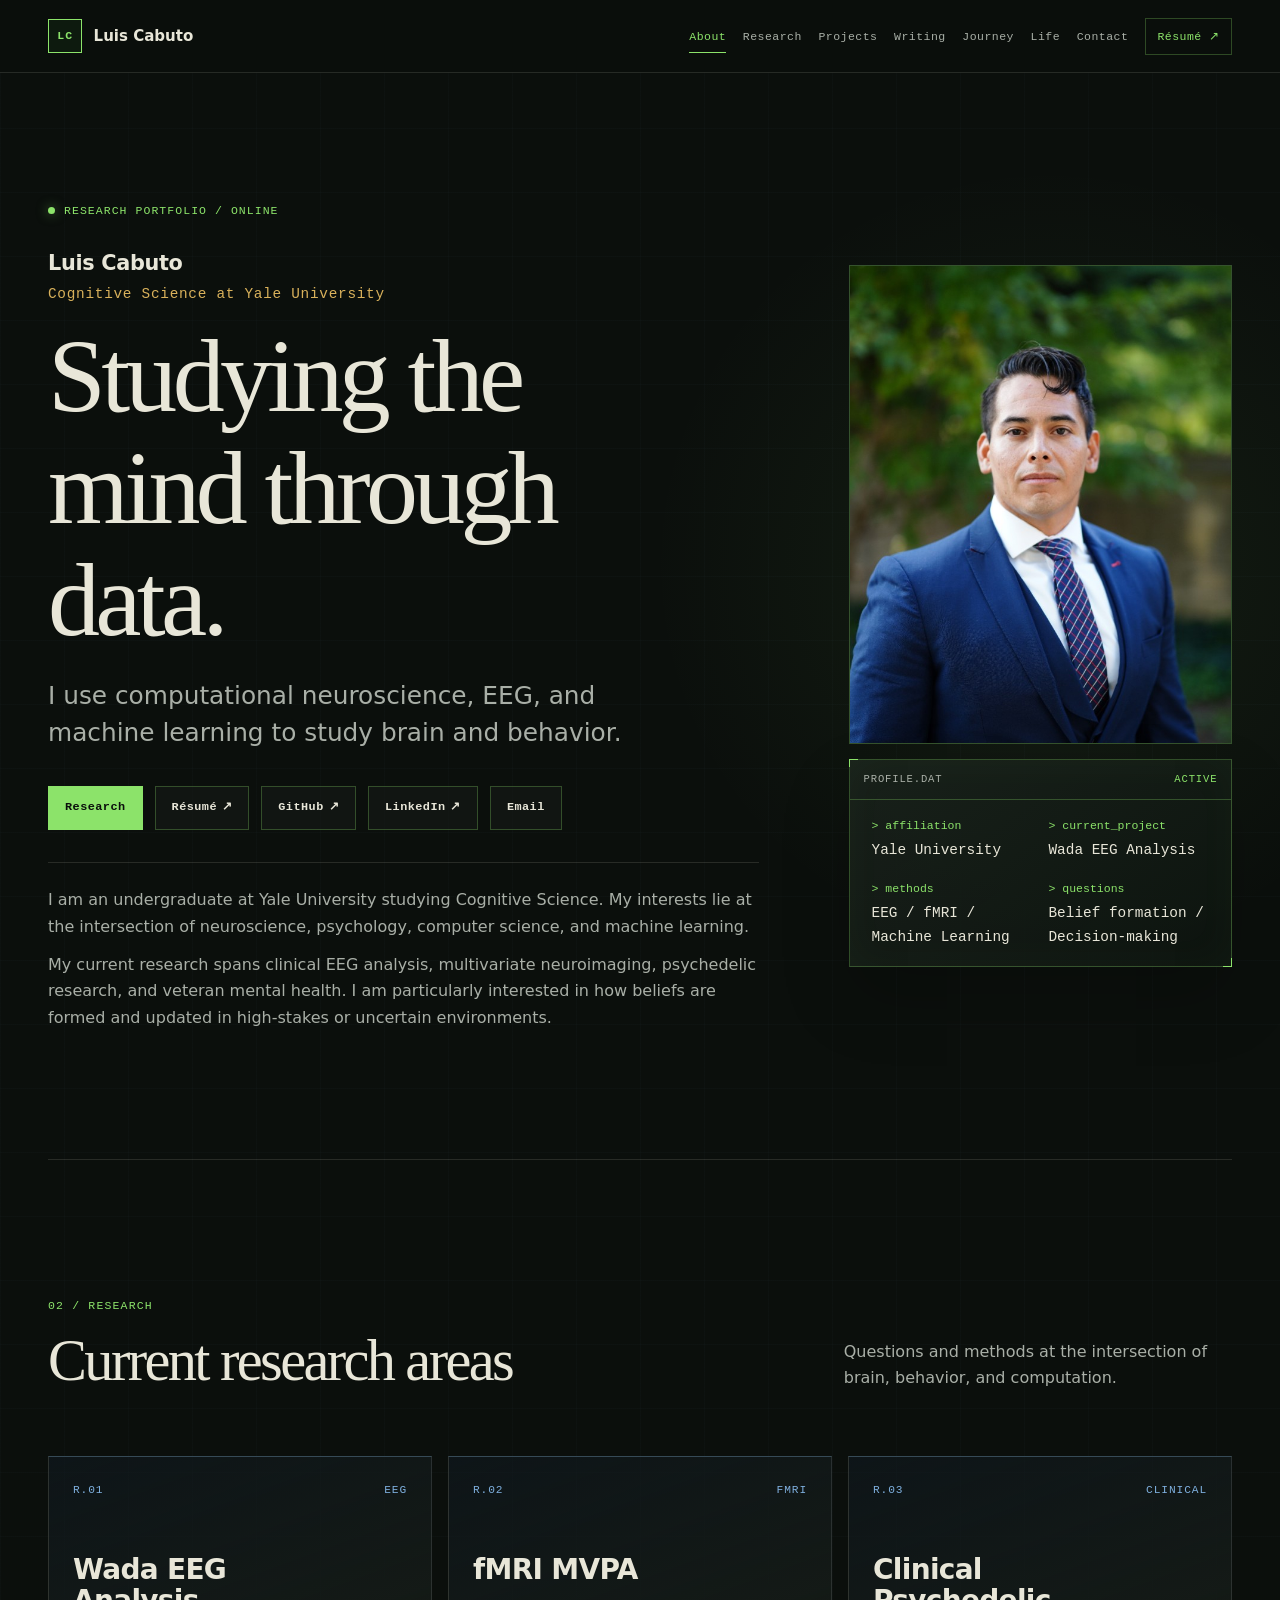
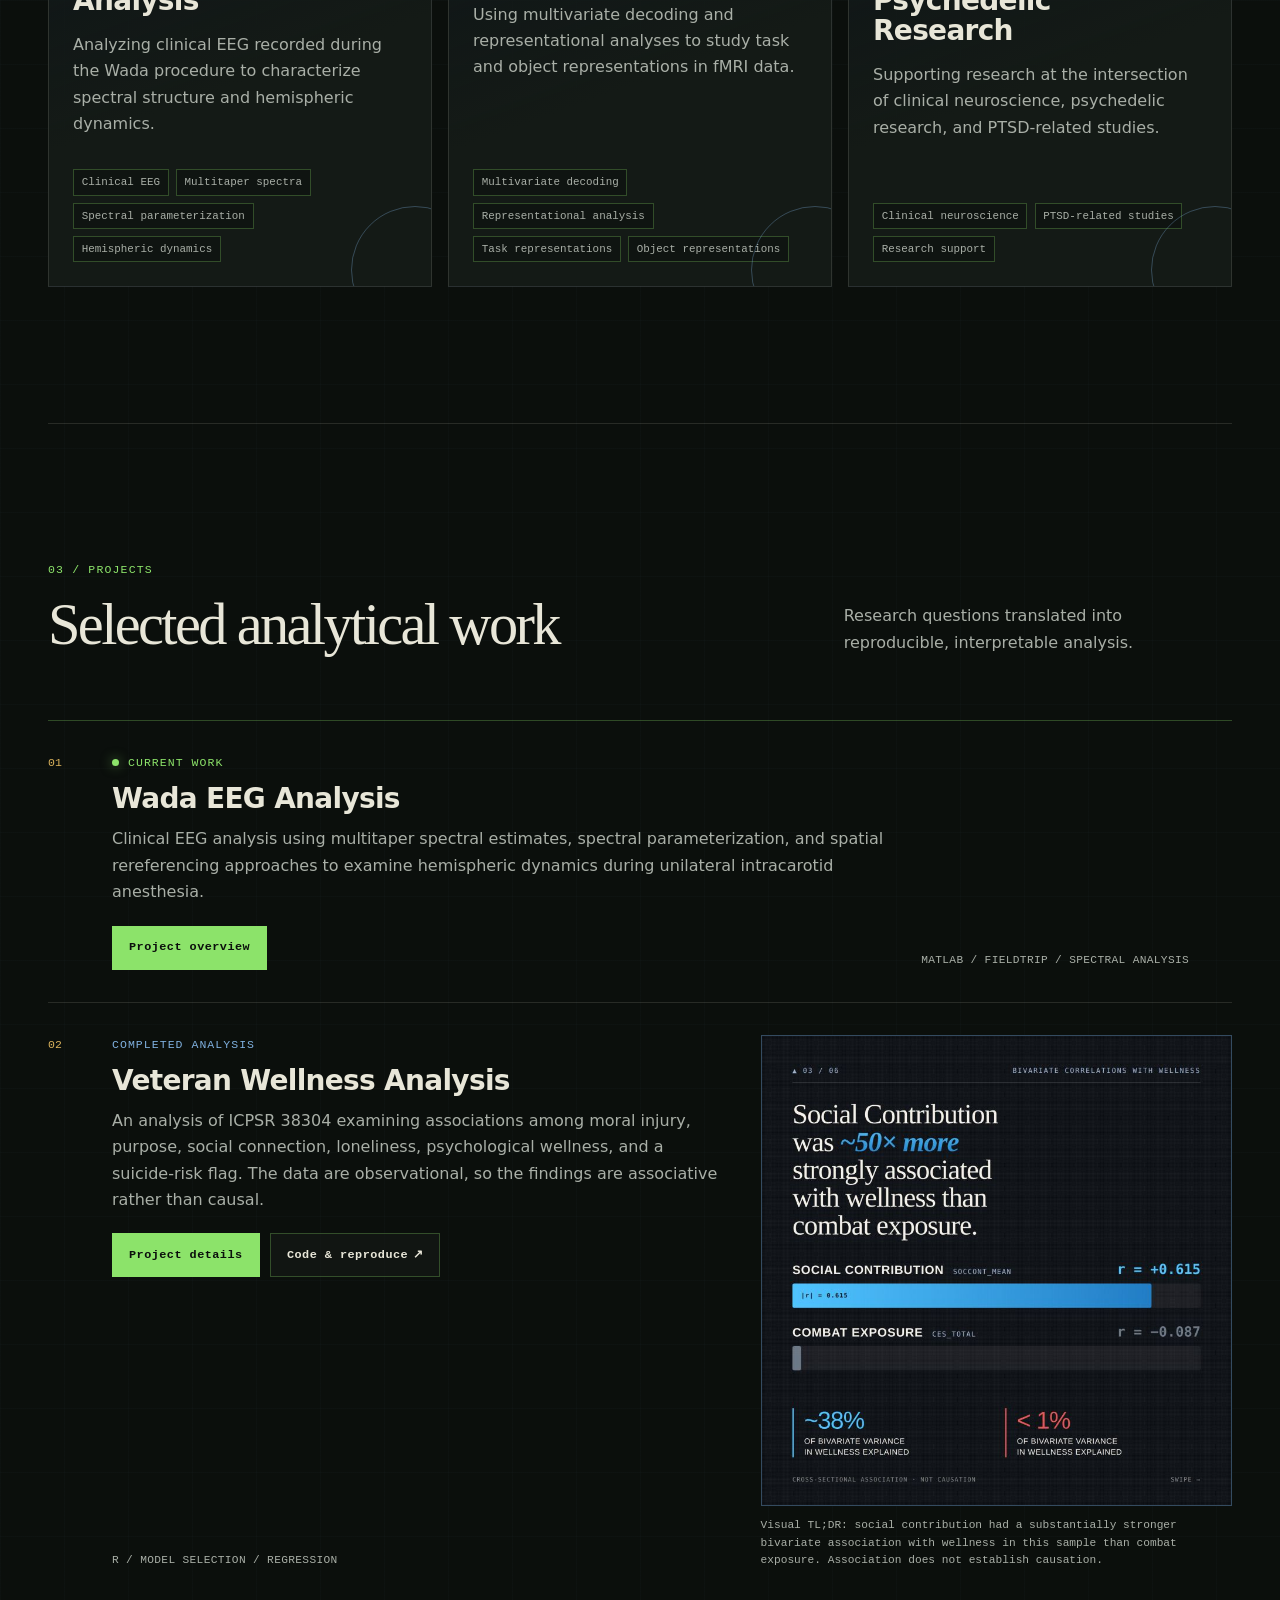
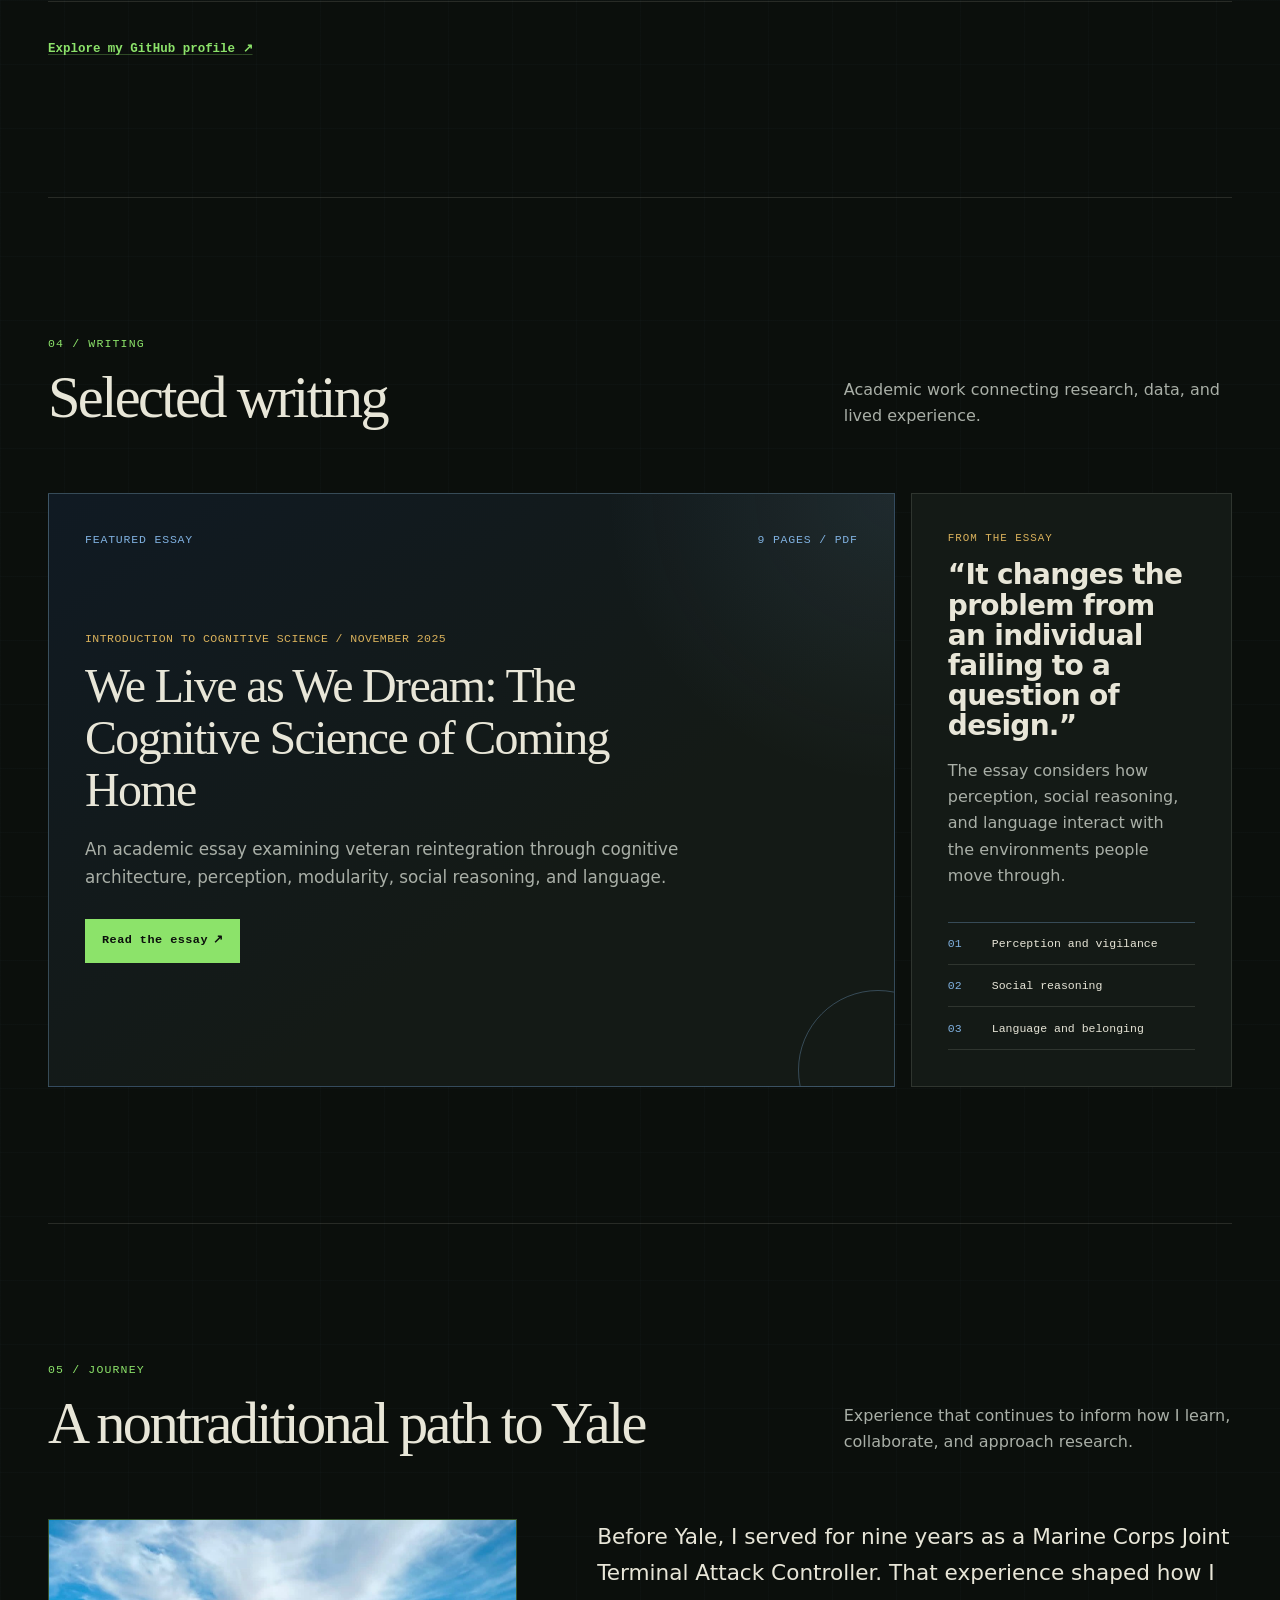
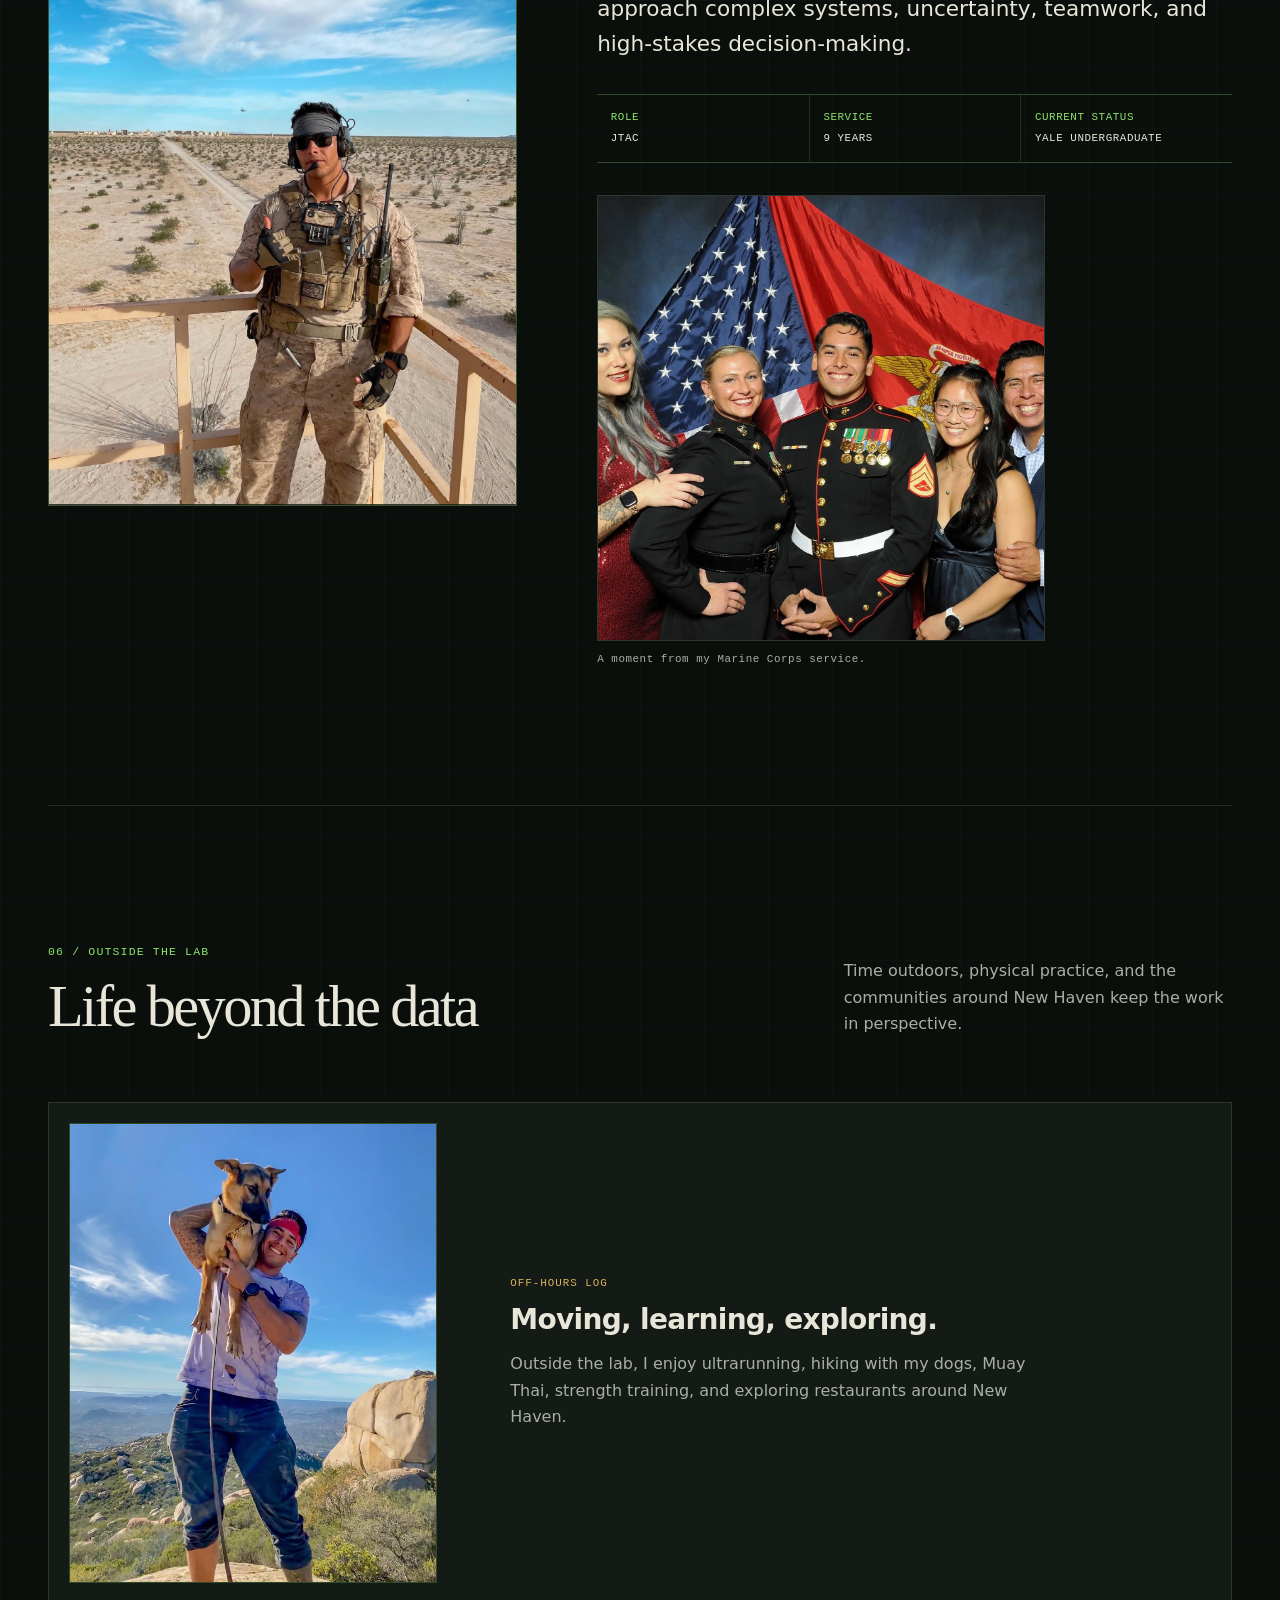
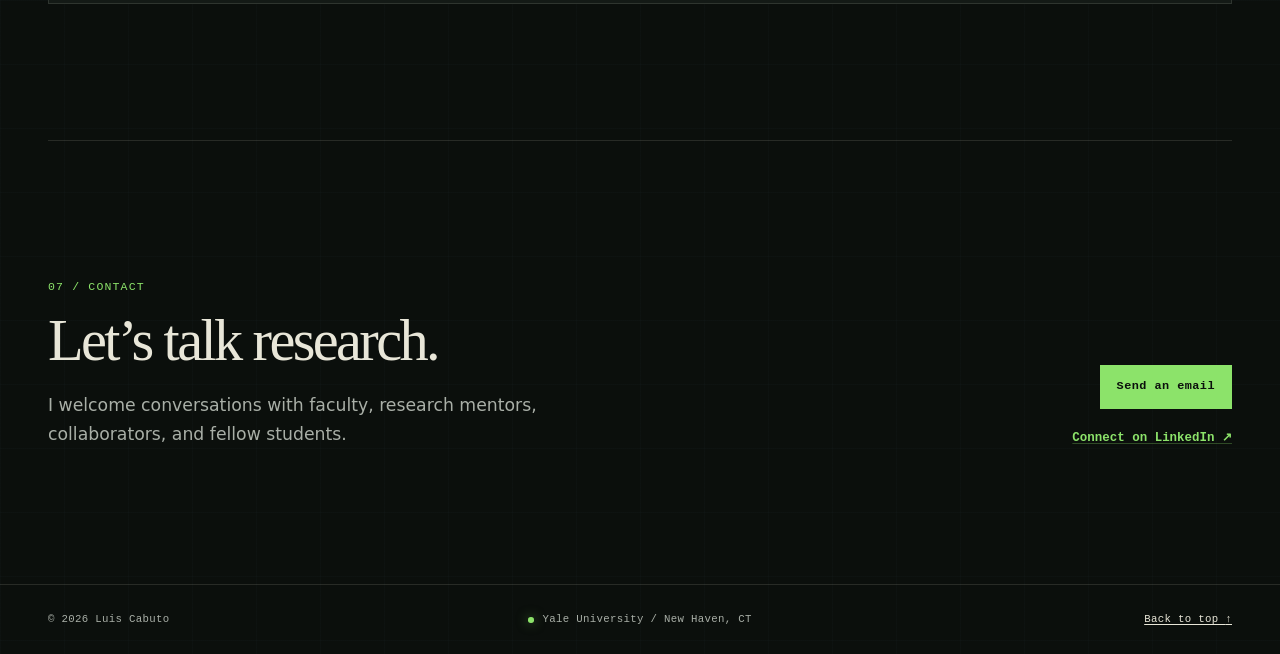
==== commit 3c97248b: "Add Wada EEG project page" ====
--- a/index.html
+++ b/index.html
@@ -200,6 +200,9 @@
             <p class="project-status"><span class="status-dot" aria-hidden="true"></span> Current work</p>
             <h3>Wada EEG Analysis</h3>
             <p>Clinical EEG analysis using multitaper spectral estimates, spectral parameterization, and spatial rereferencing approaches to examine hemispheric dynamics during unilateral intracarotid anesthesia.</p>
+            <div class="project-actions">
+              <a class="button button-primary" href="wada/">Project overview</a>
+            </div>
           </div>
           <p class="project-methods">MATLAB / FieldTrip / Spectral analysis</p>
         </article>
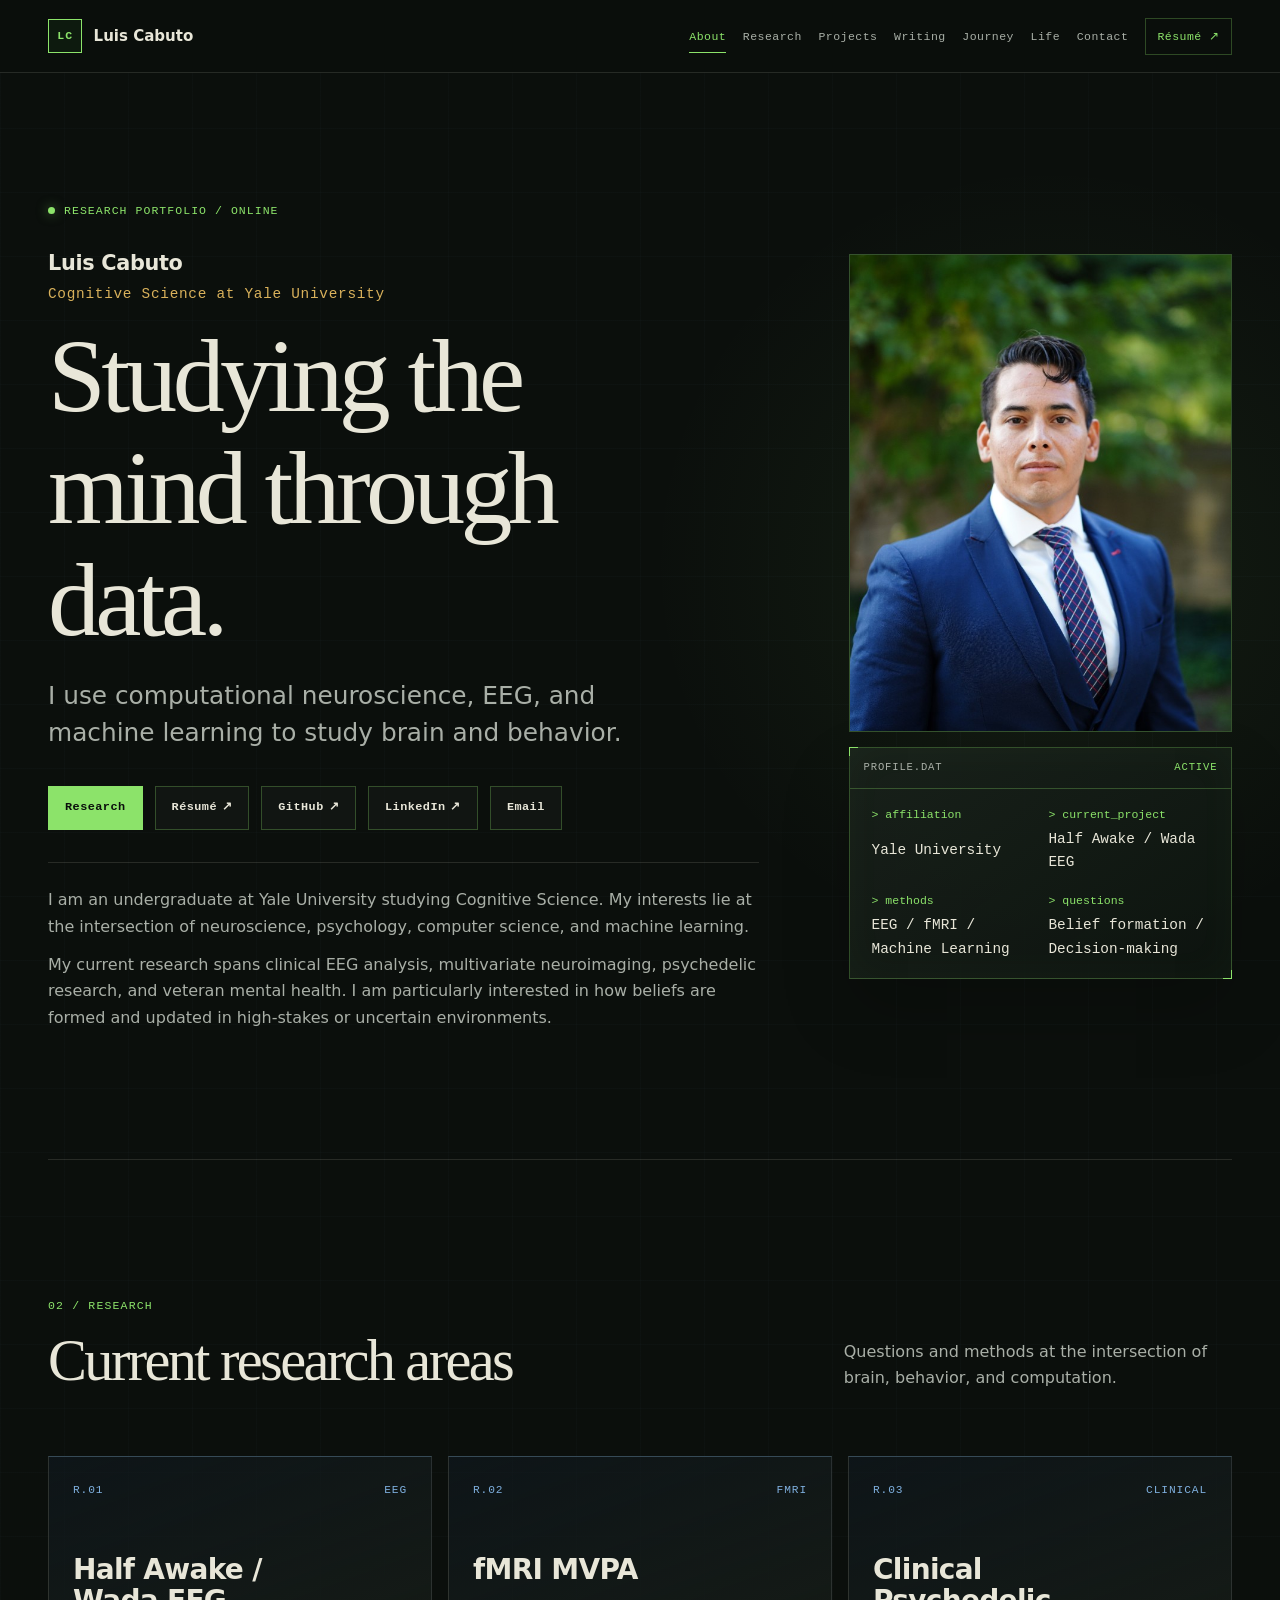
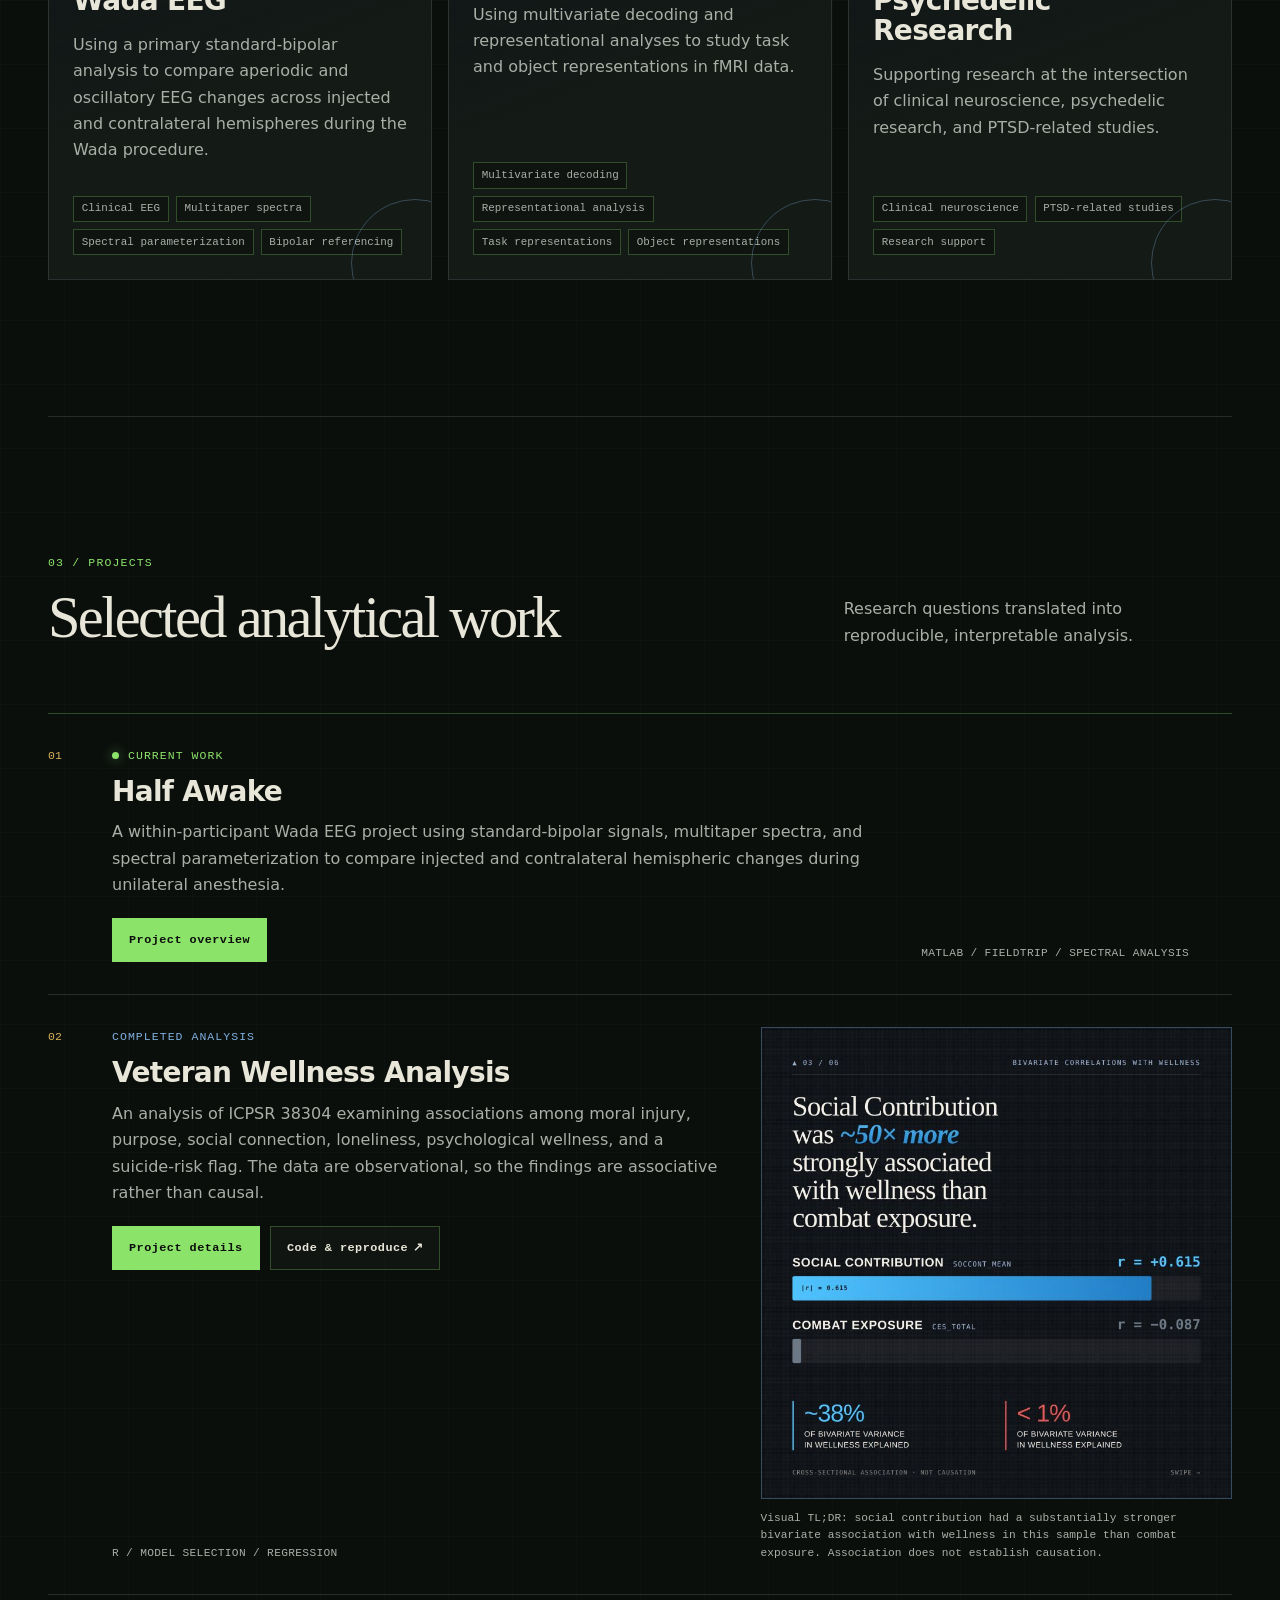
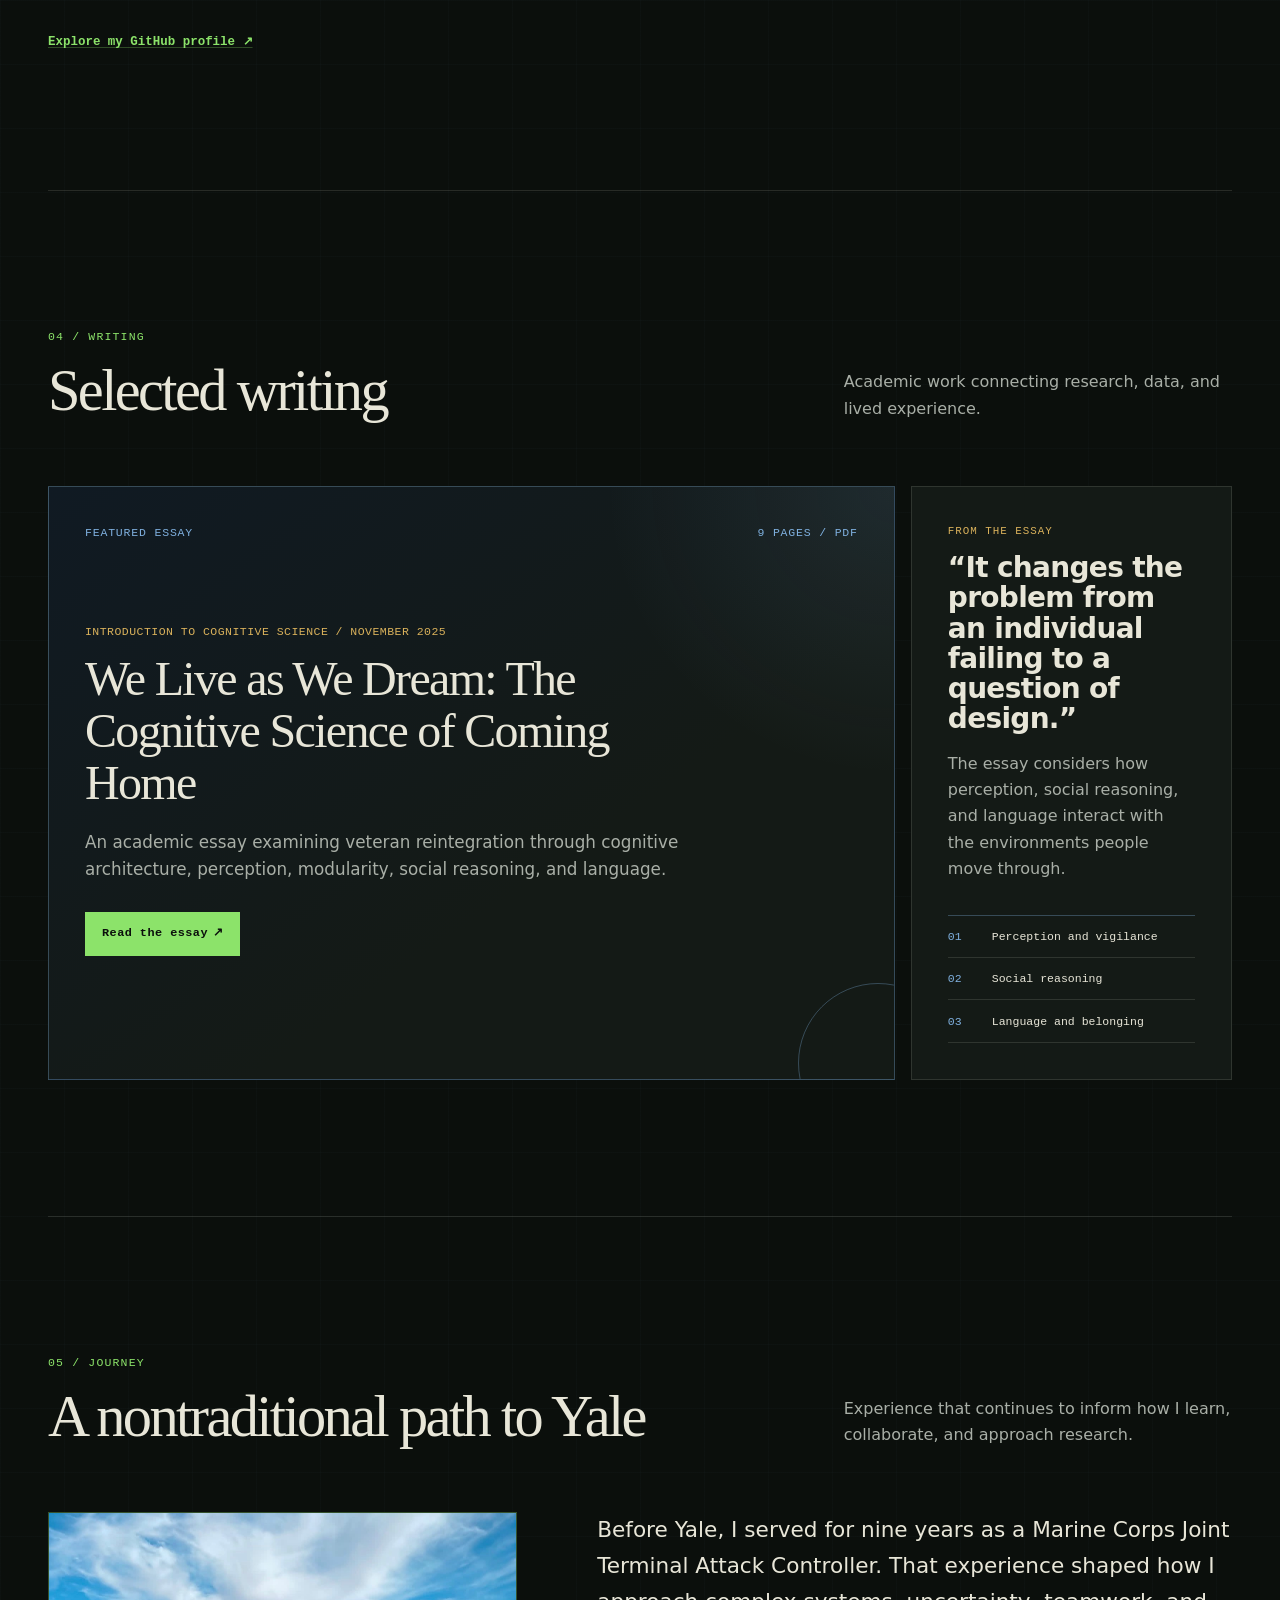
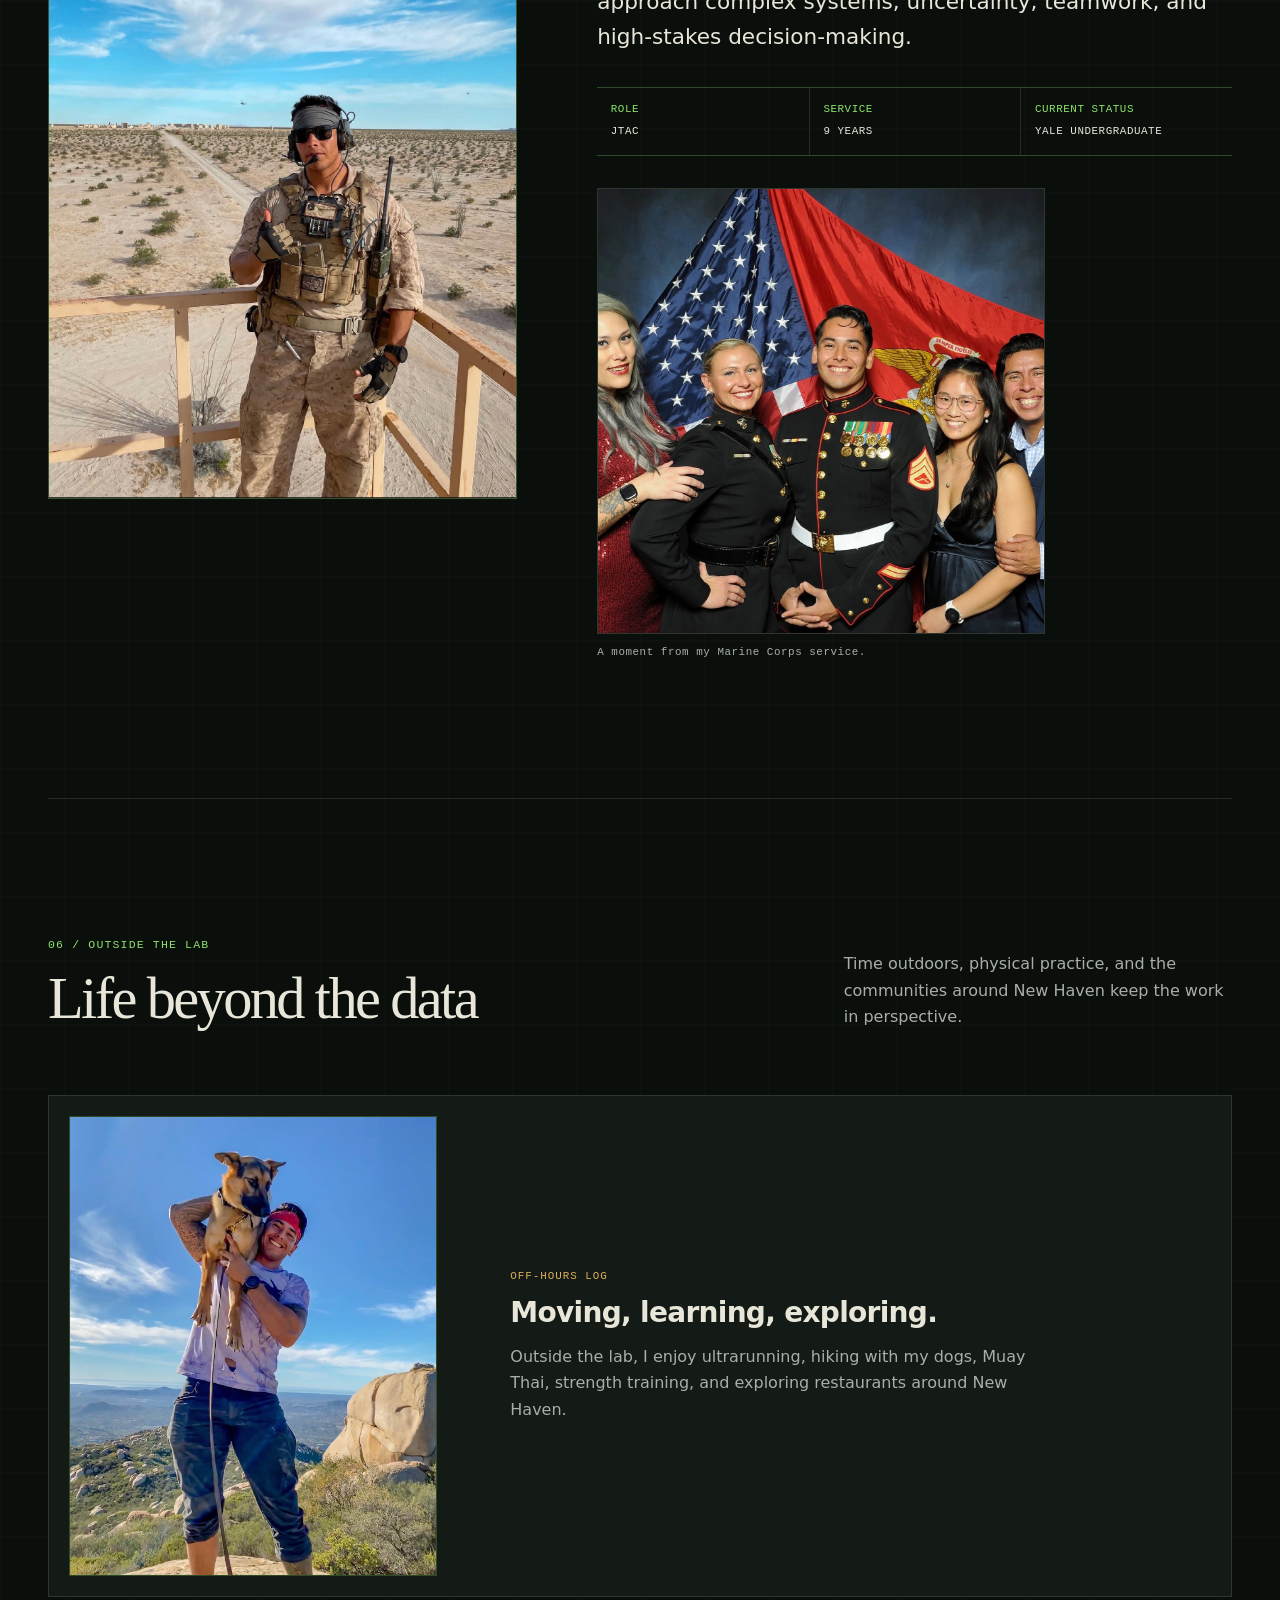
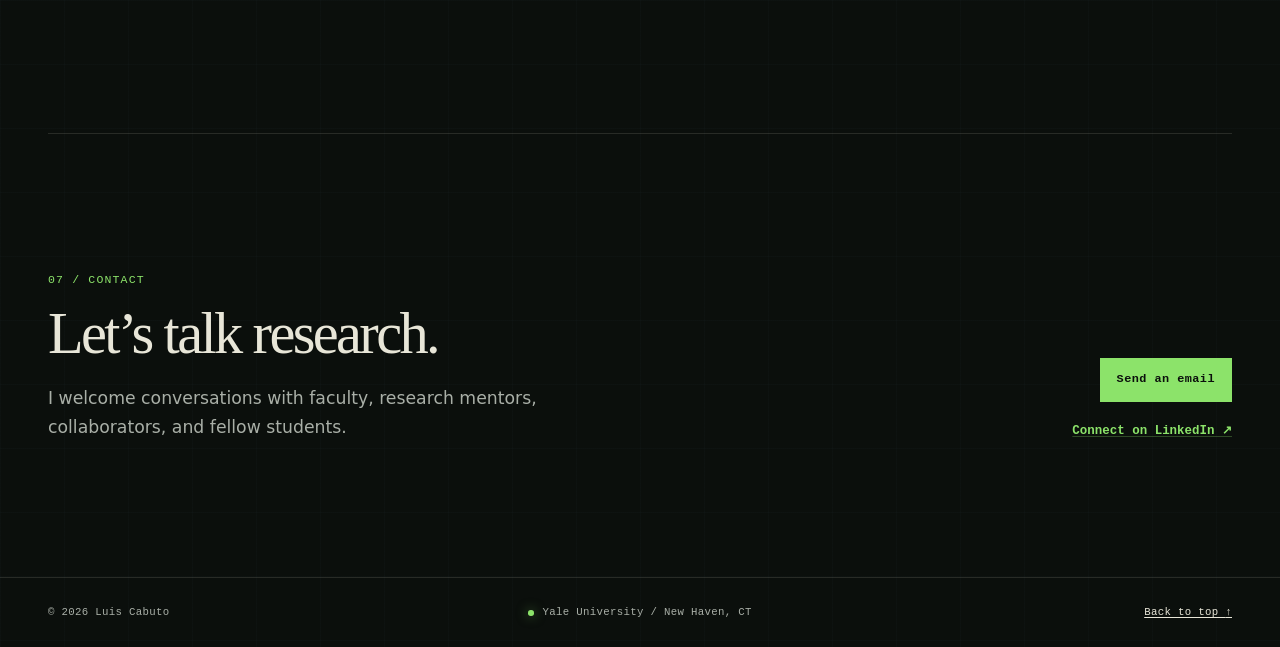
==== commit d36e0884: "feat(wada): publish primary bipolar analysis update" ====
--- a/index.html
+++ b/index.html
@@ -113,7 +113,7 @@
             </div>
             <div>
               <dt>&gt; current_project</dt>
-              <dd>Wada EEG Analysis</dd>
+              <dd>Half Awake / Wada EEG</dd>
             </div>
             <div>
               <dt>&gt; methods</dt>
@@ -143,13 +143,13 @@
             <span>R.01</span>
             <span>EEG</span>
           </div>
-          <h3>Wada EEG Analysis</h3>
-          <p>Analyzing clinical EEG recorded during the Wada procedure to characterize spectral structure and hemispheric dynamics.</p>
+          <h3>Half Awake / Wada EEG</h3>
+          <p>Using a primary standard-bipolar analysis to compare aperiodic and oscillatory EEG changes across injected and contralateral hemispheres during the Wada procedure.</p>
           <ul class="tag-list" aria-label="Methods">
             <li>Clinical EEG</li>
             <li>Multitaper spectra</li>
             <li>Spectral parameterization</li>
-            <li>Hemispheric dynamics</li>
+            <li>Bipolar referencing</li>
           </ul>
         </article>
 
@@ -198,8 +198,8 @@
           <div class="project-number" aria-hidden="true">01</div>
           <div class="project-body">
             <p class="project-status"><span class="status-dot" aria-hidden="true"></span> Current work</p>
-            <h3>Wada EEG Analysis</h3>
-            <p>Clinical EEG analysis using multitaper spectral estimates, spectral parameterization, and spatial rereferencing approaches to examine hemispheric dynamics during unilateral intracarotid anesthesia.</p>
+            <h3>Half Awake</h3>
+            <p>A within-participant Wada EEG project using standard-bipolar signals, multitaper spectra, and spectral parameterization to compare injected and contralateral hemispheric changes during unilateral anesthesia.</p>
             <div class="project-actions">
               <a class="button button-primary" href="wada/">Project overview</a>
             </div>
